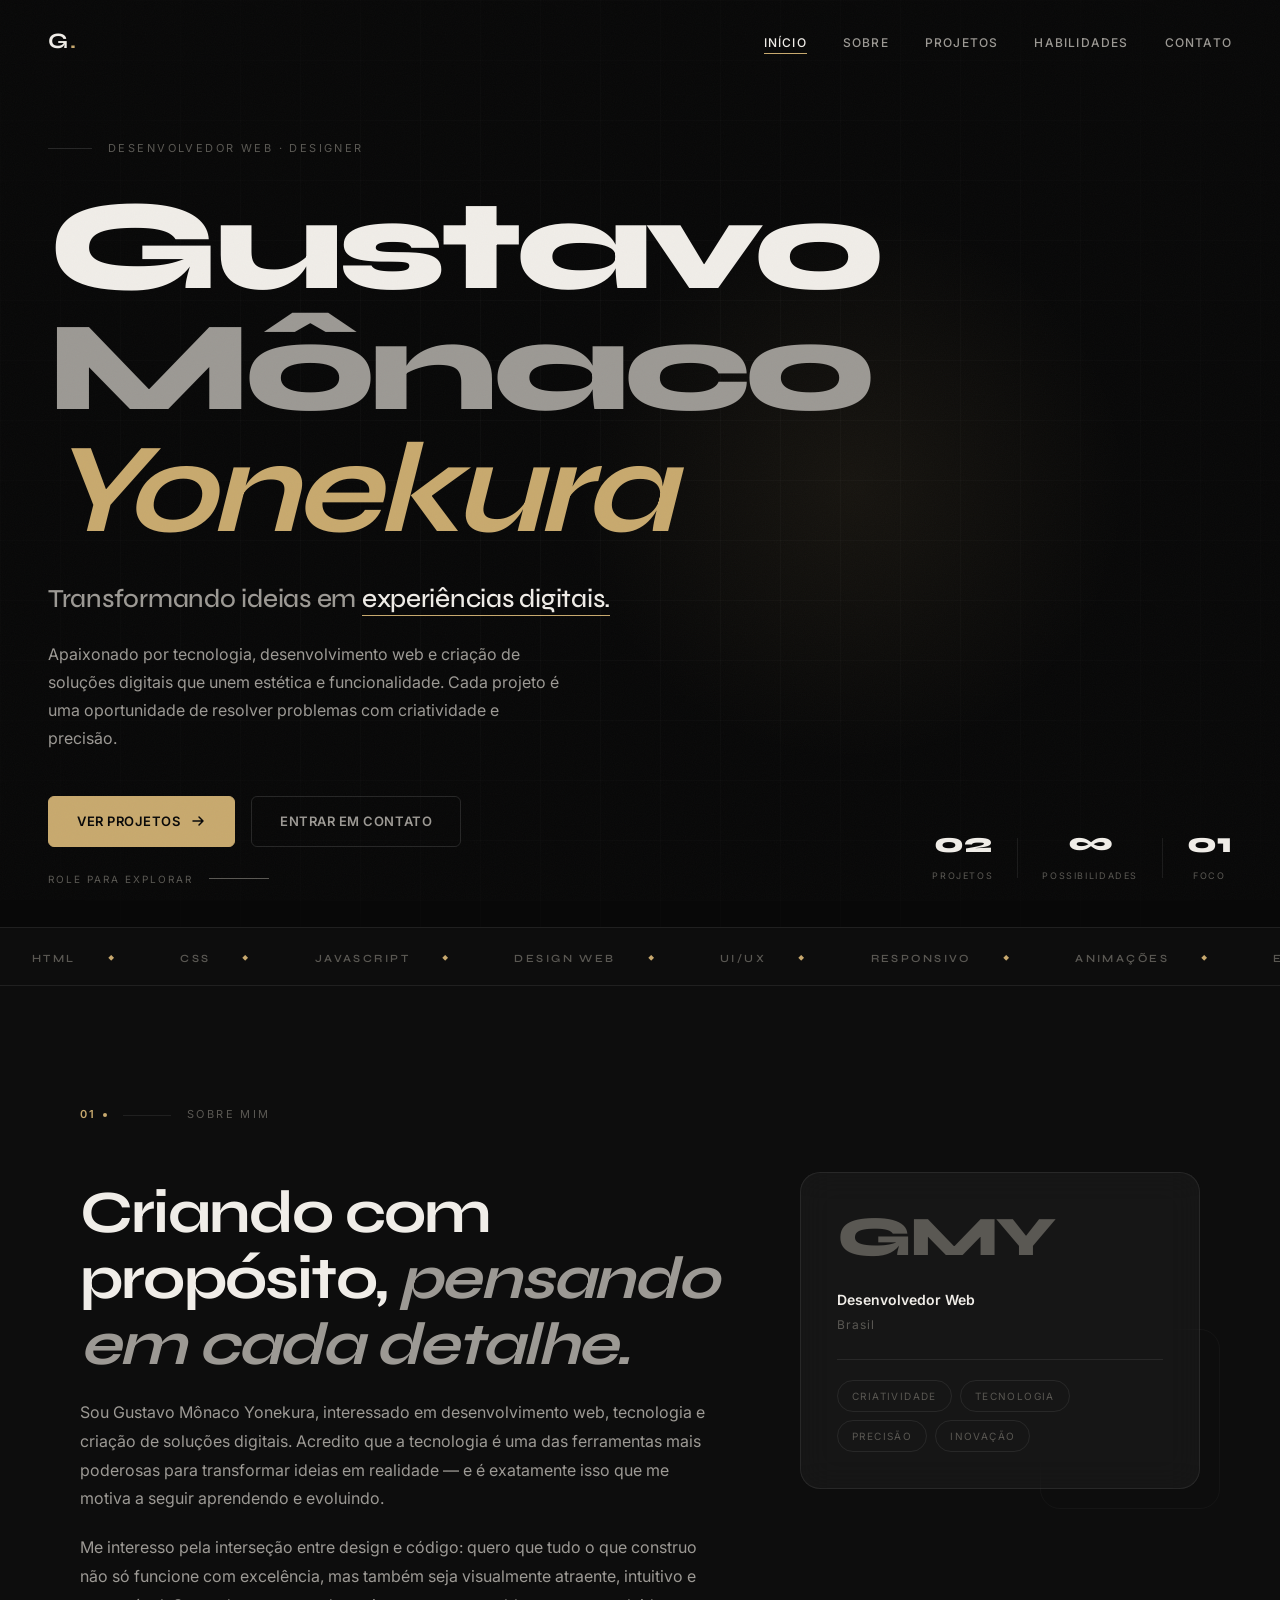
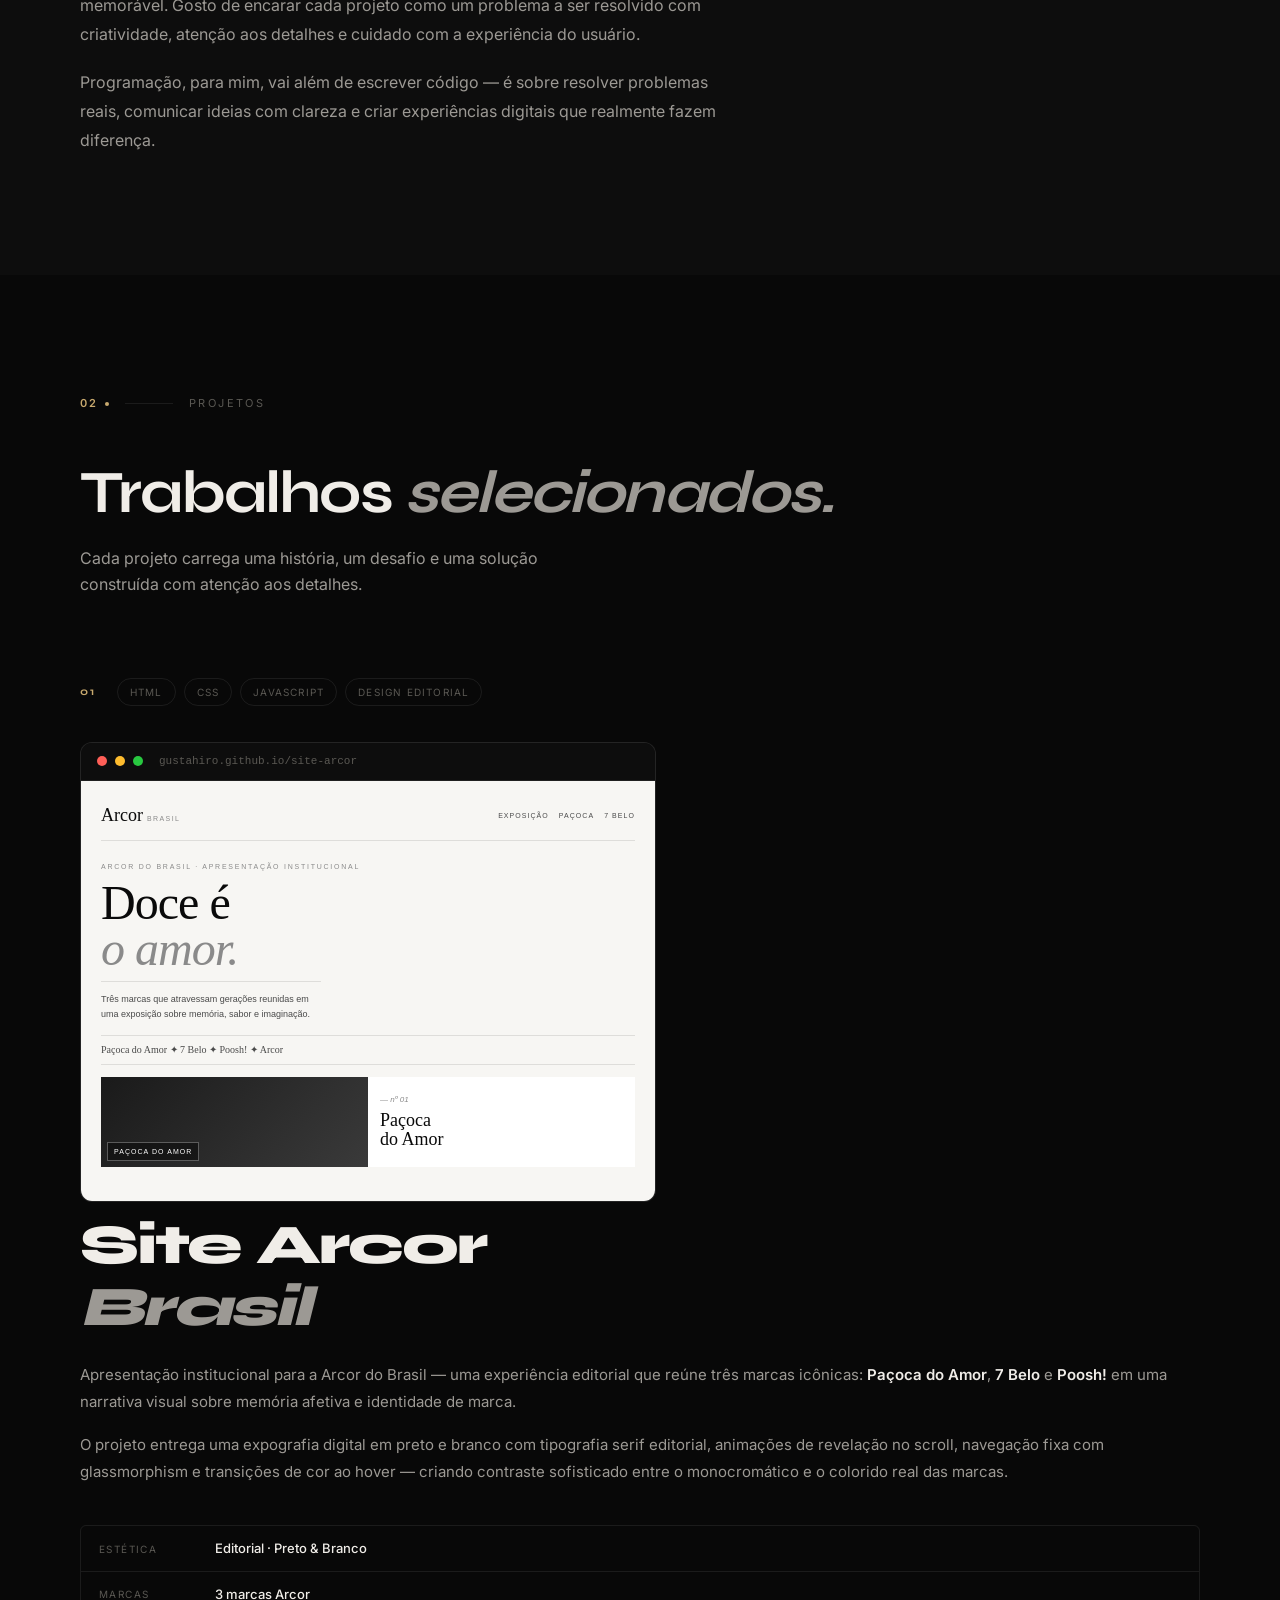
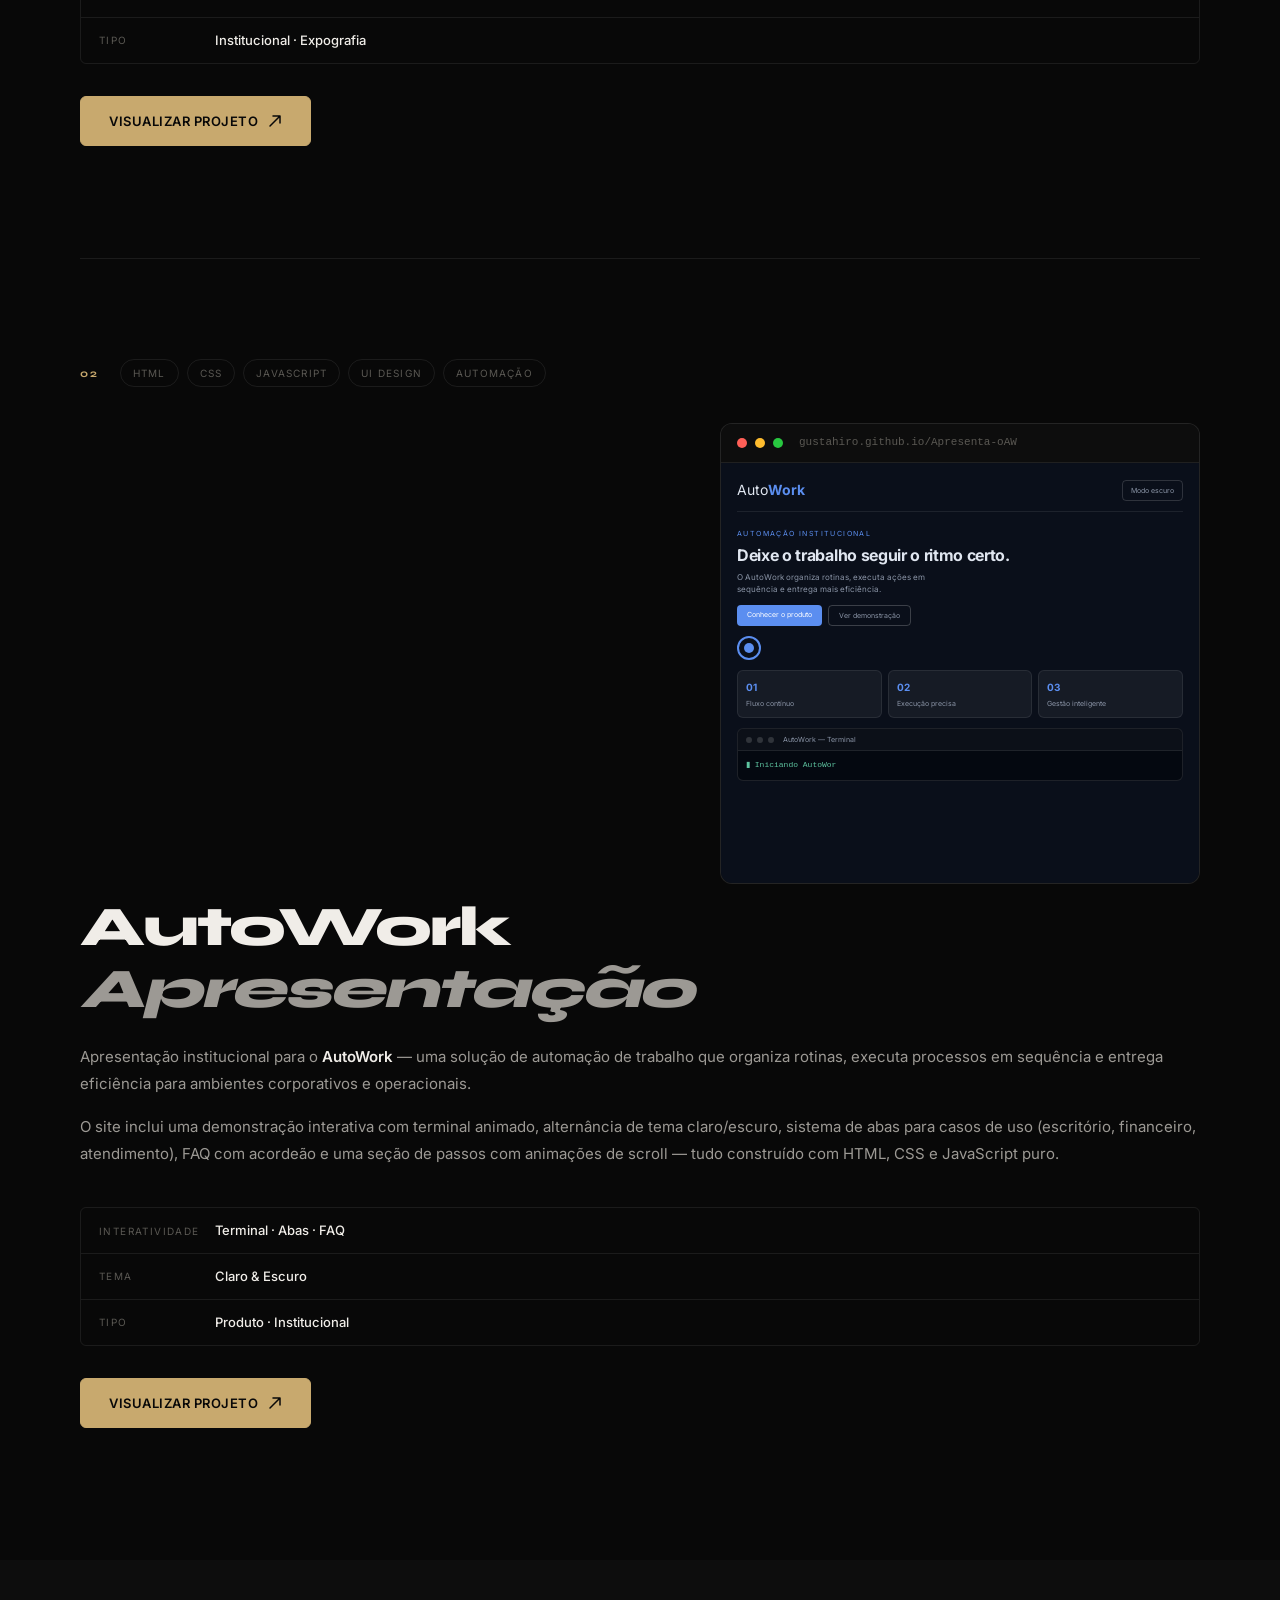
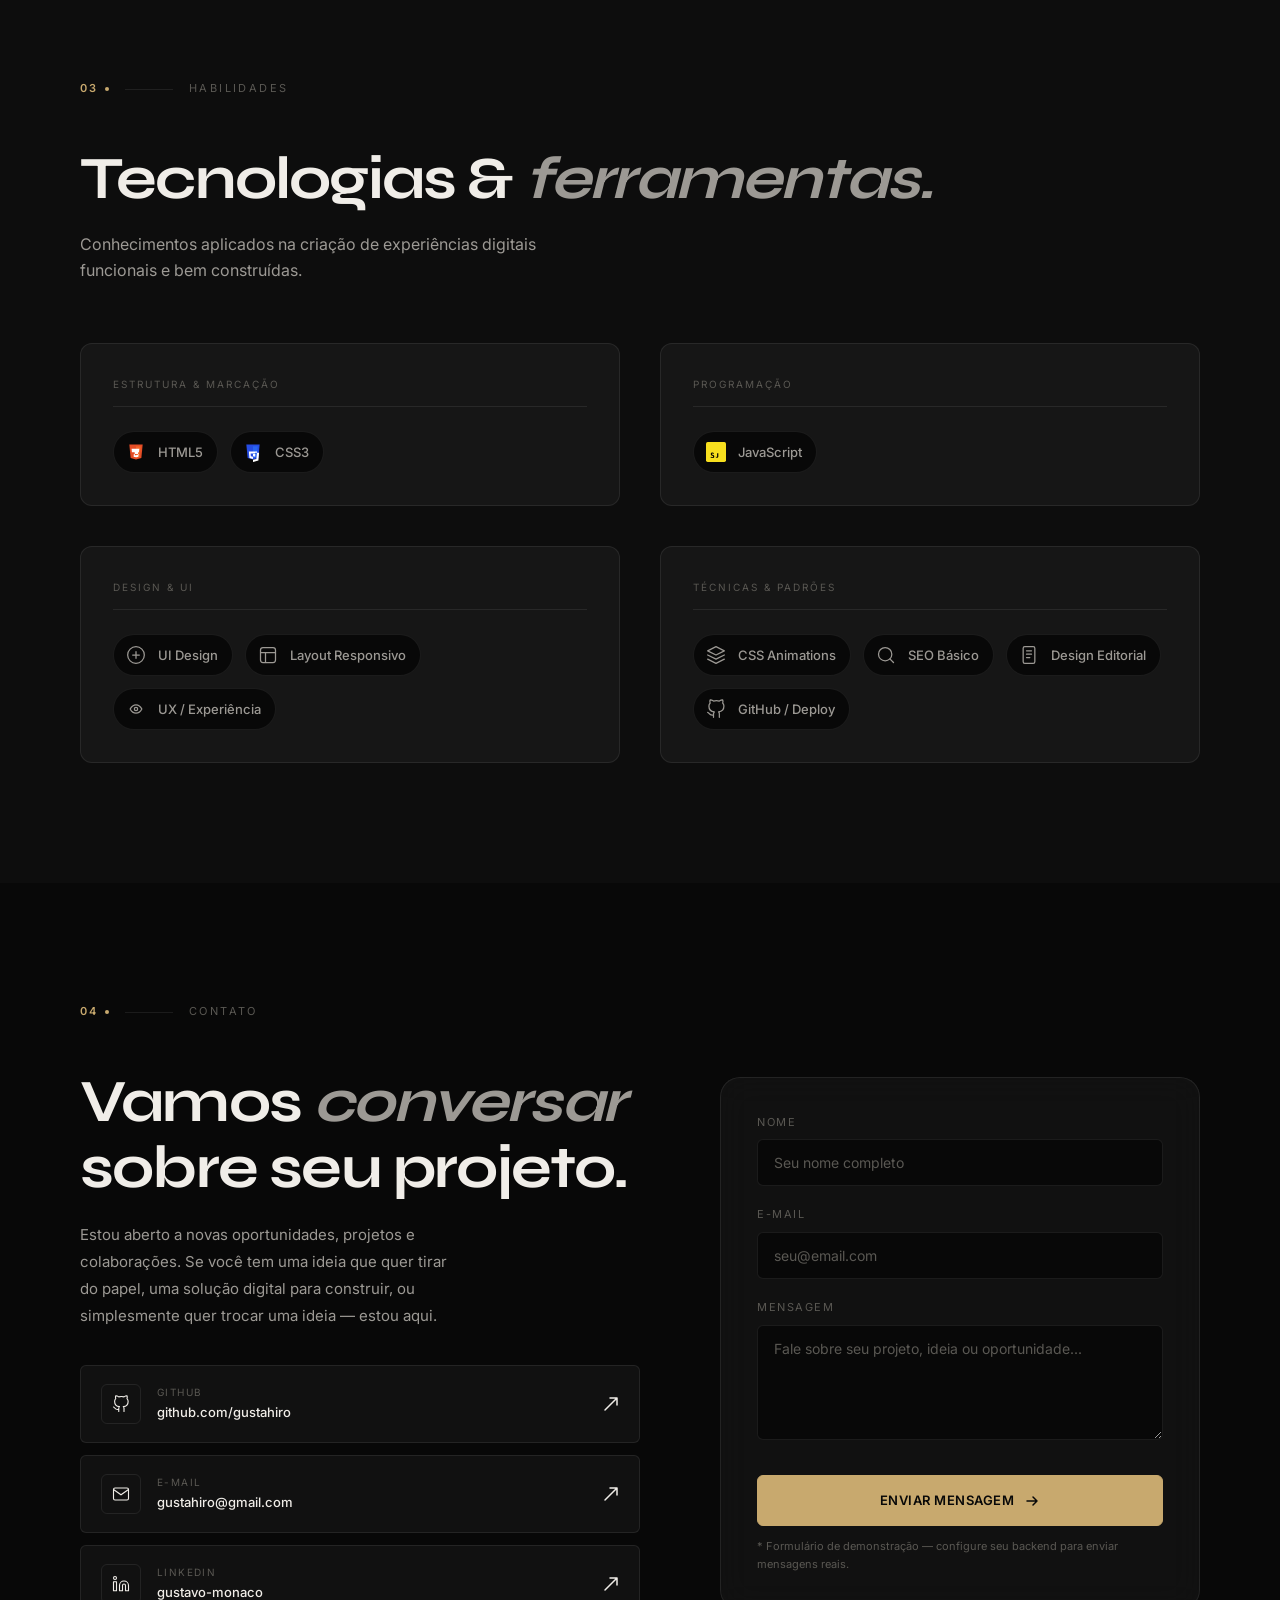
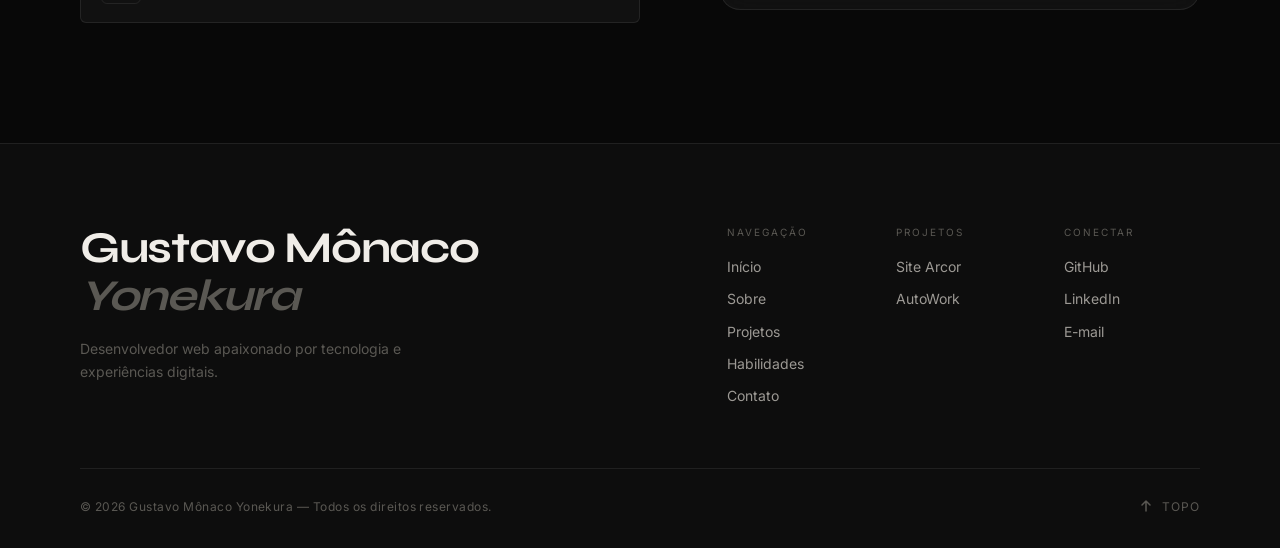
==== index.html @ 4c266f81 "Add files via upload" ====
<!DOCTYPE html>
<html lang="pt-BR">
<head>
  <meta charset="UTF-8">
  <meta name="viewport" content="width=device-width, initial-scale=1.0">
  <title>Gustavo Mônaco Yonekura — Portfólio</title>
  <meta name="description" content="Portfólio de Gustavo Mônaco Yonekura — desenvolvedor web apaixonado por tecnologia, criatividade e experiências digitais.">
  <meta name="author" content="Gustavo Mônaco Yonekura">
  <meta property="og:title" content="Gustavo Mônaco Yonekura — Portfólio">
  <meta property="og:description" content="Transformando ideias em experiências digitais.">
  <meta property="og:type" content="website">
  <link rel="preconnect" href="https://fonts.googleapis.com">
  <link rel="preconnect" href="https://fonts.gstatic.com" crossorigin>
  <link href="https://fonts.googleapis.com/css2?family=Inter:ital,opsz,wght@0,14..32,100..900;1,14..32,100..900&family=Syne:wght@400;500;600;700;800&display=swap" rel="stylesheet">
  <link rel="stylesheet" href="style.css">
</head>
<body>

  <!-- ============ CURSOR ============ -->
  <div class="cursor" id="cursor"></div>
  <div class="cursor-follower" id="cursorFollower"></div>

  <!-- ============ GRAIN ============ -->
  <div class="grain" aria-hidden="true"></div>

  <!-- ============ NAV ============ -->
  <header id="header">
    <a class="nav-logo" href="#inicio">
      <span class="logo-g">G</span><span class="logo-dot">.</span>
    </a>
    <nav>
      <ul class="nav-links" id="navLinks">
        <li><a href="#inicio" class="nav-link">Início</a></li>
        <li><a href="#sobre" class="nav-link">Sobre</a></li>
        <li><a href="#projetos" class="nav-link">Projetos</a></li>
        <li><a href="#habilidades" class="nav-link">Habilidades</a></li>
        <li><a href="#contato" class="nav-link">Contato</a></li>
      </ul>
    </nav>
    <button class="burger" id="burger" aria-label="Abrir menu">
      <span></span><span></span><span></span>
    </button>
  </header>

  <!-- ============ MOBILE OVERLAY ============ -->
  <div class="nav-overlay" id="navOverlay">
    <ul class="nav-overlay-links">
      <li><a href="#inicio" class="overlay-link">Início</a></li>
      <li><a href="#sobre" class="overlay-link">Sobre</a></li>
      <li><a href="#projetos" class="overlay-link">Projetos</a></li>
      <li><a href="#habilidades" class="overlay-link">Habilidades</a></li>
      <li><a href="#contato" class="overlay-link">Contato</a></li>
    </ul>
  </div>

  <!-- ============ HERO ============ -->
  <section class="hero" id="inicio">
    <div class="hero-bg-grid" aria-hidden="true"></div>
    <div class="hero-glow" aria-hidden="true"></div>
    <div class="hero-content">
      <div class="hero-eyebrow rv">
        <span class="eyebrow-line"></span>
        <span>Desenvolvedor Web · Designer</span>
      </div>
      <h1 class="hero-name rv">
        <span class="name-first">Gustavo</span>
        <span class="name-last">Mônaco<br><em>Yonekura</em></span>
      </h1>
      <p class="hero-tagline rv">Transformando ideias em <span class="highlight">experiências digitais.</span></p>
      <p class="hero-desc rv">
        Apaixonado por tecnologia, desenvolvimento web e criação de soluções digitais que unem estética e funcionalidade.
        Cada projeto é uma oportunidade de resolver problemas com criatividade e precisão.
      </p>
      <div class="hero-actions rv">
        <a href="#projetos" class="btn btn-primary">
          <span>Ver projetos</span>
          <svg width="16" height="16" viewBox="0 0 16 16" fill="none"><path d="M3 8h10M9 4l4 4-4 4" stroke="currentColor" stroke-width="1.5" stroke-linecap="round" stroke-linejoin="round"/></svg>
        </a>
        <a href="#contato" class="btn btn-ghost">Entrar em contato</a>
      </div>
    </div>
    <div class="hero-scroll rv" aria-hidden="true">
      <span>Role para explorar</span>
      <div class="scroll-line"></div>
    </div>
    <div class="hero-counter" aria-hidden="true">
      <div class="counter-item rv">
        <span class="counter-num">02</span>
        <span class="counter-label">Projetos</span>
      </div>
      <div class="counter-sep"></div>
      <div class="counter-item rv">
        <span class="counter-num">∞</span>
        <span class="counter-label">Possibilidades</span>
      </div>
      <div class="counter-sep"></div>
      <div class="counter-item rv">
        <span class="counter-num">01</span>
        <span class="counter-label">Foco</span>
      </div>
    </div>
  </section>

  <!-- ============ MARQUEE ============ -->
  <div class="marquee-wrap" aria-hidden="true">
    <div class="marquee-track">
      <span>HTML</span><span>CSS</span><span>JavaScript</span><span>Design Web</span>
      <span>UI/UX</span><span>Responsivo</span><span>Animações</span><span>Experiência Digital</span>
      <span>HTML</span><span>CSS</span><span>JavaScript</span><span>Design Web</span>
      <span>UI/UX</span><span>Responsivo</span><span>Animações</span><span>Experiência Digital</span>
    </div>
  </div>

  <!-- ============ SOBRE ============ -->
  <section class="sobre" id="sobre">
    <div class="container">
      <div class="section-label rv">
        <span class="label-num">01</span>
        <span class="label-line"></span>
        <span>Sobre mim</span>
      </div>
      <div class="sobre-grid">
        <div class="sobre-text">
          <h2 class="section-title rv">Criando com propósito, <em>pensando em cada detalhe.</em></h2>
          <p class="rv">
            Sou Gustavo Mônaco Yonekura, interessado em desenvolvimento web, tecnologia e criação de soluções digitais.
            Acredito que a tecnologia é uma das ferramentas mais poderosas para transformar ideias em realidade — e é exatamente isso que me motiva a seguir aprendendo e evoluindo.
          </p>
          <p class="rv">
            Me interesso pela interseção entre design e código: quero que tudo o que construo não só funcione com excelência,
            mas também seja visualmente atraente, intuitivo e memorável. Gosto de encarar cada projeto como um problema a ser
            resolvido com criatividade, atenção aos detalhes e cuidado com a experiência do usuário.
          </p>
          <p class="rv">
            Programação, para mim, vai além de escrever código — é sobre resolver problemas reais, comunicar ideias com clareza
            e criar experiências digitais que realmente fazem diferença.
          </p>
        </div>
        <div class="sobre-visual rv">
          <div class="sobre-card">
            <div class="sobre-card-inner">
              <div class="sobre-initials">GMY</div>
              <div class="sobre-info">
                <span class="sobre-role">Desenvolvedor Web</span>
                <span class="sobre-loc">Brasil</span>
              </div>
              <div class="sobre-tags">
                <span>Criatividade</span>
                <span>Tecnologia</span>
                <span>Precisão</span>
                <span>Inovação</span>
              </div>
            </div>
          </div>
          <div class="sobre-deco" aria-hidden="true"></div>
        </div>
      </div>
    </div>
  </section>

  <!-- ============ PROJETOS ============ -->
  <section class="projetos" id="projetos">
    <div class="container">
      <div class="section-label rv">
        <span class="label-num">02</span>
        <span class="label-line"></span>
        <span>Projetos</span>
      </div>
      <div class="projetos-header rv">
        <h2 class="section-title">Trabalhos <em>selecionados.</em></h2>
        <p>Cada projeto carrega uma história, um desafio e uma solução construída com atenção aos detalhes.</p>
      </div>

      <!-- PROJETO 01 — ARCOR -->
      <article class="projeto-item rv" id="proj-arcor">
        <div class="projeto-meta">
          <span class="proj-num">01</span>
          <div class="proj-tags">
            <span>HTML</span>
            <span>CSS</span>
            <span>JavaScript</span>
            <span>Design Editorial</span>
          </div>
        </div>
        <div class="projeto-layout">
          <div class="projeto-preview">
            <div class="preview-frame">
              <div class="preview-bar">
                <span class="preview-dot"></span>
                <span class="preview-dot"></span>
                <span class="preview-dot"></span>
                <span class="preview-url">gustahiro.github.io/site-arcor</span>
              </div>
              <div class="preview-screen arcor-preview">
                <div class="arcor-mockup">
                  <div class="am-nav">
                    <span class="am-logo">Arcor <small>Brasil</small></span>
                    <div class="am-nav-links">
                      <span>Exposição</span>
                      <span>Paçoca</span>
                      <span>7 Belo</span>
                    </div>
                  </div>
                  <div class="am-hero">
                    <div class="am-eyebrow">Arcor do Brasil · Apresentação institucional</div>
                    <div class="am-title">Doce é<br><em>o amor.</em></div>
                    <div class="am-sub">Três marcas que atravessam gerações reunidas em uma exposição sobre memória, sabor e imaginação.</div>
                  </div>
                  <div class="am-marquee">
                    <span>Paçoca do Amor</span> ✦ <span>7 Belo</span> ✦ <span>Poosh!</span> ✦ <span>Arcor</span>
                  </div>
                  <div class="am-brands">
                    <div class="am-brand">
                      <div class="am-brand-img am-img-pacoca"></div>
                      <div class="am-brand-copy">
                        <div class="am-brand-num">— nº 01</div>
                        <div class="am-brand-name">Paçoca<br>do Amor</div>
                      </div>
                    </div>
                  </div>
                </div>
              </div>
            </div>
            <div class="preview-glow arcor-glow"></div>
          </div>
        </div>
        <div class="projeto-info">
          <h3 class="proj-title">Site Arcor<br><em>Brasil</em></h3>
          <p class="proj-desc">
            Apresentação institucional para a Arcor do Brasil — uma experiência editorial que reúne três marcas icônicas:
            <strong>Paçoca do Amor</strong>, <strong>7 Belo</strong> e <strong>Poosh!</strong> em uma narrativa visual sobre memória afetiva e identidade de marca.
          </p>
          <p class="proj-desc">
            O projeto entrega uma expografia digital em preto e branco com tipografia serif editorial, animações de revelação no scroll,
            navegação fixa com glassmorphism e transições de cor ao hover — criando contraste sofisticado entre o monocromático e o colorido real das marcas.
          </p>
          <div class="proj-highlights">
            <div class="proj-hl">
              <span class="hl-label">Estética</span>
              <span class="hl-value">Editorial · Preto & Branco</span>
            </div>
            <div class="proj-hl">
              <span class="hl-label">Marcas</span>
              <span class="hl-value">3 marcas Arcor</span>
            </div>
            <div class="proj-hl">
              <span class="hl-label">Tipo</span>
              <span class="hl-value">Institucional · Expografia</span>
            </div>
          </div>
          <a href="https://gustahiro.github.io/site-arcor/" target="_blank" rel="noopener noreferrer" class="btn btn-primary proj-btn">
            <span>Visualizar projeto</span>
            <svg width="14" height="14" viewBox="0 0 14 14" fill="none"><path d="M2 12L12 2M12 2H5M12 2v7" stroke="currentColor" stroke-width="1.5" stroke-linecap="round" stroke-linejoin="round"/></svg>
          </a>
        </div>
      </article>

      <!-- PROJETO 02 — AUTO WORK -->
      <article class="projeto-item projeto-reverse rv" id="proj-aw">
        <div class="projeto-meta">
          <span class="proj-num">02</span>
          <div class="proj-tags">
            <span>HTML</span>
            <span>CSS</span>
            <span>JavaScript</span>
            <span>UI Design</span>
            <span>Automação</span>
          </div>
        </div>
        <div class="projeto-layout">
          <div class="projeto-preview">
            <div class="preview-frame">
              <div class="preview-bar">
                <span class="preview-dot"></span>
                <span class="preview-dot"></span>
                <span class="preview-dot"></span>
                <span class="preview-url">gustahiro.github.io/Apresenta-oAW</span>
              </div>
              <div class="preview-screen aw-preview">
                <div class="aw-mockup">
                  <div class="aw-nav">
                    <span class="aw-logo">Auto<strong>Work</strong></span>
                    <div class="aw-theme-btn">Modo escuro</div>
                  </div>
                  <div class="aw-hero">
                    <div class="aw-eyebrow">Automação institucional</div>
                    <div class="aw-title">Deixe o trabalho seguir o ritmo certo.</div>
                    <div class="aw-sub">O AutoWork organiza rotinas, executa ações em sequência e entrega mais eficiência.</div>
                    <div class="aw-buttons">
                      <div class="aw-btn-primary">Conhecer o produto</div>
                      <div class="aw-btn-outline">Ver demonstração</div>
                    </div>
                    <div class="aw-robot">
                      <div class="aw-robot-core"></div>
                    </div>
                  </div>
                  <div class="aw-cards">
                    <div class="aw-card"><div class="aw-card-num">01</div><div class="aw-card-title">Fluxo contínuo</div></div>
                    <div class="aw-card"><div class="aw-card-num">02</div><div class="aw-card-title">Execução precisa</div></div>
                    <div class="aw-card"><div class="aw-card-num">03</div><div class="aw-card-title">Gestão inteligente</div></div>
                  </div>
                  <div class="aw-terminal">
                    <div class="aw-terminal-bar">
                      <span class="aw-dot"></span><span class="aw-dot"></span><span class="aw-dot"></span>
                      <span>AutoWork — Terminal</span>
                    </div>
                    <div class="aw-terminal-body">
                      <span class="aw-cursor">▮</span> Aguardando instrução...
                    </div>
                  </div>
                </div>
              </div>
            </div>
            <div class="preview-glow aw-glow"></div>
          </div>
        </div>
        <div class="projeto-info">
          <h3 class="proj-title">AutoWork<br><em>Apresentação</em></h3>
          <p class="proj-desc">
            Apresentação institucional para o <strong>AutoWork</strong> — uma solução de automação de trabalho que organiza rotinas,
            executa processos em sequência e entrega eficiência para ambientes corporativos e operacionais.
          </p>
          <p class="proj-desc">
            O site inclui uma demonstração interativa com terminal animado, alternância de tema claro/escuro, sistema de abas para casos de uso
            (escritório, financeiro, atendimento), FAQ com acordeão e uma seção de passos com animações de scroll — tudo construído com HTML, CSS e JavaScript puro.
          </p>
          <div class="proj-highlights">
            <div class="proj-hl">
              <span class="hl-label">Interatividade</span>
              <span class="hl-value">Terminal · Abas · FAQ</span>
            </div>
            <div class="proj-hl">
              <span class="hl-label">Tema</span>
              <span class="hl-value">Claro & Escuro</span>
            </div>
            <div class="proj-hl">
              <span class="hl-label">Tipo</span>
              <span class="hl-value">Produto · Institucional</span>
            </div>
          </div>
          <a href="https://gustahiro.github.io/Apresenta-oAW/" target="_blank" rel="noopener noreferrer" class="btn btn-primary proj-btn">
            <span>Visualizar projeto</span>
            <svg width="14" height="14" viewBox="0 0 14 14" fill="none"><path d="M2 12L12 2M12 2H5M12 2v7" stroke="currentColor" stroke-width="1.5" stroke-linecap="round" stroke-linejoin="round"/></svg>
          </a>
        </div>
      </article>

    </div>
  </section>

  <!-- ============ HABILIDADES ============ -->
  <section class="habilidades" id="habilidades">
    <div class="container">
      <div class="section-label rv">
        <span class="label-num">03</span>
        <span class="label-line"></span>
        <span>Habilidades</span>
      </div>
      <div class="hab-header rv">
        <h2 class="section-title">Tecnologias & <em>ferramentas.</em></h2>
        <p>Conhecimentos aplicados na criação de experiências digitais funcionais e bem construídas.</p>
      </div>
      <div class="hab-grid">

        <div class="hab-category rv">
          <div class="hab-cat-label">Estrutura & Marcação</div>
          <div class="hab-items">
            <div class="hab-item">
              <div class="hab-icon">
                <svg viewBox="0 0 24 24" fill="none" xmlns="http://www.w3.org/2000/svg"><path d="M4 3L5.57 19.07L12 21L18.43 19.07L20 3H4Z" fill="#E44D26"/><path d="M12 19.56V5H17.71L16.5 17.75L12 19.56Z" fill="#F16529"/><path d="M8.69 10.25H12V8H6.72L7.09 12.25H12V14.5H9.4L9.14 17.65L12 18.44V15.75H10.63L10.37 12.25H12V10.25H8.69Z" fill="white"/><path d="M12 10.25V12.25H14.63L14.37 15.25L12 15.75V18.44L14.86 17.65L15.1 14.5H12V12.25H15.5L16 8H12V10.25Z" fill="white"/></svg>
              </div>
              <span>HTML5</span>
            </div>
            <div class="hab-item">
              <div class="hab-icon">
                <svg viewBox="0 0 24 24" fill="none" xmlns="http://www.w3.org/2000/svg"><path d="M4 3L5.57 19.07L12 21L18.43 19.07L20 3H4Z" fill="#264DE4"/><path d="M12 19.56V5H17.71L16.5 17.75L12 19.56Z" fill="#2965F1"/><path d="M8.69 10.25H12V8H6.72L7.72 19.25L12 20.44V17.75L9.4 17.03L9.14 13.75H12V11.5H7.09L6.72 8H12V10.25H8.69Z" fill="white"/><path d="M12 10.25V11.5H14.63L14.5 13.75H12V17.03L14.6 17.75L14.86 14.5H12V11.5H16.91L16 20.44L12 21.44V24L18.5 22.25L19.28 13H12V10.25Z" fill="white"/></svg>
              </div>
              <span>CSS3</span>
            </div>
          </div>
        </div>

        <div class="hab-category rv">
          <div class="hab-cat-label">Programação</div>
          <div class="hab-items">
            <div class="hab-item">
              <div class="hab-icon">
                <svg viewBox="0 0 24 24" fill="none" xmlns="http://www.w3.org/2000/svg"><rect width="24" height="24" rx="2" fill="#F7DF1E"/><path d="M6.49 17.56c.23.38.53.67 1.14.67.6 0 .98-.3.98-.72 0-.5-.4-.68-.97-.95l-.33-.14c-.97-.41-1.61-.93-1.61-2.03 0-1.01.77-1.78 1.97-1.78.86 0 1.47.3 1.91 1.08l-1.05.67c-.23-.41-.48-.57-.86-.57-.39 0-.64.25-.64.57 0 .4.25.56.83.8l.33.14c1.14.49 1.78.99 1.78 2.12 0 1.21-.95 1.88-2.23 1.88-1.25 0-2.06-.6-2.45-1.37l1.2-.37zm5.57-.09c.17.3.33.56.7.56.36 0 .58-.14.58-.69v-3.72h1.44v3.74c0 1.14-.67 1.65-1.65 1.65-.89 0-1.4-.46-1.66-.99l.59-.55z" fill="black"/></svg>
              </div>
              <span>JavaScript</span>
            </div>
          </div>
        </div>

        <div class="hab-category rv">
          <div class="hab-cat-label">Design & UI</div>
          <div class="hab-items">
            <div class="hab-item">
              <div class="hab-icon ui-icon">
                <svg viewBox="0 0 24 24" fill="none"><circle cx="12" cy="12" r="10" stroke="currentColor" stroke-width="1.5"/><path d="M8 12h8M12 8v8" stroke="currentColor" stroke-width="1.5" stroke-linecap="round"/></svg>
              </div>
              <span>UI Design</span>
            </div>
            <div class="hab-item">
              <div class="hab-icon ui-icon">
                <svg viewBox="0 0 24 24" fill="none"><rect x="3" y="3" width="18" height="18" rx="3" stroke="currentColor" stroke-width="1.5"/><path d="M3 9h18M9 9v12" stroke="currentColor" stroke-width="1.5"/></svg>
              </div>
              <span>Layout Responsivo</span>
            </div>
            <div class="hab-item">
              <div class="hab-icon ui-icon">
                <svg viewBox="0 0 24 24" fill="none"><path d="M5 12s2.545-5 7-5c4.454 0 7 5 7 5s-2.546 5-7 5c-4.455 0-7-5-7-5z" stroke="currentColor" stroke-width="1.5"/><circle cx="12" cy="12" r="2" stroke="currentColor" stroke-width="1.5"/></svg>
              </div>
              <span>UX / Experiência</span>
            </div>
          </div>
        </div>

        <div class="hab-category rv">
          <div class="hab-cat-label">Técnicas & Padrões</div>
          <div class="hab-items">
            <div class="hab-item">
              <div class="hab-icon ui-icon">
                <svg viewBox="0 0 24 24" fill="none"><path d="M12 2L2 7l10 5 10-5-10-5zM2 17l10 5 10-5M2 12l10 5 10-5" stroke="currentColor" stroke-width="1.5" stroke-linecap="round" stroke-linejoin="round"/></svg>
              </div>
              <span>CSS Animations</span>
            </div>
            <div class="hab-item">
              <div class="hab-icon ui-icon">
                <svg viewBox="0 0 24 24" fill="none"><circle cx="11" cy="11" r="8" stroke="currentColor" stroke-width="1.5"/><path d="M21 21l-4.35-4.35" stroke="currentColor" stroke-width="1.5" stroke-linecap="round"/></svg>
              </div>
              <span>SEO Básico</span>
            </div>
            <div class="hab-item">
              <div class="hab-icon ui-icon">
                <svg viewBox="0 0 24 24" fill="none"><rect x="5" y="2" width="14" height="20" rx="2" stroke="currentColor" stroke-width="1.5"/><path d="M9 7h6M9 11h6M9 15h4" stroke="currentColor" stroke-width="1.5" stroke-linecap="round"/></svg>
              </div>
              <span>Design Editorial</span>
            </div>
            <div class="hab-item">
              <div class="hab-icon ui-icon">
                <svg viewBox="0 0 24 24" fill="none"><path d="M9 19c-5 1.5-5-2.5-7-3m14 6v-3.87a3.37 3.37 0 00-.94-2.61c3.14-.35 6.44-1.54 6.44-7A5.44 5.44 0 0020 4.77 5.07 5.07 0 0019.91 1S18.73.65 16 2.48a13.38 13.38 0 00-7 0C6.27.65 5.09 1 5.09 1A5.07 5.07 0 005 4.77a5.44 5.44 0 00-1.5 3.78c0 5.42 3.3 6.61 6.44 7A3.37 3.37 0 009 18.13V22" stroke="currentColor" stroke-width="1.5" stroke-linecap="round" stroke-linejoin="round"/></svg>
              </div>
              <span>GitHub / Deploy</span>
            </div>
          </div>
        </div>

      </div>
    </div>
  </section>

  <!-- ============ CONTATO ============ -->
  <section class="contato" id="contato">
    <div class="container">
      <div class="section-label rv">
        <span class="label-num">04</span>
        <span class="label-line"></span>
        <span>Contato</span>
      </div>
      <div class="contato-inner">
        <div class="contato-text rv">
          <h2 class="section-title contato-title">Vamos <em>conversar</em><br>sobre seu projeto.</h2>
          <p>
            Estou aberto a novas oportunidades, projetos e colaborações. Se você tem uma ideia que quer tirar do papel,
            uma solução digital para construir, ou simplesmente quer trocar uma ideia — estou aqui.
          </p>
          <div class="contato-links">
            <a href="https://github.com/gustahiro" target="_blank" rel="noopener noreferrer" class="contato-link">
              <div class="cl-icon">
                <svg viewBox="0 0 24 24" fill="none"><path d="M9 19c-5 1.5-5-2.5-7-3m14 6v-3.87a3.37 3.37 0 00-.94-2.61c3.14-.35 6.44-1.54 6.44-7A5.44 5.44 0 0020 4.77 5.07 5.07 0 0019.91 1S18.73.65 16 2.48a13.38 13.38 0 00-7 0C6.27.65 5.09 1 5.09 1A5.07 5.07 0 005 4.77a5.44 5.44 0 00-1.5 3.78c0 5.42 3.3 6.61 6.44 7A3.37 3.37 0 009 18.13V22" stroke="currentColor" stroke-width="1.5" stroke-linecap="round" stroke-linejoin="round"/></svg>
              </div>
              <div class="cl-info">
                <span class="cl-label">GitHub</span>
                <span class="cl-value">github.com/gustahiro</span>
              </div>
              <svg class="cl-arrow" width="16" height="16" viewBox="0 0 16 16" fill="none"><path d="M2 14L14 2M14 2H7M14 2v7" stroke="currentColor" stroke-width="1.5" stroke-linecap="round" stroke-linejoin="round"/></svg>
            <a href="mailto:gustahiro@gmail.com" class="contato-link">
              <div class="cl-icon">
                <svg viewBox="0 0 24 24" fill="none"><path d="M4 4h16c1.1 0 2 .9 2 2v12c0 1.1-.9 2-2 2H4c-1.1 0-2-.9-2-2V6c0-1.1.9-2 2-2z" stroke="currentColor" stroke-width="1.5"/><path d="M22 6l-10 7L2 6" stroke="currentColor" stroke-width="1.5"/></svg>
              </div>
              <div class="cl-info">
                <span class="cl-label">E-mail</span>
                <span class="cl-value">gustahiro@gmail.com</span>
              </div>
              <svg class="cl-arrow" width="16" height="16" viewBox="0 0 16 16" fill="none"><path d="M2 14L14 2M14 2H7M14 2v7" stroke="currentColor" stroke-width="1.5" stroke-linecap="round" stroke-linejoin="round"/></svg>
            </a>
            <a href="https://www.linkedin.com/in/gustavo-monaco-a02139399/" target="_blank" rel="noopener noreferrer" class="contato-link">
              <div class="cl-icon">
                <svg viewBox="0 0 24 24" fill="none"><path d="M16 8a6 6 0 016 6v7h-4v-7a2 2 0 00-2-2 2 2 0 00-2 2v7h-4v-7a6 6 0 016-6zM2 9h4v12H2z" stroke="currentColor" stroke-width="1.5" stroke-linecap="round" stroke-linejoin="round"/><circle cx="4" cy="4" r="2" stroke="currentColor" stroke-width="1.5"/></svg>
              </div>
              <div class="cl-info">
                <span class="cl-label">LinkedIn</span>
                <span class="cl-value">gustavo-monaco</span>
              </div>
              <svg class="cl-arrow" width="16" height="16" viewBox="0 0 16 16" fill="none"><path d="M2 14L14 2M14 2H7M14 2v7" stroke="currentColor" stroke-width="1.5" stroke-linecap="round" stroke-linejoin="round"/></svg>
            </a>
          </div>
        </div>
        <div class="contato-form-wrap rv">
          <form class="contato-form" id="contactForm" novalidate>
            <div class="form-group">
              <label for="nome">Nome</label>
              <input type="text" id="nome" name="nome" placeholder="Seu nome completo" autocomplete="name">
            </div>
            <div class="form-group">
              <label for="email">E-mail</label>
              <input type="email" id="email" name="email" placeholder="seu@email.com" autocomplete="email">
            </div>
            <div class="form-group">
              <label for="mensagem">Mensagem</label>
              <textarea id="mensagem" name="mensagem" rows="5" placeholder="Fale sobre seu projeto, ideia ou oportunidade..."></textarea>
            </div>
            <button type="submit" class="btn btn-primary form-submit">
              <span>Enviar mensagem</span>
              <svg width="16" height="16" viewBox="0 0 16 16" fill="none"><path d="M3 8h10M9 4l4 4-4 4" stroke="currentColor" stroke-width="1.5" stroke-linecap="round" stroke-linejoin="round"/></svg>
            </button>
            <div class="form-note">* Formulário de demonstração — configure seu backend para enviar mensagens reais.</div>
          </form>
        </div>
      </div>
    </div>
  </section>

  <!-- ============ FOOTER ============ -->
  <footer class="footer">
    <div class="container">
      <div class="footer-top">
        <div class="footer-brand">
          <span class="footer-logo">Gustavo Mônaco<br><em>Yonekura</em></span>
          <p class="footer-desc">Desenvolvedor web apaixonado por tecnologia e experiências digitais.</p>
        </div>
        <nav class="footer-nav">
          <div class="footer-nav-col">
            <span class="footer-nav-title">Navegação</span>
            <a href="#inicio">Início</a>
            <a href="#sobre">Sobre</a>
            <a href="#projetos">Projetos</a>
            <a href="#habilidades">Habilidades</a>
            <a href="#contato">Contato</a>
          </div>
          <div class="footer-nav-col">
            <span class="footer-nav-title">Projetos</span>
            <a href="https://gustahiro.github.io/site-arcor/" target="_blank" rel="noopener">Site Arcor</a>
            <a href="https://gustahiro.github.io/Apresenta-oAW/" target="_blank" rel="noopener">AutoWork</a>
          </div>
          <div class="footer-nav-col">
            <span class="footer-nav-title">Conectar</span>
            <a href="https://github.com/gustahiro" target="_blank" rel="noopener">GitHub</a>
            <a href="https://www.linkedin.com/in/gustavo-monaco-a02139399/" target="_blank" rel="noopener">LinkedIn</a>
            <a href="mailto:gustahiro@gmail.com">E-mail</a>
          </div>
        </nav>
      </div>
      <div class="footer-bottom">
        <span>© <span id="footerYear"></span> Gustavo Mônaco Yonekura — Todos os direitos reservados.</span>
        <a href="#inicio" class="back-top" aria-label="Voltar ao topo">
          <svg width="16" height="16" viewBox="0 0 16 16" fill="none"><path d="M8 13V3M4 7l4-4 4 4" stroke="currentColor" stroke-width="1.5" stroke-linecap="round" stroke-linejoin="round"/></svg>
          Topo
        </a>
      </div>
    </div>
  </footer>

  <script src="script.js"></script>
</body>
</html>
---- style.css ----
/* =========================================================
   GUSTAVO MÔNACO YONEKURA — PORTFÓLIO
   Style Sheet — Dark Theme, Glassmorphism, Modern
   ========================================================= */

/* ---- CUSTOM PROPERTIES ---- */
:root {
  --bg:          #080808;
  --bg-2:        #0d0d0d;
  --bg-3:        #111111;
  --surface:     rgba(255,255,255,0.04);
  --surface-2:   rgba(255,255,255,0.07);
  --border:      rgba(255,255,255,0.08);
  --border-2:    rgba(255,255,255,0.12);
  --text:        #f0ede8;
  --text-2:      #9c9994;
  --text-3:      #5a5853;
  --accent:      #c8a96e;
  --accent-2:    #e8c88a;
  --accent-glow: rgba(200,169,110,0.15);
  --blue:        #5b8ef0;
  --blue-glow:   rgba(91,142,240,0.12);
  --green:       #5ec4a0;
  --sans:        'Inter', -apple-system, BlinkMacSystemFont, sans-serif;
  --display:     'Syne', 'Inter', sans-serif;
  --ease:        cubic-bezier(.16,1,.3,1);
  --ease-out:    cubic-bezier(.4,0,.2,1);
  --r-sm:        6px;
  --r-md:        12px;
  --r-lg:        20px;
}

/* ---- RESET & BASE ---- */
*, *::before, *::after { margin: 0; padding: 0; box-sizing: border-box; }
html { scroll-behavior: smooth; font-size: 16px; }

body {
  background: var(--bg);
  color: var(--text);
  font-family: var(--sans);
  font-weight: 400;
  line-height: 1.6;
  -webkit-font-smoothing: antialiased;
  -moz-osx-font-smoothing: grayscale;
  overflow-x: hidden;
}

@media (prefers-reduced-motion: reduce) {
  *, *::before, *::after { animation-duration: 0.01ms !important; transition-duration: 0.01ms !important; }
  html { scroll-behavior: auto; }
}

::selection { background: var(--accent); color: #080808; }
img, video { display: block; max-width: 100%; }
a { color: inherit; text-decoration: none; }
button { cursor: pointer; border: none; background: none; font: inherit; }
ul { list-style: none; }

.container {
  width: 100%;
  max-width: 1200px;
  margin: 0 auto;
  padding: 0 40px;
}

/* ---- GRAIN OVERLAY ---- */
.grain {
  position: fixed; inset: 0; pointer-events: none; z-index: 9999; opacity: 0.028;
  background-image: url("data:image/svg+xml,%3Csvg xmlns='http://www.w3.org/2000/svg' width='300' height='300'%3E%3Cfilter id='n'%3E%3CfeTurbulence type='fractalNoise' baseFrequency='.9' numOctaves='4'/%3E%3C/filter%3E%3Crect width='100%25' height='100%25' filter='url(%23n)'/%3E%3C/svg%3E");
}

/* ---- CUSTOM CURSOR ---- */
.cursor {
  width: 10px; height: 10px;
  background: var(--accent);
  border-radius: 50%;
  position: fixed; top: -20px; left: -20px;
  pointer-events: none; z-index: 10000;
  transform: translate(-50%, -50%);
  transition: transform 0.1s var(--ease-out), opacity 0.3s;
  mix-blend-mode: difference;
}
.cursor-follower {
  width: 36px; height: 36px;
  border: 1px solid rgba(200,169,110,0.4);
  border-radius: 50%;
  position: fixed; top: -20px; left: -20px;
  pointer-events: none; z-index: 9999;
  transform: translate(-50%, -50%);
  transition: left 0.12s var(--ease), top 0.12s var(--ease), width 0.3s var(--ease), height 0.3s var(--ease), opacity 0.3s;
}
body:has(a:hover) .cursor-follower,
body:has(button:hover) .cursor-follower { width: 52px; height: 52px; }
@media (hover: none) { .cursor, .cursor-follower { display: none; } }

/* ---- SCROLL REVEAL ---- */
.rv {
  opacity: 0;
  transform: translateY(32px);
  transition: opacity 0.9s var(--ease), transform 1s var(--ease);
}
.rv.in {
  opacity: 1;
  transform: none;
}

/* ========================================
   HEADER / NAV
   ======================================== */
header {
  position: fixed; top: 0; left: 0; right: 0; z-index: 1000;
  display: flex; align-items: center; justify-content: space-between;
  padding: 24px 48px;
  transition: background 0.5s var(--ease), padding 0.5s var(--ease), border-color 0.5s;
  border-bottom: 1px solid transparent;
}
header.scrolled {
  background: rgba(8,8,8,0.85);
  backdrop-filter: blur(20px);
  -webkit-backdrop-filter: blur(20px);
  border-bottom: 1px solid var(--border);
  padding: 16px 48px;
}

.nav-logo {
  font-family: var(--display);
  font-size: 22px;
  font-weight: 700;
  letter-spacing: -0.02em;
  color: var(--text);
  transition: opacity 0.3s;
  display: flex; align-items: center; gap: 2px;
}
.nav-logo:hover { opacity: 0.75; }
.logo-g { color: var(--text); }
.logo-dot { color: var(--accent); }

.nav-links {
  display: flex; gap: 36px; align-items: center;
}
.nav-link {
  font-size: 12px;
  font-weight: 500;
  letter-spacing: 0.1em;
  text-transform: uppercase;
  color: var(--text-2);
  position: relative;
  padding-bottom: 4px;
  transition: color 0.3s;
}
.nav-link::after {
  content: '';
  position: absolute; left: 0; bottom: 0;
  width: 0; height: 1px;
  background: var(--accent);
  transition: width 0.4s var(--ease);
}
.nav-link:hover { color: var(--text); }
.nav-link:hover::after { width: 100%; }

.burger {
  display: none;
  flex-direction: column; gap: 5px;
  padding: 8px; z-index: 1002;
}
.burger span {
  width: 24px; height: 1.5px;
  background: var(--text);
  display: block;
  transition: transform 0.4s var(--ease), opacity 0.3s;
  transform-origin: center;
}
.burger.open span:nth-child(1) { transform: rotate(45deg) translate(4.5px, 4.5px); }
.burger.open span:nth-child(2) { opacity: 0; transform: scaleX(0); }
.burger.open span:nth-child(3) { transform: rotate(-45deg) translate(4.5px, -4.5px); }

/* Mobile Nav Overlay */
.nav-overlay {
  position: fixed; inset: 0; z-index: 1001;
  background: rgba(8,8,8,0.97);
  backdrop-filter: blur(20px);
  -webkit-backdrop-filter: blur(20px);
  display: flex; align-items: center; justify-content: center;
  opacity: 0; pointer-events: none;
  transition: opacity 0.4s var(--ease);
}
.nav-overlay.open { opacity: 1; pointer-events: all; }
.nav-overlay-links {
  display: flex; flex-direction: column; gap: 8px; text-align: center;
}
.overlay-link {
  font-family: var(--display);
  font-size: clamp(32px, 8vw, 56px);
  font-weight: 700;
  color: var(--text-2);
  transition: color 0.3s, transform 0.3s var(--ease);
  display: block; padding: 8px 0;
}
.overlay-link:hover { color: var(--text); transform: translateX(12px); }

/* ========================================
   HERO
   ======================================== */
.hero {
  min-height: 100svh;
  display: flex; flex-direction: column; justify-content: center;
  padding: 140px 48px 80px;
  position: relative; overflow: hidden;
}

.hero-bg-grid {
  position: absolute; inset: 0;
  background-image:
    linear-gradient(rgba(255,255,255,0.025) 1px, transparent 1px),
    linear-gradient(90deg, rgba(255,255,255,0.025) 1px, transparent 1px);
  background-size: 60px 60px;
  mask-image: radial-gradient(ellipse 80% 80% at 50% 50%, black 20%, transparent 100%);
  -webkit-mask-image: radial-gradient(ellipse 80% 80% at 50% 50%, black 20%, transparent 100%);
}
.hero-glow {
  position: absolute; top: 20%; right: 10%;
  width: 600px; height: 600px;
  background: radial-gradient(circle, rgba(200,169,110,0.08) 0%, transparent 65%);
  pointer-events: none;
  animation: glowPulse 8s ease-in-out infinite;
}
@keyframes glowPulse {
  0%, 100% { opacity: 0.6; transform: scale(1); }
  50% { opacity: 1; transform: scale(1.15); }
}

.hero-content {
  position: relative; z-index: 1;
  max-width: 900px;
}
.hero-eyebrow {
  display: flex; align-items: center; gap: 16px;
  font-size: 11px; letter-spacing: 0.22em; text-transform: uppercase;
  color: var(--text-3); margin-bottom: 28px;
}
.eyebrow-line { display: block; width: 44px; height: 1px; background: var(--border-2); }

.hero-name {
  font-family: var(--display);
  font-size: clamp(52px, 10vw, 140px);
  font-weight: 800;
  line-height: 0.95;
  letter-spacing: -0.04em;
  margin-bottom: 28px;
}
.name-first { display: block; color: var(--text); }
.name-last { display: block; color: var(--text-2); }
.hero-name em { font-style: italic; color: var(--accent); font-weight: 700; }

.hero-tagline {
  font-family: var(--display);
  font-size: clamp(18px, 2.5vw, 26px);
  font-weight: 500;
  color: var(--text-2);
  margin-bottom: 20px;
  letter-spacing: -0.01em;
}
.highlight {
  color: var(--text);
  position: relative;
}
.highlight::after {
  content: '';
  position: absolute; left: 0; bottom: -2px;
  width: 100%; height: 1px;
  background: var(--accent);
  transform: scaleX(0.6); transform-origin: left;
  animation: underlineGrow 1.5s var(--ease) forwards 1s;
}
@keyframes underlineGrow { to { transform: scaleX(1); } }

.hero-desc {
  font-size: 16px; color: var(--text-2); font-weight: 400;
  max-width: 52ch; line-height: 1.75; margin-bottom: 44px;
}

.hero-actions { display: flex; gap: 16px; flex-wrap: wrap; }

/* Buttons */
.btn {
  display: inline-flex; align-items: center; gap: 10px;
  padding: 14px 28px;
  font-family: var(--sans); font-size: 13px; font-weight: 600;
  letter-spacing: 0.04em; text-transform: uppercase;
  border-radius: var(--r-sm);
  transition: all 0.3s var(--ease);
  position: relative; overflow: hidden; cursor: pointer;
}
.btn::before {
  content: '';
  position: absolute; inset: 0;
  background: rgba(255,255,255,0.08);
  opacity: 0;
  transition: opacity 0.3s;
}
.btn:hover::before { opacity: 1; }

.btn-primary {
  background: var(--accent);
  color: #080808;
  border: 1px solid var(--accent);
}
.btn-primary:hover {
  background: var(--accent-2);
  border-color: var(--accent-2);
  transform: translateY(-2px);
  box-shadow: 0 12px 32px rgba(200,169,110,0.25);
}
.btn-primary svg { transition: transform 0.3s var(--ease); }
.btn-primary:hover svg { transform: translate(3px, -3px); }

.btn-ghost {
  background: transparent;
  color: var(--text-2);
  border: 1px solid var(--border-2);
}
.btn-ghost:hover {
  color: var(--text);
  border-color: var(--border-2);
  transform: translateY(-2px);
}

/* Hero scroll indicator */
.hero-scroll {
  position: absolute; bottom: 40px; left: 48px;
  display: flex; align-items: center; gap: 16px;
  font-size: 10px; letter-spacing: 0.2em; text-transform: uppercase;
  color: var(--text-3);
}
.scroll-line {
  width: 60px; height: 1px;
  background: var(--text-3);
  position: relative; overflow: hidden;
}
.scroll-line::after {
  content: '';
  position: absolute; top: 0; left: -100%;
  width: 100%; height: 100%;
  background: var(--accent);
  animation: scrollAnim 2s var(--ease) infinite 1.5s;
}
@keyframes scrollAnim {
  0% { left: -100%; }
  100% { left: 100%; }
}

/* Hero counter */
.hero-counter {
  position: absolute; bottom: 40px; right: 48px;
  display: flex; align-items: center; gap: 24px; z-index: 1;
}
.counter-item { text-align: center; }
.counter-num {
  display: block;
  font-family: var(--display);
  font-size: 28px; font-weight: 800;
  color: var(--text); line-height: 1;
  margin-bottom: 4px;
}
.counter-label {
  font-size: 9px; letter-spacing: 0.18em;
  text-transform: uppercase; color: var(--text-3);
}
.counter-sep { width: 1px; height: 40px; background: var(--border); }

/* ========================================
   MARQUEE
   ======================================== */
.marquee-wrap {
  overflow: hidden; white-space: nowrap;
  border-top: 1px solid var(--border);
  border-bottom: 1px solid var(--border);
  padding: 16px 0;
  background: var(--bg-2);
}
.marquee-track {
  display: inline-flex; gap: 0;
  animation: marqueeAnim 30s linear infinite;
}
.marquee-track span {
  font-family: var(--display);
  font-size: 11px; font-weight: 600;
  letter-spacing: 0.22em; text-transform: uppercase;
  color: var(--text-3);
  padding: 0 32px;
  display: inline-flex; align-items: center; gap: 32px;
}
.marquee-track span::after {
  content: '◆'; font-size: 6px; color: var(--accent);
}
@keyframes marqueeAnim {
  from { transform: translateX(0); }
  to { transform: translateX(-50%); }
}

/* ========================================
   SECTION SHARED
   ======================================== */
section { padding: 120px 0; }
.section-label {
  display: flex; align-items: center; gap: 16px;
  font-size: 11px; letter-spacing: 0.22em; text-transform: uppercase;
  color: var(--text-3); margin-bottom: 48px;
}
.label-num { color: var(--accent); font-weight: 600; }
.label-line { flex: 1; max-width: 48px; height: 1px; background: var(--border); }

.section-title {
  font-family: var(--display);
  font-size: clamp(32px, 5vw, 60px);
  font-weight: 700;
  letter-spacing: -0.03em;
  line-height: 1.1;
  color: var(--text);
  margin-bottom: 20px;
}
.section-title em { font-style: italic; color: var(--text-2); }

/* ========================================
   SOBRE
   ======================================== */
.sobre { background: var(--bg-2); }
.sobre .container { max-width: 1200px; }

.sobre-grid {
  display: grid;
  grid-template-columns: 1fr 400px;
  gap: 80px; align-items: start;
}
.sobre-text { padding-top: 8px; }
.sobre-text p {
  font-size: 16px; color: var(--text-2); line-height: 1.8;
  margin-bottom: 20px;
}
.sobre-text p:last-child { margin-bottom: 0; }

.sobre-visual { position: relative; }
.sobre-card {
  background: var(--surface);
  border: 1px solid var(--border);
  border-radius: var(--r-lg);
  padding: 36px;
  backdrop-filter: blur(16px);
  -webkit-backdrop-filter: blur(16px);
  position: relative; z-index: 1;
  transition: border-color 0.4s;
}
.sobre-card:hover { border-color: var(--border-2); }

.sobre-card-inner {
  display: flex; flex-direction: column; gap: 24px;
}
.sobre-initials {
  font-family: var(--display);
  font-size: 56px; font-weight: 800;
  letter-spacing: -0.04em;
  color: var(--text-3);
  line-height: 1;
}
.sobre-info { display: flex; flex-direction: column; gap: 4px; }
.sobre-role {
  font-size: 14px; font-weight: 600; color: var(--text);
}
.sobre-loc {
  font-size: 12px; color: var(--text-3); letter-spacing: 0.08em;
}
.sobre-tags {
  display: flex; flex-wrap: wrap; gap: 8px;
  padding-top: 20px;
  border-top: 1px solid var(--border);
}
.sobre-tags span {
  font-size: 10px; letter-spacing: 0.14em; text-transform: uppercase;
  border: 1px solid var(--border);
  color: var(--text-3);
  padding: 7px 14px;
  border-radius: 100px;
  transition: all 0.3s;
}
.sobre-tags span:hover {
  border-color: var(--accent);
  color: var(--accent);
}

.sobre-deco {
  position: absolute; bottom: -20px; right: -20px;
  width: 180px; height: 180px;
  border: 1px solid var(--border);
  border-radius: var(--r-lg);
  opacity: 0.4;
  z-index: 0;
}

/* ========================================
   PROJETOS
   ======================================== */
.projetos { background: var(--bg); }
.projetos-header { margin-bottom: 80px; }
.projetos-header p { font-size: 16px; color: var(--text-2); max-width: 48ch; }

.projeto-item {
  margin-bottom: 100px;
  padding-bottom: 100px;
  border-bottom: 1px solid var(--border);
}
.projeto-item:last-child { border-bottom: none; margin-bottom: 0; padding-bottom: 0; }

.projeto-meta {
  display: flex; align-items: center; gap: 20px;
  margin-bottom: 36px;
}
.proj-num {
  font-family: var(--display);
  font-size: 11px; font-weight: 700;
  letter-spacing: 0.22em; text-transform: uppercase;
  color: var(--accent);
}
.proj-tags {
  display: flex; flex-wrap: wrap; gap: 8px;
}
.proj-tags span {
  font-size: 10px; letter-spacing: 0.12em; text-transform: uppercase;
  border: 1px solid var(--border);
  color: var(--text-3);
  padding: 5px 12px; border-radius: 100px;
}

.projeto-layout {
  display: grid;
  grid-template-columns: 1fr 480px;
  gap: 64px; align-items: start;
}
.projeto-reverse .projeto-layout {
  grid-template-columns: 480px 1fr;
  direction: rtl;
}
.projeto-reverse .projeto-layout > * { direction: ltr; }

/* Preview Frame */
.projeto-preview { position: relative; }
.preview-frame {
  background: var(--bg-3);
  border: 1px solid var(--border);
  border-radius: var(--r-md);
  overflow: hidden;
  transition: border-color 0.4s, transform 0.5s var(--ease), box-shadow 0.5s var(--ease);
}
.preview-frame:hover {
  border-color: var(--border-2);
  transform: translateY(-6px);
  box-shadow: 0 24px 60px rgba(0,0,0,0.5);
}
.preview-bar {
  display: flex; align-items: center; gap: 8px;
  padding: 10px 16px;
  border-bottom: 1px solid var(--border);
  background: var(--bg-2);
}
.preview-dot {
  width: 10px; height: 10px; border-radius: 50%;
  background: var(--border-2);
}
.preview-dot:nth-child(1) { background: #ff5f57; }
.preview-dot:nth-child(2) { background: #febc2e; }
.preview-dot:nth-child(3) { background: #28c840; }
.preview-url {
  font-size: 11px; color: var(--text-3);
  font-family: 'Courier New', monospace;
  margin-left: 8px;
}
.preview-screen {
  height: 420px; overflow: hidden; position: relative;
}
.preview-glow {
  position: absolute; inset: 0; pointer-events: none;
  opacity: 0;
  transition: opacity 0.5s;
  border-radius: var(--r-md);
}
.preview-frame:hover + .preview-glow { opacity: 1; }

/* ---- ARCOR MOCKUP ---- */
.arcor-preview {
  background: #f7f6f3;
  font-family: 'Georgia', serif;
}
.arcor-mockup {
  padding: 20px;
  transform-origin: top center;
  font-size: 0.75em;
}
.am-nav {
  display: flex; justify-content: space-between; align-items: center;
  padding-bottom: 10px; border-bottom: 1px solid rgba(0,0,0,0.1);
  margin-bottom: 20px;
}
.am-logo {
  font-size: 18px; font-weight: 400; color: #0a0a0a;
  display: flex; align-items: baseline; gap: 4px;
}
.am-logo small { font-family: sans-serif; font-size: 7px; letter-spacing: 0.2em; text-transform: uppercase; color: #8a8a8a; }
.am-nav-links { display: flex; gap: 10px; }
.am-nav-links span { font-family: sans-serif; font-size: 7px; letter-spacing: 0.15em; text-transform: uppercase; color: #4a4a4a; }
.am-eyebrow { font-family: sans-serif; font-size: 7px; letter-spacing: 0.25em; text-transform: uppercase; color: #8a8a8a; margin-bottom: 8px; }
.am-title { font-size: 48px; line-height: 0.95; letter-spacing: -0.02em; color: #0a0a0a; font-weight: 400; margin-bottom: 10px; }
.am-title em { font-style: italic; color: #8a8a8a; }
.am-sub { font-family: sans-serif; font-size: 9px; color: #4a4a4a; line-height: 1.6; max-width: 220px; margin-bottom: 14px; border-top: 1px solid rgba(0,0,0,0.1); padding-top: 10px; }
.am-marquee { font-size: 10px; border-top: 1px solid rgba(0,0,0,0.1); border-bottom: 1px solid rgba(0,0,0,0.1); padding: 6px 0; white-space: nowrap; overflow: hidden; color: #4a4a4a; margin-bottom: 12px; }
.am-brands { background: white; }
.am-brand { display: grid; grid-template-columns: 1fr 1fr; }
.am-brand-img { background: #0a0a0a; min-height: 90px; position: relative; }
.am-img-pacoca {
  background: linear-gradient(135deg, #1a1a1a 0%, #3a3a3a 100%);
}
.am-img-pacoca::after {
  content: 'Paçoca do Amor';
  position: absolute; bottom: 6px; left: 6px;
  font-size: 7px; letter-spacing: 0.15em; text-transform: uppercase;
  color: white; font-family: sans-serif;
  background: rgba(10,10,10,0.6); padding: 3px 6px; border: 1px solid rgba(255,255,255,0.3);
}
.am-brand-copy { background: white; padding: 12px; display: flex; flex-direction: column; justify-content: center; }
.am-brand-num { font-size: 8px; color: #8a8a8a; font-style: italic; margin-bottom: 4px; font-family: sans-serif; }
.am-brand-name { font-size: 18px; line-height: 1.1; color: #0a0a0a; }

/* ---- AUTO WORK MOCKUP ---- */
.aw-preview {
  background: #0a0f1a;
  color: #e0e6f0;
  font-family: var(--sans);
  font-size: 0.75em;
}
.aw-mockup { padding: 16px; }
.aw-nav {
  display: flex; justify-content: space-between; align-items: center;
  padding-bottom: 10px; border-bottom: 1px solid rgba(255,255,255,0.08);
  margin-bottom: 16px;
}
.aw-logo { font-size: 14px; color: #e0e6f0; }
.aw-logo strong { color: #5b8ef0; }
.aw-theme-btn { font-size: 7px; padding: 4px 8px; border: 1px solid rgba(255,255,255,0.15); border-radius: 4px; color: #8a94a6; }
.aw-eyebrow { font-size: 7px; letter-spacing: 0.2em; text-transform: uppercase; color: #5b8ef0; margin-bottom: 6px; }
.aw-title { font-size: 16px; font-weight: 700; line-height: 1.2; color: #e0e6f0; margin-bottom: 6px; letter-spacing: -0.02em; }
.aw-sub { font-size: 8px; color: #8a94a6; line-height: 1.5; margin-bottom: 10px; max-width: 200px; }
.aw-buttons { display: flex; gap: 6px; margin-bottom: 10px; }
.aw-btn-primary { background: #5b8ef0; color: white; font-size: 7px; padding: 4px 10px; border-radius: 4px; }
.aw-btn-outline { border: 1px solid rgba(255,255,255,0.2); color: #8a94a6; font-size: 7px; padding: 4px 10px; border-radius: 4px; }
.aw-robot { width: 24px; height: 24px; border-radius: 50%; border: 2px solid #5b8ef0; display: flex; align-items: center; justify-content: center; margin-bottom: 10px; }
.aw-robot-core { width: 10px; height: 10px; background: #5b8ef0; border-radius: 50%; animation: robotPulse 1.5s ease-in-out infinite; }
@keyframes robotPulse { 0%,100%{opacity:1;transform:scale(1)} 50%{opacity:0.4;transform:scale(0.7)} }
.aw-cards { display: grid; grid-template-columns: repeat(3,1fr); gap: 6px; margin-bottom: 10px; }
.aw-card { background: rgba(255,255,255,0.05); border: 1px solid rgba(255,255,255,0.08); border-radius: 6px; padding: 8px; }
.aw-card-num { font-size: 10px; font-weight: 700; color: #5b8ef0; margin-bottom: 3px; }
.aw-card-title { font-size: 7px; color: #8a94a6; }
.aw-terminal { background: #040810; border: 1px solid rgba(255,255,255,0.1); border-radius: 6px; overflow: hidden; }
.aw-terminal-bar { display: flex; align-items: center; gap: 5px; padding: 5px 8px; border-bottom: 1px solid rgba(255,255,255,0.08); background: rgba(255,255,255,0.03); }
.aw-dot { width: 6px; height: 6px; border-radius: 50%; background: rgba(255,255,255,0.15); }
.aw-terminal-bar span:last-child { font-size: 7px; color: #8a94a6; margin-left: 4px; }
.aw-terminal-body { padding: 8px; font-family: 'Courier New', monospace; font-size: 8px; color: #5ec4a0; }
.aw-cursor { animation: blink 1s step-end infinite; }
@keyframes blink { 0%,100%{opacity:1} 50%{opacity:0} }
.arcor-glow { background: radial-gradient(circle at 50% 50%, rgba(200,169,110,0.08) 0%, transparent 70%); }
.aw-glow { background: radial-gradient(circle at 50% 50%, rgba(91,142,240,0.08) 0%, transparent 70%); }

/* Project Info */
.projeto-info {
  display: flex; flex-direction: column; justify-content: center;
  padding: 12px 0;
}
.proj-title {
  font-family: var(--display);
  font-size: clamp(36px, 5vw, 56px);
  font-weight: 800;
  letter-spacing: -0.04em;
  line-height: 1.1;
  color: var(--text);
  margin-bottom: 24px;
}
.proj-title em { font-style: italic; color: var(--text-2); }

.proj-desc {
  font-size: 15px; color: var(--text-2); line-height: 1.8;
  margin-bottom: 16px;
}
.proj-desc strong { color: var(--text); font-weight: 600; }

.proj-highlights {
  display: flex; flex-direction: column; gap: 0;
  border: 1px solid var(--border);
  border-radius: var(--r-sm);
  overflow: hidden; margin: 24px 0 32px;
}
.proj-hl {
  display: grid; grid-template-columns: 100px 1fr;
  align-items: center;
  padding: 12px 18px;
  border-bottom: 1px solid var(--border);
  gap: 16px;
}
.proj-hl:last-child { border-bottom: none; }
.hl-label { font-size: 10px; letter-spacing: 0.14em; text-transform: uppercase; color: var(--text-3); }
.hl-value { font-size: 13px; font-weight: 500; color: var(--text); }

.proj-btn { align-self: flex-start; }
.proj-btn svg { transition: transform 0.3s var(--ease); }
.proj-btn:hover svg { transform: translate(3px, -3px); }

/* ========================================
   HABILIDADES
   ======================================== */
.habilidades { background: var(--bg-2); }
.hab-header { margin-bottom: 60px; }
.hab-header p { font-size: 16px; color: var(--text-2); max-width: 48ch; }

.hab-grid {
  display: grid;
  grid-template-columns: repeat(2, 1fr);
  gap: 40px;
}
.hab-category {
  background: var(--surface);
  border: 1px solid var(--border);
  border-radius: var(--r-md);
  padding: 32px;
  transition: border-color 0.4s;
}
.hab-category:hover { border-color: var(--border-2); }

.hab-cat-label {
  font-size: 10px; letter-spacing: 0.2em; text-transform: uppercase;
  color: var(--text-3); margin-bottom: 24px;
  padding-bottom: 14px; border-bottom: 1px solid var(--border);
}
.hab-items {
  display: flex; flex-wrap: wrap; gap: 12px;
}
.hab-item {
  display: flex; align-items: center; gap: 10px;
  font-size: 13px; font-weight: 500; color: var(--text-2);
  padding: 8px 14px 8px 10px;
  border: 1px solid var(--border);
  border-radius: 100px;
  background: var(--bg);
  transition: all 0.3s var(--ease);
  cursor: default;
}
.hab-item:hover {
  border-color: var(--border-2);
  color: var(--text);
  transform: translateY(-2px);
}
.hab-icon {
  width: 24px; height: 24px;
  display: flex; align-items: center; justify-content: center;
  flex-shrink: 0;
}
.hab-icon svg { width: 20px; height: 20px; }
.ui-icon svg { stroke: var(--text-3); }
.hab-item:hover .ui-icon svg { stroke: var(--accent); }

/* ========================================
   CONTATO
   ======================================== */
.contato { background: var(--bg); }
.contato-inner {
  display: grid;
  grid-template-columns: 1fr 480px;
  gap: 80px; align-items: start;
}
.contato-title { margin-bottom: 20px; }
.contato-text > p {
  font-size: 15px; color: var(--text-2); line-height: 1.8;
  margin-bottom: 36px; max-width: 42ch;
}

.contato-links { display: flex; flex-direction: column; gap: 12px; }
.contato-link {
  display: flex; align-items: center; gap: 16px;
  padding: 18px 20px;
  border: 1px solid var(--border);
  border-radius: var(--r-sm);
  background: var(--surface);
  transition: all 0.3s var(--ease);
  cursor: pointer;
}
.contato-link:hover {
  border-color: var(--border-2);
  background: var(--surface-2);
  transform: translateX(6px);
}
.contato-link-placeholder { opacity: 0.5; cursor: default; }
.contato-link-placeholder:hover { transform: none; }

.cl-icon {
  width: 40px; height: 40px;
  display: flex; align-items: center; justify-content: center;
  border: 1px solid var(--border);
  border-radius: var(--r-sm);
  flex-shrink: 0;
}
.cl-icon svg { width: 18px; height: 18px; stroke: var(--text-2); }
.cl-info { flex: 1; display: flex; flex-direction: column; gap: 2px; }
.cl-label { font-size: 10px; letter-spacing: 0.14em; text-transform: uppercase; color: var(--text-3); }
.cl-value { font-size: 13px; font-weight: 500; color: var(--text); }
.placeholder-text { color: var(--text-3); font-style: italic; }
.cl-arrow { stroke: var(--text-3); flex-shrink: 0; transition: transform 0.3s var(--ease); }
.contato-link:not(.contato-link-placeholder):hover .cl-arrow {
  transform: translate(3px,-3px);
  stroke: var(--accent);
}

/* Contact Form */
.contato-form-wrap { padding-top: 8px; }
.contato-form {
  background: var(--surface);
  border: 1px solid var(--border);
  border-radius: var(--r-lg);
  padding: 36px;
  backdrop-filter: blur(16px);
  -webkit-backdrop-filter: blur(16px);
}
.form-group { margin-bottom: 20px; }
.form-group label {
  display: block;
  font-size: 11px; letter-spacing: 0.14em; text-transform: uppercase;
  color: var(--text-3); margin-bottom: 8px;
}
.form-group input,
.form-group textarea {
  width: 100%;
  background: var(--bg);
  border: 1px solid var(--border);
  border-radius: var(--r-sm);
  padding: 14px 16px;
  font-family: var(--sans); font-size: 14px; color: var(--text);
  transition: border-color 0.3s, box-shadow 0.3s;
  resize: vertical;
  outline: none;
}
.form-group input::placeholder,
.form-group textarea::placeholder { color: var(--text-3); }
.form-group input:focus,
.form-group textarea:focus {
  border-color: var(--accent);
  box-shadow: 0 0 0 3px var(--accent-glow);
}
.form-submit { width: 100%; justify-content: center; margin-top: 8px; }
.form-note {
  font-size: 11px; color: var(--text-3); margin-top: 12px;
  line-height: 1.6;
}

/* ========================================
   FOOTER
   ======================================== */
.footer {
  background: var(--bg-2);
  border-top: 1px solid var(--border);
  padding: 80px 0 32px;
}
.footer-top {
  display: grid;
  grid-template-columns: 1.2fr 1fr;
  gap: 80px;
  padding-bottom: 60px;
  border-bottom: 1px solid var(--border);
  margin-bottom: 28px;
}
.footer-logo {
  font-family: var(--display);
  font-size: clamp(28px, 4vw, 44px);
  font-weight: 700;
  letter-spacing: -0.03em;
  color: var(--text);
  line-height: 1.1;
  display: block; margin-bottom: 16px;
}
.footer-logo em { font-style: italic; color: var(--text-3); }
.footer-desc { font-size: 14px; color: var(--text-3); max-width: 36ch; line-height: 1.7; }

.footer-nav { display: grid; grid-template-columns: repeat(3, 1fr); gap: 32px; }
.footer-nav-col { display: flex; flex-direction: column; gap: 10px; }
.footer-nav-title {
  font-size: 10px; letter-spacing: 0.2em; text-transform: uppercase;
  color: var(--text-3); margin-bottom: 6px;
}
.footer-nav-col a {
  font-size: 14px; color: var(--text-2);
  transition: color 0.3s, transform 0.3s var(--ease);
  display: inline-block;
}
.footer-nav-col a:hover { color: var(--text); transform: translateX(4px); }

.footer-bottom {
  display: flex; justify-content: space-between; align-items: center;
  flex-wrap: wrap; gap: 16px;
  font-size: 12px; color: var(--text-3); letter-spacing: 0.04em;
}
.back-top {
  display: flex; align-items: center; gap: 8px;
  color: var(--text-3);
  transition: color 0.3s, transform 0.3s var(--ease);
  font-size: 12px; letter-spacing: 0.08em; text-transform: uppercase;
}
.back-top:hover { color: var(--accent); transform: translateY(-2px); }
.back-top svg { stroke: currentColor; }

/* ========================================
   RESPONSIVE
   ======================================== */
@media (max-width: 1024px) {
  .container { padding: 0 28px; }
  header { padding: 20px 28px; }
  header.scrolled { padding: 14px 28px; }

  .hero { padding: 130px 28px 70px; }
  .hero-scroll { left: 28px; }
  .hero-counter { right: 28px; }

  .sobre-grid { grid-template-columns: 1fr; gap: 48px; }
  .sobre-visual { max-width: 420px; }

  .projeto-layout,
  .projeto-reverse .projeto-layout {
    grid-template-columns: 1fr;
    gap: 40px; direction: ltr;
  }
  .preview-screen { height: 320px; }

  .contato-inner { grid-template-columns: 1fr; gap: 60px; }
  .footer-top { grid-template-columns: 1fr; gap: 44px; }
}

@media (max-width: 768px) {
  section { padding: 80px 0; }
  header { padding: 18px 20px; }
  header.scrolled { padding: 14px 20px; }

  .nav-links { display: none; }
  .burger { display: flex; }

  .hero { padding: 110px 20px 60px; }
  .hero-scroll { display: none; }
  .hero-counter { right: 20px; gap: 16px; }
  .counter-num { font-size: 22px; }

  .container { padding: 0 20px; }
  .hab-grid { grid-template-columns: 1fr; }
  .footer-nav { grid-template-columns: 1fr 1fr; }
  .preview-screen { height: 260px; }
  .arcor-mockup { font-size: 0.65em; }
  .aw-mockup { font-size: 0.65em; }
}

@media (max-width: 480px) {
  .hero-name { font-size: clamp(40px, 12vw, 64px); }
  .hero-counter { display: none; }
  .counter-sep { display: none; }
  .footer-nav { grid-template-columns: 1fr; }
  .btn { padding: 12px 20px; font-size: 11px; }
  .hero-actions { flex-direction: column; align-items: flex-start; }
}

/* ============================================================
   REFINEMENTS & POLISH
   ============================================================ */

/* Project item hover — proj number breathing */
.projeto-item:hover .proj-num {
  letter-spacing: 0.28em;
  transition: letter-spacing 0.4s var(--ease);
}

/* Contato link icon hover */
.contato-link:not(.contato-link-placeholder):hover .cl-icon {
  border-color: var(--accent);
}
.contato-link:not(.contato-link-placeholder):hover .cl-icon svg {
  stroke: var(--accent);
}

/* Scrollbar styling */
::-webkit-scrollbar { width: 5px; }
::-webkit-scrollbar-track { background: var(--bg); }
::-webkit-scrollbar-thumb {
  background: var(--border-2);
  border-radius: 3px;
}
::-webkit-scrollbar-thumb:hover { background: var(--text-3); }

/* Focus visible styles */
a:focus-visible,
button:focus-visible,
input:focus-visible,
textarea:focus-visible {
  outline: 2px solid var(--accent);
  outline-offset: 3px;
}

/* Accent dot beside section label number */
.section-label .label-num::after {
  content: '';
  display: inline-block;
  width: 4px; height: 4px;
  background: var(--accent);
  border-radius: 50%;
  margin-left: 6px;
  vertical-align: middle;
}

/* Mobile preview height adjustments */
@media (max-width: 600px) {
  .preview-screen { height: 220px; }
  .arcor-mockup { font-size: 0.55em; }
  .aw-mockup { font-size: 0.55em; }
  .am-title { font-size: 36px; }
  .aw-title { font-size: 12px; }
  .aw-cards { display: none; }
  .proj-highlights { display: none; }
}
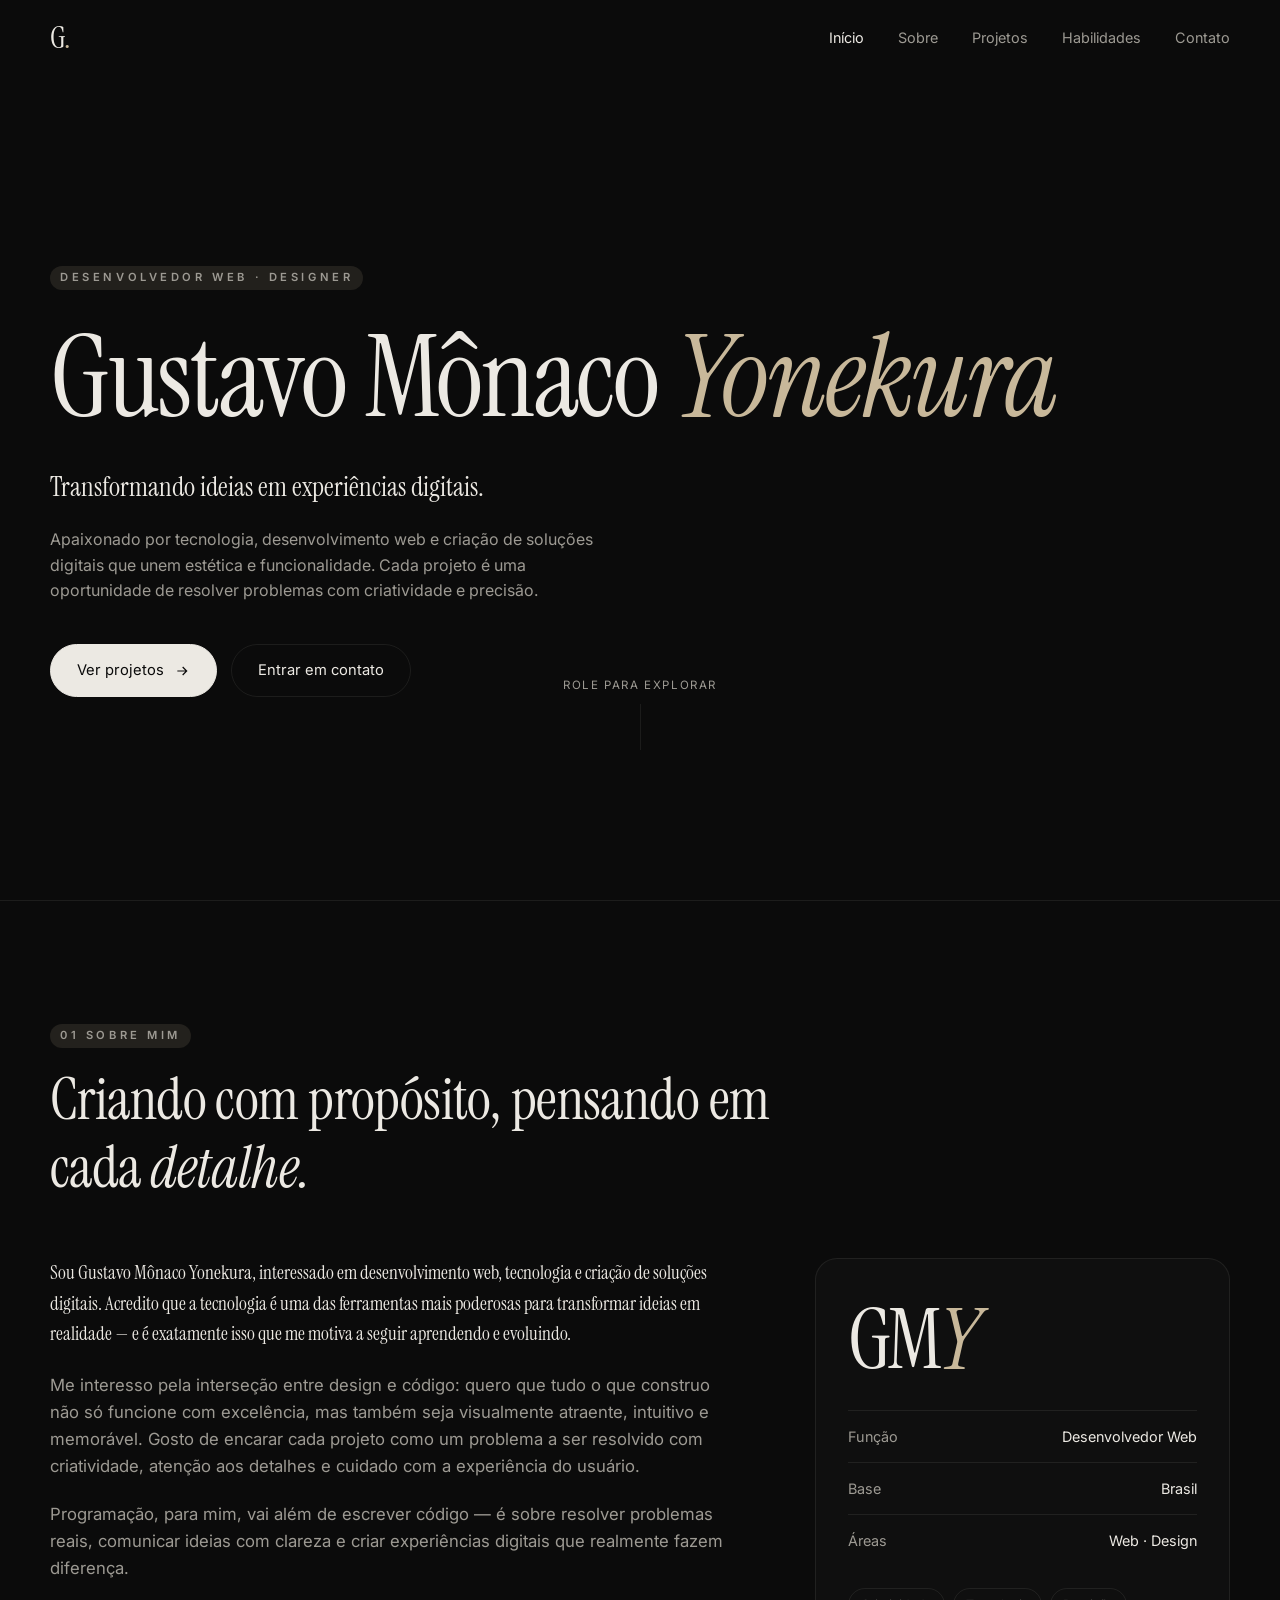
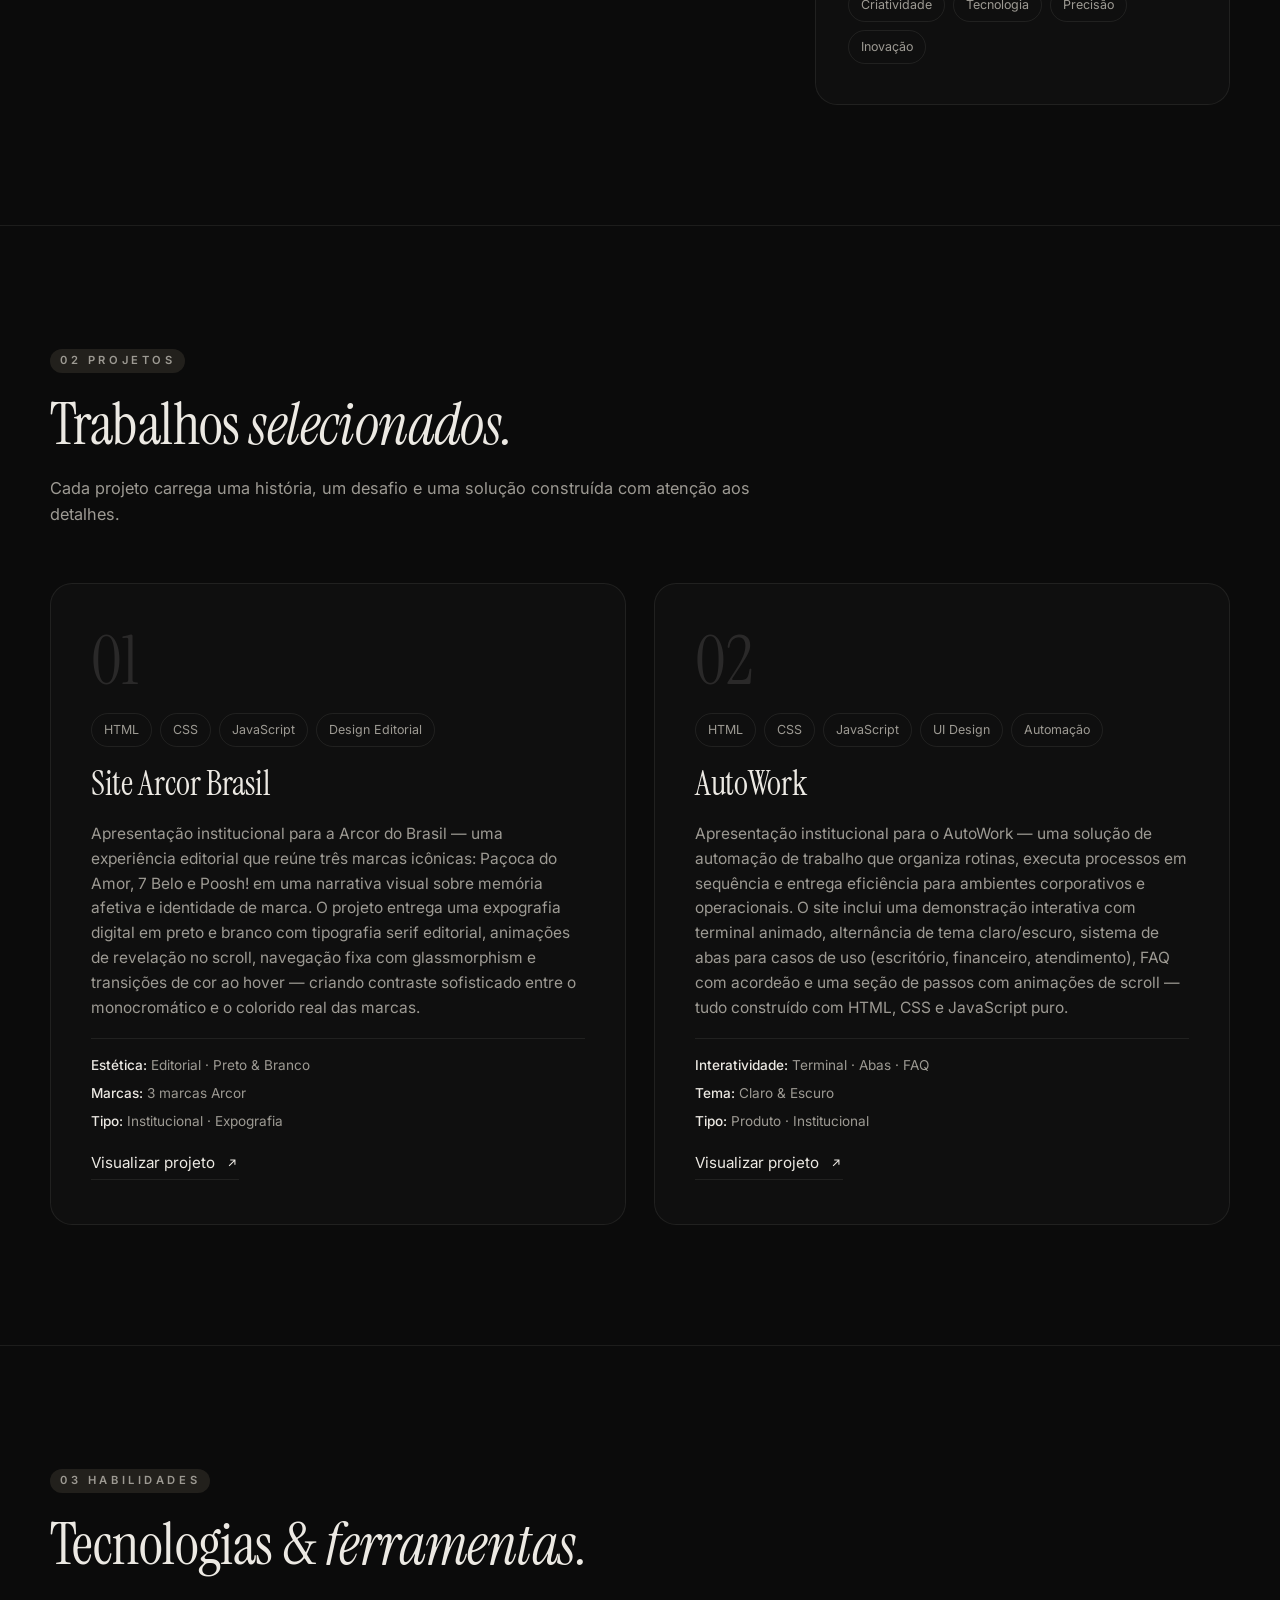
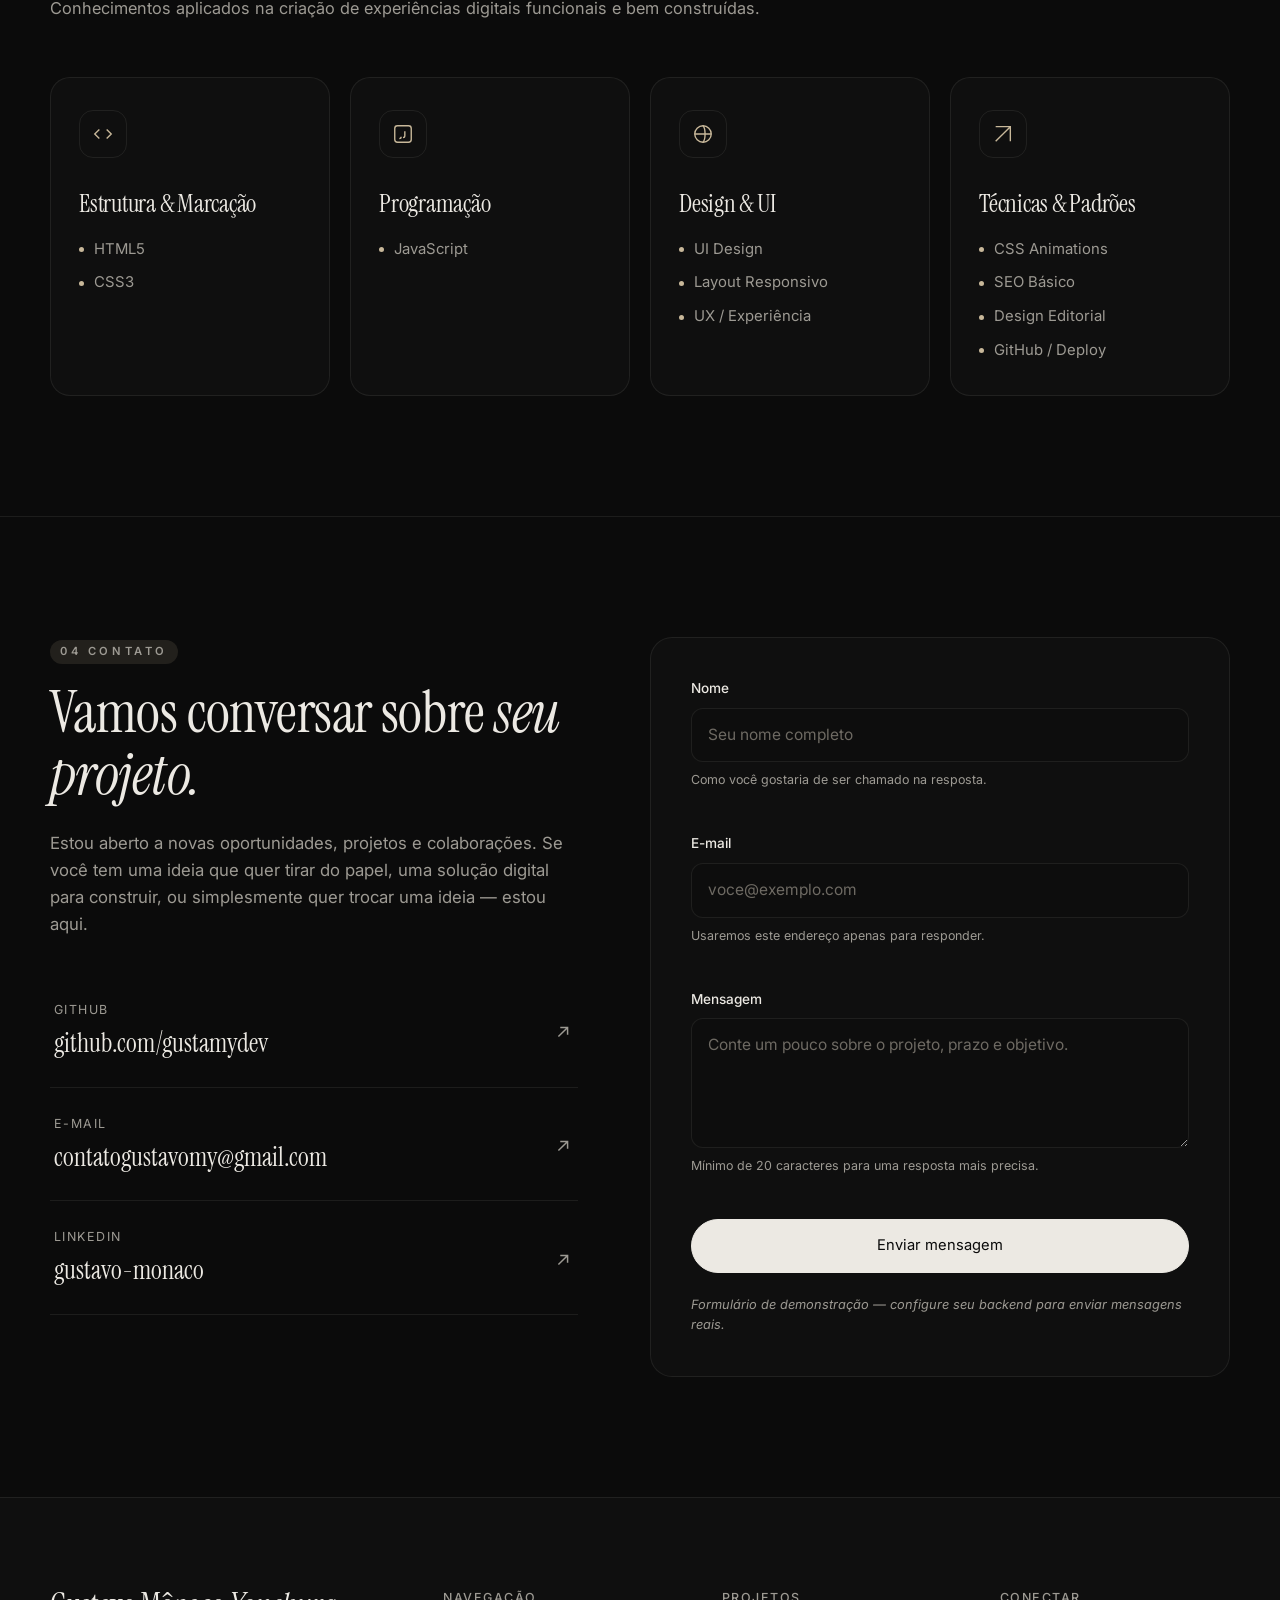
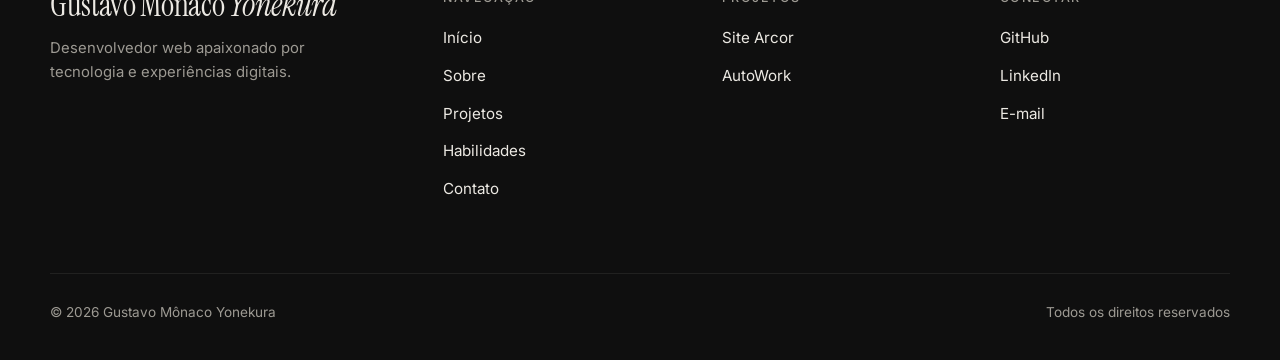
==== commit 6a34164b: "Add files via upload" ====
--- a/index.html
+++ b/index.html
@@ -1,567 +1,1730 @@
 <!DOCTYPE html>
-<html lang="pt-BR">
+<html lang="pt-BR" data-theme="dark">
 <head>
-  <meta charset="UTF-8">
-  <meta name="viewport" content="width=device-width, initial-scale=1.0">
-  <title>Gustavo Mônaco Yonekura — Portfólio</title>
-  <meta name="description" content="Portfólio de Gustavo Mônaco Yonekura — desenvolvedor web apaixonado por tecnologia, criatividade e experiências digitais.">
-  <meta name="author" content="Gustavo Mônaco Yonekura">
-  <meta property="og:title" content="Gustavo Mônaco Yonekura — Portfólio">
-  <meta property="og:description" content="Transformando ideias em experiências digitais.">
-  <meta property="og:type" content="website">
-  <link rel="preconnect" href="https://fonts.googleapis.com">
-  <link rel="preconnect" href="https://fonts.gstatic.com" crossorigin>
-  <link href="https://fonts.googleapis.com/css2?family=Inter:ital,opsz,wght@0,14..32,100..900;1,14..32,100..900&family=Syne:wght@400;500;600;700;800&display=swap" rel="stylesheet">
-  <link rel="stylesheet" href="style.css">
+<meta charset="UTF-8">
+<meta name="viewport" content="width=device-width, initial-scale=1.0">
+<title>Gustavo Mônaco Yonekura — Desenvolvedor Web & Designer</title>
+<meta name="description" content="Portfólio de Gustavo Mônaco Yonekura, desenvolvedor web e designer.">
+<link rel="preconnect" href="https://fonts.googleapis.com">
+<link rel="preconnect" href="https://fonts.gstatic.com" crossorigin>
+<link rel="stylesheet" href="https://fonts.googleapis.com/css2?family=Instrument+Serif:ital@0;1&family=Inter:wght@400;500;600&display=swap">
+<style>
+/* Skip artifact shell — fixed styles served beside every artifact.
+   Tokens, utilities and components (basecoat 1.0 markup, no CDN); artifacts
+   override --accent for their own identity. */
+:root {
+  color-scheme: light dark;
+  --accent: #2563eb;
+  --accent-contrast: #ffffff;
+  --accent-text: color-mix(in srgb, var(--accent) 72%, #000);
+  --bg: #f8f9fb;
+  --surface: #ffffff;
+  --text: #14171f;
+  --text-muted: #5b6472;
+  --border: rgba(20, 23, 31, 0.10);
+  --radius: 10px;
+  --shadow: 0 1px 3px rgba(20, 23, 31, 0.08);
+  --space: 16px;
+  --success: #0a7a35;
+  --danger: #c0262d;
+  --warning: #8a5300;
+}
+/* Theme resolution. Without data-theme the viewer's system preference decides,
+   as it always did. With it, the artifact's own choice wins in BOTH directions:
+   a page that hardcodes one palette must not be handed the opposite set of
+   tokens by the machine it happens to be opened on. The dark values appear
+   twice because a media query cannot be folded into a selector list.
+   The attribute sits inside :where() so these blocks keep the specificity of a
+   bare :root — the page's own <style> is linked after this file and must go on
+   overriding any token it wants, exactly as it could before. */
+@media (prefers-color-scheme: dark) {
+  :root:where(:not([data-theme="light"])) {
+    --accent-text: color-mix(in srgb, var(--accent) 78%, #fff);
+    --bg: #101318;
+    --surface: #181c23;
+    --text: #eef1f6;
+    --text-muted: #9aa4b2;
+    --border: rgba(238, 241, 246, 0.12);
+    --shadow: 0 1px 3px rgba(0, 0, 0, 0.4);
+    --success: #4ade80;
+    --danger: #f87171;
+    --warning: #fbbf24;
+  }
+}
+:root:where([data-theme="dark"]) {
+  color-scheme: dark;
+  --accent-text: color-mix(in srgb, var(--accent) 78%, #fff);
+  --bg: #101318;
+  --surface: #181c23;
+  --text: #eef1f6;
+  --text-muted: #9aa4b2;
+  --border: rgba(238, 241, 246, 0.12);
+  --shadow: 0 1px 3px rgba(0, 0, 0, 0.4);
+  --success: #4ade80;
+  --danger: #f87171;
+  --warning: #fbbf24;
+}
+:root:where([data-theme="light"]) { color-scheme: light; }
+/* Pages generated before the shell had its own components still link the
+   basecoat CDN, which reads its own tokens and switches theme only on a
+   .dark class. Bridged to the shell's, whatever of it those pages use takes
+   the page's accent and follows the declared theme. Its --accent token is a
+   hover tint, renamed in its theme as --color-accent; the shell's --accent is
+   the brand colour, so the tint is derived from it here. */
+:root {
+  --background: var(--bg);
+  --foreground: var(--text);
+  --card: var(--surface);
+  --card-foreground: var(--text);
+  --popover: var(--surface);
+  --popover-foreground: var(--text);
+  --primary: var(--accent);
+  --primary-foreground: var(--accent-contrast);
+  --secondary: color-mix(in srgb, var(--text) 7%, var(--surface));
+  --secondary-foreground: var(--text);
+  --muted: color-mix(in srgb, var(--text) 5%, var(--surface));
+  --muted-foreground: var(--text-muted);
+  --color-accent: color-mix(in srgb, var(--accent) 12%, var(--surface));
+  --color-accent-foreground: var(--text);
+  --destructive: var(--danger);
+  --input: var(--border);
+  --ring: var(--accent);
+}
+* { box-sizing: border-box; }
+/* The reset the pages were written against: they all linked basecoat, which
+   ships Tailwind's. Its components now live here, so the reset does too. */
+*, ::before, ::after, ::backdrop { margin: 0; padding: 0; border: 0 solid; }
+/* Preflight's rule too: without it a component class that sets display
+   (.alert, .card, .btn…) beats the hidden attribute and shows the element. */
+[hidden]:where(:not([hidden="until-found"])) { display: none !important; }
+.hidden { display: none !important; }
+h1, h2, h3, h4, h5, h6 { font-size: inherit; font-weight: inherit; }
+a { color: inherit; text-decoration: inherit; }
+b, strong { font-weight: bolder; }
+ol, ul, menu { list-style: none; }
+svg, video, canvas, iframe { display: block; vertical-align: middle; }
+button, input, select, textarea { color: inherit; background-color: transparent; border-radius: 0; }
+table { border-collapse: collapse; }
+hr { height: 0; color: inherit; border-top-width: 1px; }
+html, body { margin: 0; padding: 0; }
+body {
+  background: var(--bg);
+  color: var(--text);
+  font-family: system-ui, -apple-system, "Segoe UI", Roboto, sans-serif;
+  line-height: 1.55;
+  -webkit-font-smoothing: antialiased;
+}
+img { max-width: 100%; display: block; }
+
+.shell-container { max-width: 1100px; margin: 0 auto; padding: 0 20px; }
+.shell-section { padding: calc(var(--space) * 2) 0; }
+.shell-grid { display: grid; gap: var(--space); grid-template-columns: repeat(auto-fit, minmax(220px, 1fr)); }
+.shell-toolbar { display: flex; flex-wrap: wrap; gap: 10px; align-items: center; margin-bottom: var(--space); }
+.shell-footer { padding: 24px 0 40px; color: var(--text-muted); font-size: 13px; }
+
+.shell-hero { padding: calc(var(--space) * 3) 0 calc(var(--space) * 2); }
+.shell-hero h1 { font-size: clamp(26px, 4vw, 40px); line-height: 1.15; margin: 0 0 10px; text-wrap: balance; }
+.shell-hero p { color: var(--text-muted); max-width: 60ch; margin: 0; }
+
+.panel {
+  background: var(--surface);
+  border: 1px solid var(--border);
+  border-radius: var(--radius);
+  box-shadow: var(--shadow);
+  padding: var(--space);
+}
+
+.kpi { display: flex; flex-direction: column; gap: 4px; }
+.kpi .kpi-value { font-size: clamp(22px, 2.3vw, 28px); font-weight: 650; line-height: 1.1; overflow-wrap: anywhere; font-variant-numeric: tabular-nums; }
+.kpi .kpi-label { font-size: 13px; color: var(--text-muted); }
+.kpi .kpi-delta { font-size: 12.5px; font-weight: 600; }
+.kpi .kpi-delta.up { color: var(--success); }
+.kpi .kpi-delta.down { color: var(--danger); }
+
+table.shell-table { border-collapse: collapse; width: 100%; font-size: 14px; }
+table.shell-table th {
+  text-align: left; font-size: 11.5px; letter-spacing: 0.05em; text-transform: uppercase;
+  color: var(--text-muted); font-weight: 600;
+}
+table.shell-table th, table.shell-table td { padding: 9px 12px 9px 0; border-bottom: 1px solid var(--border); }
+table.shell-table td.num, table.shell-table th.num { text-align: right; font-variant-numeric: tabular-nums; }
+table.shell-table tbody tr:hover { background: color-mix(in srgb, var(--accent) 6%, transparent); }
+
+.chart-box { width: 100%; min-height: 220px; }
+.chart-box svg { width: 100%; height: auto; display: block; }
+.chart-legend { display: flex; flex-wrap: wrap; justify-content: center; gap: 6px 16px; margin-top: 12px; font-size: 12.5px; color: var(--text-muted); }
+.chart-legend span { display: inline-flex; align-items: center; gap: 6px; }
+.chart-legend i { width: 9px; height: 9px; border-radius: 50%; display: inline-block; }
+.chart-legend b { color: var(--text); font-weight: 600; font-variant-numeric: tabular-nums; }
+
+.muted { color: var(--text-muted); }
+.accent { color: var(--accent-text); }
+.shell-badge, .eyebrow {
+  display: inline-flex; align-items: center; gap: 6px;
+  font-size: 12px; font-weight: 600; padding: 3px 10px; border-radius: 999px;
+  background: color-mix(in srgb, var(--accent) 12%, transparent); color: var(--accent-text);
+}
+/* A pill keeps its content width inside flex and grid columns, which would
+   otherwise stretch it across the card; a centred parent still centres it. */
+.shell-badge, .eyebrow, .badge { width: fit-content; max-width: 100%; }
+
+@media (prefers-reduced-motion: no-preference) {
+  .shell-fade { animation: shell-fade 400ms ease both; }
+  @keyframes shell-fade { from { opacity: 0; transform: translateY(6px); } to { opacity: 1; transform: none; } }
+}
+
+/* Layout and type utilities: what the pages kept spelling in style="".
+   Spacing and type sizes follow Tailwind's scale; there is no Tailwind. */
+.row { display: flex; flex-wrap: wrap; align-items: center; gap: 12px; }
+.stack { display: flex; flex-direction: column; gap: var(--space); }
+.between { justify-content: space-between; }
+.grow { flex: 1 1 0; min-width: 0; }
+.cols-2, .cols-3, .cols-4, .cols-5 { display: grid; gap: var(--space); grid-template-columns: minmax(0, 1fr); }
+@media (min-width: 720px) {
+  .cols-2, .cols-4 { grid-template-columns: repeat(2, minmax(0, 1fr)); }
+  .cols-3 { grid-template-columns: repeat(3, minmax(0, 1fr)); }
+  .cols-5 { grid-template-columns: repeat(3, minmax(0, 1fr)); }
+}
+@media (min-width: 1000px) { .cols-4 { grid-template-columns: repeat(4, minmax(0, 1fr)); } }
+@media (min-width: 1100px) { .cols-5 { grid-template-columns: repeat(5, minmax(0, 1fr)); } }
+.gap-1 { gap: 4px; } .gap-2 { gap: 8px; } .gap-3 { gap: 12px; } .gap-4 { gap: 16px; } .gap-6 { gap: 24px; }
+.m-0 { margin: 0; }
+.mt-1 { margin-top: 4px; } .mt-2 { margin-top: 8px; } .mt-3 { margin-top: 12px; } .mt-4 { margin-top: 16px; } .mt-6 { margin-top: 24px; }
+.mb-1 { margin-bottom: 4px; } .mb-2 { margin-bottom: 8px; } .mb-3 { margin-bottom: 12px; } .mb-4 { margin-bottom: 16px; } .mb-6 { margin-bottom: 24px; }
+.p-2 { padding: 8px; } .p-3 { padding: 12px; } .p-4 { padding: 16px; } .p-6 { padding: 24px; }
+.text-xs { font-size: 12px; } .text-sm { font-size: 14px; } .text-base { font-size: 16px; }
+.text-lg { font-size: 18px; } .text-xl { font-size: 20px; line-height: 1.35; }
+.text-2xl { font-size: 24px; line-height: 1.25; } .text-3xl { font-size: 30px; line-height: 1.2; }
+.font-medium { font-weight: 500; } .font-semibold { font-weight: 600; } .font-bold { font-weight: 700; }
+.text-right { text-align: right; } .text-center { text-align: center; }
+.nowrap { white-space: nowrap; }
+.truncate { overflow: hidden; text-overflow: ellipsis; white-space: nowrap; }
+.mono { font-family: ui-monospace, SFMono-Regular, Menlo, monospace; font-variant-numeric: tabular-nums; }
+.w-full { width: 100%; }
+.text-success { color: var(--success); } .text-danger { color: var(--danger); } .text-warning { color: var(--warning); }
+
+/* Components, with basecoat 1.0 markup (variants and sizes are data
+   attributes) and the shell tokens, so a page needs neither component CSS
+   nor a CSS framework. An older page that also links basecoat gets these
+   rules after it, over the same properties. */
+button, input, select, textarea { font: inherit; }
+input[type="checkbox"], input[type="radio"] { accent-color: var(--accent); }
+:focus-visible { outline: 2px solid var(--accent); outline-offset: 2px; }
+
+.btn {
+  display: inline-flex; align-items: center; justify-content: center; gap: 6px;
+  height: 36px; padding: 0 14px; border: 1px solid transparent; border-radius: calc(var(--radius) - 2px);
+  background: var(--accent); color: var(--accent-contrast);
+  font-size: 14px; font-weight: 500; line-height: 1; white-space: nowrap; text-decoration: none; cursor: pointer;
+  transition: background-color 150ms ease, border-color 150ms ease, color 150ms ease;
+}
+.btn:hover { background: color-mix(in srgb, var(--accent) 86%, #000); }
+.btn:disabled, .btn[aria-disabled="true"] { opacity: 0.5; pointer-events: none; }
+.btn[data-variant="secondary"] { background: color-mix(in srgb, var(--text) 8%, var(--surface)); color: var(--text); }
+.btn[data-variant="secondary"]:hover { background: color-mix(in srgb, var(--text) 14%, var(--surface)); }
+.btn[data-variant="outline"] { background: var(--surface); color: var(--text); border-color: var(--border); }
+.btn[data-variant="ghost"] { background: transparent; color: var(--text); }
+.btn[data-variant="outline"]:hover, .btn[data-variant="ghost"]:hover { background: color-mix(in srgb, var(--accent) 10%, var(--surface)); }
+.btn[data-variant="destructive"] { background: var(--danger); color: var(--bg); }
+.btn[data-variant="destructive"]:hover { background: color-mix(in srgb, var(--danger) 86%, var(--text)); }
+.btn[data-variant="link"] { height: auto; padding: 0; background: none; color: var(--accent-text); text-decoration: underline; text-underline-offset: 3px; }
+.btn[data-size="sm"] { height: 30px; padding: 0 10px; font-size: 13px; }
+.btn[data-size="lg"] { height: 42px; padding: 0 20px; font-size: 15px; }
+.btn[data-size="icon"] { width: 36px; padding: 0; }
+
+.badge {
+  display: inline-flex; align-items: center; gap: 4px; padding: 2px 8px;
+  border: 1px solid transparent; border-radius: 999px; background: var(--accent); color: var(--accent-contrast);
+  font-size: 12px; font-weight: 600; line-height: 1.5; white-space: nowrap;
+}
+.badge[data-variant="secondary"] { background: color-mix(in srgb, var(--text) 8%, var(--surface)); color: var(--text); }
+.badge[data-variant="outline"] { background: transparent; color: var(--text); border-color: var(--border); }
+.badge[data-variant="destructive"] { background: color-mix(in srgb, var(--danger) 14%, var(--surface)); color: var(--danger); }
+
+.alert {
+  display: grid; gap: 4px; padding: 12px 16px; border: 1px solid var(--border); border-radius: var(--radius);
+  background: var(--surface); color: var(--text); font-size: 14px;
+}
+.alert h2, .alert h3 { margin: 0; font-size: 14px; font-weight: 600; }
+.alert p, .alert section { margin: 0; color: var(--text-muted); }
+.alert[data-variant="destructive"] { border-color: color-mix(in srgb, var(--danger) 45%, var(--border)); background: color-mix(in srgb, var(--danger) 7%, var(--surface)); color: var(--danger); }
+
+.card {
+  display: flex; flex-direction: column; gap: 16px; padding: 20px 0;
+  border: 1px solid var(--border); border-radius: calc(var(--radius) + 2px);
+  background: var(--surface); color: var(--text); box-shadow: var(--shadow);
+}
+.card > header, .card > section, .card > footer { padding: 0 20px; }
+.card > header { display: grid; gap: 4px; }
+.card > header h2, .card > header h3 { margin: 0; font-size: 16px; font-weight: 600; line-height: 1.3; }
+.card > header p { margin: 0; color: var(--text-muted); font-size: 14px; }
+.card > footer { display: flex; flex-wrap: wrap; align-items: center; gap: 8px; }
+
+.input {
+  width: 100%; min-height: 36px; padding: 6px 12px; border: 1px solid var(--border); border-radius: calc(var(--radius) - 2px);
+  background: var(--surface); color: var(--text); font-size: 14px;
+}
+textarea.input { min-height: 84px; resize: vertical; }
+.input::placeholder { color: var(--text-muted); }
+.input:focus { outline: none; border-color: var(--accent); box-shadow: 0 0 0 3px color-mix(in srgb, var(--accent) 25%, transparent); }
+.field { display: grid; gap: 6px; }
+.field label { font-size: 14px; font-weight: 500; }
+.field [role="alert"] { color: var(--danger); font-size: 13px; }
+
+dialog.dialog {
+  width: min(520px, calc(100vw - 32px)); max-height: calc(100vh - 32px); margin: auto; padding: 0;
+  border: 1px solid var(--border); border-radius: calc(var(--radius) + 4px);
+  background: var(--surface); color: var(--text); box-shadow: 0 20px 50px rgba(0, 0, 0, 0.25);
+}
+dialog.dialog::backdrop { background: rgba(0, 0, 0, 0.5); }
+dialog.dialog > div { display: grid; gap: 16px; padding: 24px; }
+dialog.dialog header { display: grid; gap: 4px; }
+dialog.dialog header h2 { margin: 0; font-size: 18px; font-weight: 600; }
+dialog.dialog header p { margin: 0; color: var(--text-muted); font-size: 14px; }
+dialog.dialog footer { display: flex; flex-wrap: wrap; justify-content: flex-end; gap: 8px; }
+
+.tabs { display: grid; gap: 12px; }
+.tabs > [role="tablist"] {
+  display: inline-flex; gap: 4px; width: fit-content; max-width: 100%; padding: 4px; overflow-x: auto;
+  border-radius: var(--radius); background: color-mix(in srgb, var(--text) 6%, var(--surface));
+}
+.tabs [role="tab"] {
+  padding: 6px 12px; border: 0; border-radius: calc(var(--radius) - 4px); background: transparent;
+  color: var(--text-muted); font-size: 14px; font-weight: 500; white-space: nowrap; cursor: pointer;
+}
+.tabs [role="tab"][aria-selected="true"] { background: var(--surface); color: var(--text); box-shadow: var(--shadow); }
+.tabs [role="tabpanel"][hidden] { display: none; }
+
+.accordion > details { border-bottom: 1px solid var(--border); }
+.accordion > details > summary {
+  display: flex; align-items: center; justify-content: space-between; gap: 12px;
+  padding: 14px 0; font-weight: 500; list-style: none; cursor: pointer;
+}
+.accordion > details > summary::-webkit-details-marker { display: none; }
+.accordion > details > summary::after { content: "+"; color: var(--text-muted); font-size: 18px; line-height: 1; }
+.accordion > details[open] > summary::after { content: "\2212"; }
+.accordion > details > :not(summary) { margin: 0 0 14px; color: var(--text-muted); }
+
+.toaster {
+  position: fixed; right: 16px; bottom: 16px; z-index: 50; display: flex; flex-direction: column-reverse; gap: 8px;
+  width: min(360px, calc(100vw - 32px)); pointer-events: none;
+}
+.toaster .toast { pointer-events: auto; transition: opacity 200ms ease, transform 200ms ease; }
+.toaster .toast[aria-hidden="true"] { opacity: 0; transform: translateY(8px); }
+.toaster .toast-content {
+  padding: 12px 14px; border: 1px solid var(--border); border-radius: var(--radius);
+  background: var(--surface); color: var(--text); box-shadow: 0 8px 24px rgba(0, 0, 0, 0.12); font-size: 13px;
+}
+.toaster .toast-content h2 { margin: 0 0 2px; font-size: 14px; font-weight: 600; }
+.toaster .toast-content p { margin: 0; color: var(--text-muted); }
+
+/* skipUI building blocks. */
+.skip-table-search { max-width: 320px; margin-bottom: 12px; }
+.skip-table-wrap { overflow-x: auto; }
+table.shell-table th[data-sort] { cursor: pointer; user-select: none; }
+table.shell-table th[aria-sort="ascending"]::after { content: " \25B2"; font-size: 9px; }
+table.shell-table th[aria-sort="descending"]::after { content: " \25BC"; font-size: 9px; }
+table.shell-table td.skip-table-empty { color: var(--text-muted); text-align: center; padding: 24px 0; }
+.skip-pager { display: flex; flex-wrap: wrap; align-items: center; justify-content: space-between; gap: 12px; margin-top: 12px; font-size: 13px; color: var(--text-muted); }
+.toaster .toast[data-type="success"] .toast-content { border-left: 3px solid var(--success); }
+.toaster .toast[data-type="error"] .toast-content { border-left: 3px solid var(--danger); }
+
+</style>
+<script>
+/* Skip artifact shell — fixed helpers served beside every artifact. */
+(function () {
+  "use strict";
+
+  var fmt = {
+    num: function (v, opts) { return new Intl.NumberFormat("pt-BR", opts || {}).format(v); },
+    brl: function (v) { return new Intl.NumberFormat("pt-BR", { style: "currency", currency: "BRL" }).format(v); },
+    pct: function (v) { return new Intl.NumberFormat("pt-BR", { style: "percent", maximumFractionDigits: 1 }).format(v); },
+    compact: function (v) { return new Intl.NumberFormat("pt-BR", { notation: "compact", maximumFractionDigits: 1 }).format(v); },
+    brlCompact: function (v) { return new Intl.NumberFormat("pt-BR", { style: "currency", currency: "BRL", notation: "compact", maximumFractionDigits: 1 }).format(v); }
+  };
+
+  // axisLabels formats the five y-axis ticks in the unit the chart declared
+  // (percent, BRL or plain numbers), compact so long values never clip, with
+  // the fewest decimals that still print every tick exactly (1,5 mi, not 2 mi).
+  function axisLabels(format, ticks) {
+    function at(digits) {
+      var opts = { notation: "compact", maximumFractionDigits: digits };
+      if (format === "pct") opts = { style: "percent", maximumFractionDigits: digits };
+      else if (format === "brl") opts = { style: "currency", currency: "BRL", notation: "compact", maximumFractionDigits: digits };
+      var nf = new Intl.NumberFormat("pt-BR", opts);
+      return ticks.map(function (t) { return nf.format(t); });
+    }
+    for (var digits = 0; digits < 2; digits++) {
+      if (at(digits).join("|") === at(digits + 1).join("|")) return at(digits);
+    }
+    return at(2);
+  }
+
+  // yAxisPad formats the ticks and measures the left padding they need from
+  // the longest one; drawYAxis then draws the grid and the labels.
+  function yAxisPad(format, max) {
+    var labels = axisLabels(format, [0, max / 4, max / 2, (max * 3) / 4, max]);
+    var longest = labels.reduce(function (m, l) { return Math.max(m, l.length); }, 0);
+    return { labels: labels, padL: Math.max(40, Math.round(longest * 6.2) + 14) };
+  }
+  function drawYAxis(svg, axis, W, padR, padT, plotH) {
+    for (var g = 0; g <= 4; g++) {
+      var gy = padT + plotH - (plotH * g) / 4;
+      svg.appendChild(svgEl("line", { x1: axis.padL, y1: gy, x2: W - padR, y2: gy, stroke: "currentColor", "stroke-opacity": 0.08 }));
+      var lbl = svgEl("text", { x: axis.padL - 8, y: gy + 4, "text-anchor": "end", "font-size": 10, fill: mutedColor() });
+      lbl.textContent = axis.labels[g];
+      svg.appendChild(lbl);
+    }
+  }
+
+  // xLabelStep: show every k-th category label so labels never overlap, and
+  // always the last one (counted back from the end).
+  function xLabelStep(labels, step) {
+    var longest = labels.reduce(function (m, l) { return Math.max(m, String(l).length); }, 0);
+    return Math.max(1, Math.ceil((longest * 6.4 + 8) / Math.max(step, 1)));
+  }
+  function drawXLabel(svg, text, x, y, W, edgeGuard) {
+    var anchor = "middle";
+    var half = String(text).length * 3.2;
+    if (edgeGuard && x - half < 4) anchor = "start";
+    if (edgeGuard && x + half > W - 4) anchor = "end";
+    var tx = svgEl("text", { x: x, y: y, "text-anchor": anchor, "font-size": 11, fill: mutedColor() });
+    tx.textContent = text;
+    svg.appendChild(tx);
+  }
+  // categoryLines fits a bar's category name in its slot: one line, two lines
+  // split at a space, or cut with "…". A bar without its name can't be read, so
+  // categories are never skipped; null when the slot is too narrow for that.
+  function categoryLines(text, slot) {
+    var fit = Math.floor((slot - 6) / 6.4);
+    var s = String(text);
+    if (fit < 4) return null;
+    if (s.length <= fit) return [s];
+    var cut = function (t) { return t.length <= fit ? t : t.slice(0, fit - 1).trimEnd() + "…"; };
+    var best = -1;
+    for (var i = 0; i < s.length; i++) {
+      if (s[i] === " " && (best < 0 || Math.abs(s.length / 2 - i) < Math.abs(s.length / 2 - best))) best = i;
+    }
+    if (best < 0) return [cut(s)];
+    return [cut(s.slice(0, best)), cut(s.slice(best + 1))];
+  }
+  function legend(el, items) {
+    var box = document.createElement("div");
+    box.className = "chart-legend";
+    items.forEach(function (it) {
+      var row = document.createElement("span");
+      var dot = document.createElement("i");
+      dot.style.background = it.color;
+      row.appendChild(dot);
+      row.appendChild(document.createTextNode((it.label || "") + (it.value ? " " : "")));
+      if (it.value) {
+        var v = document.createElement("b");
+        v.textContent = it.value;
+        row.appendChild(v);
+      }
+      box.appendChild(row);
+    });
+    resolve(el).appendChild(box);
+  }
+  var seriesPalette = ["#1baf7a", "#eda100", "#e34948", "#4a3aa7", "#e87ba4", "#0ea5b7"];
+
+  // format accepts a function OR one of the fmt names ("num" | "brl" | "pct").
+  // A page's function may return nothing or throw: the chart prints its
+  // number instead of taking the rest of the page script down with it.
+  function coerceFormat(spec) {
+    if (typeof spec === "function") {
+      return function (v) {
+        try {
+          var out = spec(v);
+          return out == null ? "" : String(out);
+        } catch (e) {
+          return fmt.num(v);
+        }
+      };
+    }
+    if (typeof spec === "string" && fmt[spec]) return fmt[spec];
+    return function (v) { return fmt.num(v); };
+  }
+
+  function accent() {
+    return getComputedStyle(document.documentElement).getPropertyValue("--accent").trim() || "#2563eb";
+  }
+  function mutedColor() {
+    return getComputedStyle(document.documentElement).getPropertyValue("--text-muted").trim() || "#5b6472";
+  }
+  function svgEl(tag, attrs) {
+    var el = document.createElementNS("http://www.w3.org/2000/svg", tag);
+    for (var k in attrs) el.setAttribute(k, attrs[k]);
+    return el;
+  }
+  function frame(el, w, h) {
+    var svg = svgEl("svg", { viewBox: "0 0 " + w + " " + h, role: "img" });
+    el = resolve(el);
+    el.innerHTML = "";
+    el.appendChild(svg);
+    return svg;
+  }
+
+  // maxOf guards the axis scale: empty values would give -Infinity (truthy,
+  // so "|| 1" can't catch it) and a non-positive max would flip the chart.
+  // finite reads a chart value as a number, 0 when it is not one (NaN,
+  // Infinity, a stray string), so one bad value cannot blank the axis.
+  function finite(v) {
+    var n = +v;
+    return isFinite(n) ? n : 0;
+  }
+
+  function maxOf(values) {
+    var m = values.length ? Math.max.apply(null, values.map(finite)) : 0;
+    return m > 0 ? m : 1;
+  }
+
+  // labelsFor pads or trims the category names to the n points drawn: pages
+  // pass labels and values of different lengths, and one throw here loses
+  // every section the page renders after the chart.
+  function labelsFor(cfg, n) {
+    var out = [];
+    for (var i = 0; i < n; i++) out.push(cfg.labels && cfg.labels[i] != null ? String(cfg.labels[i]) : "");
+    return out;
+  }
+
+  // niceMax rounds the scale up so the four grid steps land on round values
+  // (1, 1.5, 2, 2.5, 3, 4, 5, 6 or 8 × 10^k) and the tick labels read exactly.
+  function niceMax(max) {
+    var raw = max / 4;
+    var mag = Math.pow(10, Math.floor(Math.log10(raw)));
+    var res = raw / mag;
+    var steps = [1, 1.5, 2, 2.5, 3, 4, 5, 6, 8, 10];
+    var nice = steps.filter(function (s) { return s >= res - 1e-9; })[0];
+    return nice * mag * 4;
+  }
+
+  // bar(el, {labels:[], values:[], color?, format?}) — vertical bar chart.
+  function bar(el, cfg) {
+    var W = 640, H = 280, padB = 30, padT = 12, padR = 12;
+    var max = niceMax(maxOf(cfg.values));
+    var axis = yAxisPad(cfg.format, max);
+    var svg = frame(el, W, H);
+    var n = cfg.values.length;
+    var labels = labelsFor(cfg, n);
+    var plotW = W - axis.padL - padR;
+    var step = plotW / n, bw = Math.min(step * 0.62, 64);
+    var names = labels.map(function (l) { return categoryLines(l, step); });
+    var named = names.every(Boolean);
+    if (named && names.some(function (l) { return l.length > 1; })) padB = 42;
+    var plotH = H - padT - padB;
+    var color = cfg.color || accent();
+    var f = coerceFormat(cfg.format);
+    var every = xLabelStep(labels, step);
+    drawYAxis(svg, axis, W, padR, padT, plotH);
+    cfg.values.forEach(function (v, i) {
+      var bh = Math.max(0, (finite(v) / max) * plotH);
+      var x = axis.padL + i * step + (step - bw) / 2;
+      var y = padT + plotH - bh;
+      var r = svgEl("rect", { x: x, y: y, width: bw, height: bh, rx: 4, fill: (cfg.colors && cfg.colors[i]) || color });
+      var t = svgEl("title", {});
+      t.textContent = labels[i] + ": " + f(v);
+      r.appendChild(t);
+      svg.appendChild(r);
+      if (named) {
+        names[i].forEach(function (text, li) {
+          drawXLabel(svg, text, x + bw / 2, padT + plotH + 18 + li * 13, W, false);
+        });
+      } else if ((n - 1 - i) % every === 0) {
+        drawXLabel(svg, labels[i], x + bw / 2, H - 10, W, false);
+      }
+    });
+  }
+
+  // line(el, {labels:[], values:[] | series:[{label, values, color?}], color?, format?})
+  // — one line, or several series on one scale with a legend under the chart.
+  function line(el, cfg) {
+    var W = 640, H = 280, padB = 30, padT = 12, padR = 16;
+    var series = cfg.series && cfg.series.length
+      ? cfg.series
+      : [{ label: "", values: cfg.values || [], color: cfg.color }];
+    var all = [];
+    series.forEach(function (s) { all = all.concat(s.values || []); });
+    var max = niceMax(maxOf(all));
+    var axis = yAxisPad(cfg.format, max);
+    var svg = frame(el, W, H);
+    var n = series.reduce(function (m, s) { return Math.max(m, (s.values || []).length); }, 0);
+    var labels = labelsFor(cfg, n);
+    var plotW = W - axis.padL - padR, plotH = H - padT - padB;
+    var f = coerceFormat(cfg.format);
+    drawYAxis(svg, axis, W, padR, padT, plotH);
+    var xs = labels.map(function (_, i) { return axis.padL + (n === 1 ? plotW / 2 : (plotW * i) / (n - 1)); });
+    var every = xLabelStep(labels, n > 1 ? plotW / (n - 1) : plotW);
+    labels.forEach(function (label, i) {
+      if ((n - 1 - i) % every === 0) drawXLabel(svg, label, xs[i], H - 10, W, true);
+    });
+    var colors = series.map(function (s, si) {
+      return s.color || (si === 0 ? (cfg.color || accent()) : seriesPalette[(si - 1) % seriesPalette.length]);
+    });
+    series.forEach(function (s, si) {
+      var color = colors[si];
+      var pts = (s.values || []).map(function (v, i) { return [xs[i], padT + plotH - (finite(v) / max) * plotH]; });
+      var d = pts.map(function (p, i) { return (i ? "L" : "M") + p[0].toFixed(1) + " " + p[1].toFixed(1); }).join(" ");
+      svg.appendChild(svgEl("path", { d: d, fill: "none", stroke: color, "stroke-width": 2, "stroke-linejoin": "round" }));
+      pts.forEach(function (p, i) {
+        var c = svgEl("circle", { cx: p[0], cy: p[1], r: 3.5, fill: color });
+        var t = svgEl("title", {});
+        t.textContent = (s.label ? s.label + " · " : "") + labels[i] + ": " + f(s.values[i]);
+        c.appendChild(t);
+        svg.appendChild(c);
+      });
+    });
+    if (series.length > 1) {
+      legend(el, series.map(function (s, si) { return { label: s.label, color: colors[si] }; }));
+    }
+  }
+
+  // donut(el, {labels:[], values:[], colors?, format?, center?, centerLabel?, legend?})
+  // — donut with a short total in the centre (compact, in the declared unit)
+  // and, with legend: true, the labels and shares listed under it.
+  function donut(el, cfg) {
+    var W = 320, H = 280, cx = W / 2, cy = H / 2, R = 92, r = 58;
+    var svg = frame(el, W, H);
+    // At 100% of a wide container the donut outgrows the height pages give
+    // the box and spills over the next section: keep it at its own size.
+    svg.style.maxWidth = W + "px";
+    svg.style.margin = "0 auto";
+    var values = cfg.values.map(finite);
+    var labels = labelsFor(cfg, values.length);
+    var sum = values.reduce(function (a, b) { return a + b; }, 0);
+    var total = sum || 1;
+    var palette = cfg.colors || [accent()].concat(seriesPalette);
+    // The hover keeps the full value; the centre has room for a short one.
+    var full = coerceFormat(cfg.format);
+    var short = typeof cfg.format === "function" ? full : cfg.format === "brl" ? fmt.brlCompact : fmt.compact;
+    var a0 = -Math.PI / 2;
+    values.forEach(function (v, i) {
+      var a1 = a0 + (v / total) * Math.PI * 2;
+      var large = a1 - a0 > Math.PI ? 1 : 0;
+      var p = ["M", cx + R * Math.cos(a0), cy + R * Math.sin(a0),
+        "A", R, R, 0, large, 1, cx + R * Math.cos(a1), cy + R * Math.sin(a1),
+        "L", cx + r * Math.cos(a1), cy + r * Math.sin(a1),
+        "A", r, r, 0, large, 0, cx + r * Math.cos(a0), cy + r * Math.sin(a0), "Z"].join(" ");
+      var path = svgEl("path", { d: p, fill: palette[i % palette.length] });
+      var t = svgEl("title", {});
+      t.textContent = labels[i] + ": " + full(v) + " (" + fmt.pct(v / total) + ")";
+      path.appendChild(t);
+      svg.appendChild(path);
+      a0 = a1;
+    });
+    // A share chart has no total worth printing: without its own centre text
+    // the caption alone takes the middle.
+    var text = cfg.center != null ? String(cfg.center) : (cfg.format === "pct" ? "" : short(sum));
+    if (text) {
+      var size = text.length > 9 ? 14 : text.length > 7 ? 17 : 20;
+      var center = svgEl("text", { x: cx, y: cfg.centerLabel ? cy + 1 : cy + 6, "text-anchor": "middle", "font-size": size, "font-weight": 650, fill: "currentColor" });
+      center.textContent = text;
+      svg.appendChild(center);
+    }
+    if (cfg.centerLabel) {
+      var cap = svgEl("text", { x: cx, y: text ? cy + 19 : cy + 5, "text-anchor": "middle", "font-size": 11, fill: mutedColor() });
+      cap.textContent = cfg.centerLabel;
+      svg.appendChild(cap);
+    }
+    if (cfg.legend) {
+      legend(el, labels.map(function (label, i) {
+        return { label: label, color: palette[i % palette.length], value: fmt.pct(values[i] / total) };
+      }));
+    }
+  }
+
+  // ---- Page building blocks: what dashboards and small systems kept
+  // re-implementing — a searchable sortable table, a KPI row, tabs, toasts,
+  // dialogs, saved state and mock data. Every call is opt-in, so a page that
+  // brings its own versions keeps them.
+
+  function resolve(target) {
+    return typeof target === "string" ? document.querySelector(target) : target;
+  }
+
+  function node(tag, className, text) {
+    var el = document.createElement(tag);
+    if (className) el.className = className;
+    if (text != null) el.textContent = text;
+    return el;
+  }
+
+  function isNumberColumn(col) {
+    return col.align === "right" || col.format === "num" || col.format === "brl" || col.format === "pct";
+  }
+
+  function cellText(col, row) {
+    var value = row[col.key];
+    if (value == null) return "";
+    return col.format ? coerceFormat(col.format)(value) : String(value);
+  }
+
+  function compareValues(a, b) {
+    if (typeof a === "number" && typeof b === "number") return a - b;
+    return String(a == null ? "" : a).localeCompare(String(b == null ? "" : b), "pt-BR", { numeric: true });
+  }
+
+  // table(el, {columns, rows, search?, pageSize?, empty?, onRowClick?}) — a
+  // table.shell-table with sortable headers, an optional search box and
+  // pager. A column is {key, label, format?, align?, sortable? (true),
+  // render?(value, row) returning a Node or an HTML string — the page writes
+  // its cell templates as markup}. Plain values are always set as text.
+  // Returns {setRows, rows}.
+  function table(target, cfg) {
+    var root = resolve(target);
+    var cols = cfg.columns || [];
+    var pageSize = cfg.pageSize || 0;
+    var state = { rows: (cfg.rows || []).slice(), query: "", key: null, dir: 1, page: 0 };
+    root.innerHTML = "";
+    if (cfg.search) {
+      var search = node("input", "input skip-table-search");
+      search.type = "search";
+      search.placeholder = typeof cfg.search === "string" ? cfg.search : "Buscar…";
+      search.setAttribute("aria-label", search.placeholder);
+      search.addEventListener("input", function () {
+        state.query = search.value.trim().toLowerCase();
+        state.page = 0;
+        draw();
+      });
+      root.appendChild(search);
+    }
+    var tableEl = node("table", "shell-table");
+    var headRow = node("tr");
+    var heads = cols.map(function (col) {
+      var th = node("th", isNumberColumn(col) ? "num" : "", col.label == null ? col.key : col.label);
+      th.scope = "col";
+      if (col.sortable !== false) {
+        var toggle = function () {
+          state.dir = state.key === col.key ? -state.dir : 1;
+          state.key = col.key;
+          draw();
+        };
+        th.setAttribute("data-sort", col.key);
+        th.tabIndex = 0;
+        th.addEventListener("click", toggle);
+        th.addEventListener("keydown", function (e) {
+          if (e.key === "Enter" || e.key === " ") { e.preventDefault(); toggle(); }
+        });
+      }
+      headRow.appendChild(th);
+      return th;
+    });
+    var thead = node("thead");
+    var tbody = node("tbody");
+    var wrap = node("div", "skip-table-wrap");
+    var pager = node("div", "skip-pager");
+    thead.appendChild(headRow);
+    tableEl.appendChild(thead);
+    tableEl.appendChild(tbody);
+    wrap.appendChild(tableEl);
+    root.appendChild(wrap);
+    if (pageSize) root.appendChild(pager);
+
+    function visibleRows() {
+      var rows = state.rows;
+      if (state.query) {
+        rows = rows.filter(function (row) {
+          return cols.some(function (col) { return cellText(col, row).toLowerCase().indexOf(state.query) >= 0; });
+        });
+      }
+      if (state.key) {
+        var key = state.key, dir = state.dir;
+        rows = rows.slice().sort(function (a, b) { return dir * compareValues(a[key], b[key]); });
+      }
+      return rows;
+    }
+
+    function drawRow(row) {
+      var tr = node("tr");
+      cols.forEach(function (col) {
+        var td = node("td", isNumberColumn(col) ? "num" : "");
+        if (!col.render) {
+          td.textContent = cellText(col, row);
+        } else {
+          var content = col.render(row[col.key], row);
+          if (content instanceof Node) td.appendChild(content);
+          else td.innerHTML = content == null ? "" : String(content);
+        }
+        tr.appendChild(td);
+      });
+      // The row stays a row (no role) and takes focus, so a keyboard reaches
+      // the same action; keys pressed on a control inside a cell are its own.
+      if (cfg.onRowClick) {
+        tr.style.cursor = "pointer";
+        tr.tabIndex = 0;
+        tr.addEventListener("click", function () { cfg.onRowClick(row); });
+        tr.addEventListener("keydown", function (e) {
+          if (e.target !== tr || (e.key !== "Enter" && e.key !== " ")) return;
+          e.preventDefault();
+          cfg.onRowClick(row);
+        });
+      }
+      return tr;
+    }
+
+    function pagerButton(label, disabled, step) {
+      var button = node("button", "btn", label);
+      button.type = "button";
+      button.setAttribute("data-variant", "outline");
+      button.setAttribute("data-size", "sm");
+      button.disabled = disabled;
+      button.addEventListener("click", function () { state.page += step; draw(); });
+      return button;
+    }
+
+    function draw() {
+      var rows = visibleRows();
+      heads.forEach(function (th, i) {
+        if (cols[i].key === state.key) th.setAttribute("aria-sort", state.dir > 0 ? "ascending" : "descending");
+        else th.removeAttribute("aria-sort");
+      });
+      var pages = pageSize ? Math.max(1, Math.ceil(rows.length / pageSize)) : 1;
+      state.page = Math.min(state.page, pages - 1);
+      var shown = pageSize ? rows.slice(state.page * pageSize, (state.page + 1) * pageSize) : rows;
+      tbody.innerHTML = "";
+      if (!shown.length) {
+        var empty = node("td", "skip-table-empty", cfg.empty || "Nenhum registro encontrado.");
+        empty.colSpan = cols.length;
+        tbody.appendChild(node("tr")).appendChild(empty);
+      }
+      shown.forEach(function (row) { tbody.appendChild(drawRow(row)); });
+      if (!pageSize) return;
+      pager.innerHTML = "";
+      var from = rows.length ? state.page * pageSize + 1 : 0;
+      pager.appendChild(node("span", "", from + "–" + Math.min(rows.length, (state.page + 1) * pageSize) + " de " + rows.length));
+      var nav = node("div", "row gap-2");
+      nav.appendChild(pagerButton("Anterior", state.page === 0, -1));
+      nav.appendChild(pagerButton("Próxima", state.page >= pages - 1, 1));
+      pager.appendChild(nav);
+    }
+
+    draw();
+    return {
+      setRows: function (rows) { state.rows = rows.slice(); draw(); },
+      rows: visibleRows
+    };
+  }
+
+  // kpis(el, [{label, value, format?, delta?, hint?}]) — KPI cards in a
+  // responsive grid; delta is a fraction (0.12 renders as ▲ 12%).
+  function kpis(target, items) {
+    var root = resolve(target);
+    root.innerHTML = "";
+    root.classList.add("shell-grid");
+    items.forEach(function (item) {
+      var card = node("div", "panel kpi");
+      card.appendChild(node("span", "kpi-label", item.label));
+      // Large money values go compact ("R$ 27,5 mi"): the full amount does
+      // not fit a KPI card at four per row.
+      var kpiFormat = item.format === "brl" && Math.abs(item.value) >= 1e6 ? fmt.brlCompact : (item.format ? coerceFormat(item.format) : null);
+      card.appendChild(node("span", "kpi-value", kpiFormat ? kpiFormat(item.value) : String(item.value)));
+      if (typeof item.delta === "number") {
+        var up = item.delta >= 0;
+        card.appendChild(node("span", "kpi-delta " + (up ? "up" : "down"), (up ? "▲ " : "▼ ") + fmt.pct(Math.abs(item.delta))));
+      }
+      if (item.hint) card.appendChild(node("span", "kpi-label", item.hint));
+      root.appendChild(card);
+    });
+  }
+
+  // badge(text, variant?) — a .badge node for table cells and lists;
+  // variant is "secondary" | "outline" | "destructive" (default: primary).
+  function badge(text, variant) {
+    var el = node("span", "badge", text);
+    if (variant) el.setAttribute("data-variant", variant);
+    return el;
+  }
+
+  // tabs(el) — wires one .tabs block: [role=tab] buttons inside
+  // [role=tablist], each with aria-controls naming its [role=tabpanel].
+  function tabs(target) {
+    var root = resolve(target);
+    var buttons = Array.prototype.slice.call(root.querySelectorAll('[role="tab"]'));
+    function select(chosen) {
+      buttons.forEach(function (b) {
+        var on = b === chosen;
+        b.setAttribute("aria-selected", on ? "true" : "false");
+        b.tabIndex = on ? 0 : -1;
+        var panel = document.getElementById(b.getAttribute("aria-controls"));
+        if (panel) panel.hidden = !on;
+      });
+    }
+    buttons.forEach(function (b, i) {
+      b.addEventListener("click", function () { select(b); });
+      b.addEventListener("keydown", function (e) {
+        var step = e.key === "ArrowRight" ? 1 : e.key === "ArrowLeft" ? -1 : 0;
+        if (!step) return;
+        var next = buttons[(i + step + buttons.length) % buttons.length];
+        next.focus();
+        select(next);
+      });
+    });
+    select(buttons.filter(function (b) { return b.getAttribute("aria-selected") === "true"; })[0] || buttons[0]);
+  }
+
+  // toast(message, {type?: "success" | "error", title?, duration?}) — a
+  // .toast in a shared .toaster at the bottom of the page.
+  function toast(message, opts) {
+    opts = opts || {};
+    var toaster = document.querySelector(".toaster") || document.body.appendChild(node("div", "toaster"));
+    var item = node("div", "toast");
+    item.setAttribute("role", opts.type === "error" ? "alert" : "status");
+    item.setAttribute("aria-hidden", "true");
+    if (opts.type) item.setAttribute("data-type", opts.type);
+    var content = node("div", "toast-content");
+    var section = node("section");
+    if (opts.title) section.appendChild(node("h2", "", opts.title));
+    section.appendChild(node("p", "", message));
+    content.appendChild(section);
+    item.appendChild(content);
+    toaster.appendChild(item);
+    requestAnimationFrame(function () { item.setAttribute("aria-hidden", "false"); });
+    setTimeout(function () {
+      item.setAttribute("aria-hidden", "true");
+      setTimeout(function () { item.remove(); }, 400);
+    }, opts.duration || 3000);
+  }
+
+  // Dialogs are native <dialog class="dialog">: a [data-dialog-open="id"]
+  // anywhere opens one, a [data-dialog-close] inside closes it, and a click on
+  // its backdrop closes it too. Plain dialog.showModal()/close() still work.
+  document.addEventListener("click", function (e) {
+    var target = e.target;
+    if (!(target instanceof Element)) return;
+    var opener = target.closest("[data-dialog-open]");
+    if (opener) {
+      var dialog = document.getElementById(opener.getAttribute("data-dialog-open"));
+      if (dialog && dialog.showModal && !dialog.open) dialog.showModal();
+      return;
+    }
+    var closer = target.closest("[data-dialog-close]");
+    if (closer && closer.closest("dialog")) {
+      closer.closest("dialog").close();
+      return;
+    }
+    if (target.tagName === "DIALOG" && target.classList.contains("dialog") && target.open) target.close();
+  });
+
+  // store(key, fallback) — JSON state in localStorage that never throws (a
+  // private window or a full quota falls back to memory): {get, set, update}.
+  function store(key, fallback) {
+    var memory;
+    // Set while the last write did not reach localStorage: what is stored
+    // there is older than memory until a write goes through again.
+    var unsaved = false;
+    var initial = function () { return fallback === undefined ? undefined : JSON.parse(JSON.stringify(fallback)); };
+    function get() {
+      if (!unsaved) {
+        try {
+          var raw = localStorage.getItem(key);
+          if (raw != null) return JSON.parse(raw);
+        } catch (e) { /* storage unavailable: memory below */ }
+      }
+      return memory !== undefined ? memory : initial();
+    }
+    function set(value) {
+      memory = value;
+      try {
+        localStorage.setItem(key, JSON.stringify(value));
+        unsaved = false;
+      } catch (e) {
+        unsaved = true;
+      }
+      return value;
+    }
+    return { get: get, set: set, update: function (fn) { return set(fn(get())); } };
+  }
+
+  // mock — seeded random data, so a page asks for 90 days of numbers in one
+  // line instead of writing them out; the same seed gives the same data.
+  var FIRST = ["Ana", "Bruno", "Carla", "Diego", "Eduarda", "Felipe", "Gabriela", "Henrique", "Isabela", "João",
+    "Larissa", "Marcos", "Natália", "Otávio", "Paula", "Rafael", "Sofia", "Thiago", "Vanessa", "Lucas"];
+  var LAST = ["Silva", "Santos", "Oliveira", "Souza", "Pereira", "Costa", "Rodrigues", "Almeida", "Nascimento", "Lima",
+    "Araújo", "Fernandes", "Carvalho", "Gomes", "Martins", "Rocha", "Ribeiro", "Barbosa"];
+  var INITIALS = "ABCDEFGHIJLMNOPRSTV".split("");
+  var CITIES = ["São Paulo, SP", "Rio de Janeiro, RJ", "Belo Horizonte, MG", "Curitiba, PR", "Porto Alegre, RS",
+    "Salvador, BA", "Recife, PE", "Fortaleza, CE", "Brasília, DF", "Goiânia, GO", "Campinas, SP", "Florianópolis, SC",
+    "Manaus, AM", "Belém, PA", "Vitória, ES", "Natal, RN"];
+
+  function createMock(seed) {
+    var state = seed >>> 0;
+    var names = 0;
+    function random() {
+      state = (state + 0x6d2b79f5) >>> 0;
+      var t = state;
+      t = Math.imul(t ^ (t >>> 15), t | 1);
+      t ^= t + Math.imul(t ^ (t >>> 7), t | 61);
+      return ((t ^ (t >>> 14)) >>> 0) / 4294967296;
+    }
+    function int(min, max) { return min + Math.floor(random() * (max - min + 1)); }
+    function pick(list) { return list[Math.floor(random() * list.length)]; }
+    var mock = {
+      seed: function (value) { state = value >>> 0; names = 0; return mock; },
+      random: random,
+      int: int,
+      float: function (min, max, decimals) {
+        var factor = Math.pow(10, decimals == null ? 2 : decimals);
+        return Math.round((min + random() * (max - min)) * factor) / factor;
+      },
+      pick: pick,
+      chance: function (p) { return random() < p; },
+      // There are 360 first/last pairs. A page that draws until the name is
+      // new (do { … } while (used.has(name))) froze the tab past them, so
+      // later draws widen the space: a second surname after 200 (6,480), a
+      // middle initial after 4,000.
+      name: function () {
+        names++;
+        var middle = names > 4000 ? pick(INITIALS) + ". " : "";
+        return pick(FIRST) + " " + middle + (names > 200 ? pick(LAST) + " " : "") + pick(LAST);
+      },
+      city: function () { return pick(CITIES); },
+      // series(n, {start, trend, noise, min, decimals}) — a walk: each value
+      // moves by trend (fraction per step) plus up to ±noise of itself.
+      series: function (n, opts) {
+        opts = opts || {};
+        var value = opts.start == null ? 100 : opts.start;
+        var factor = Math.pow(10, opts.decimals || 0);
+        var out = [];
+        for (var i = 0; i < n; i++) {
+          out.push(Math.max(opts.min == null ? 0 : opts.min, Math.round(value * factor) / factor));
+          value = value * (1 + (opts.trend || 0)) * (1 + (random() * 2 - 1) * (opts.noise == null ? 0.08 : opts.noise));
+        }
+        return out;
+      },
+      // dates(n, {end?, step?: "day" | "week" | "month"}) — ISO dates
+      // (YYYY-MM-DD), oldest first, ending at end (default: today).
+      dates: function (n, opts) {
+        opts = opts || {};
+        var end = opts.end ? new Date(opts.end) : new Date();
+        var out = [];
+        for (var i = n - 1; i >= 0; i--) {
+          var d = new Date(end.getTime());
+          if (opts.step === "month") d.setMonth(d.getMonth() - i);
+          else d.setDate(d.getDate() - i * (opts.step === "week" ? 7 : 1));
+          out.push(d.toISOString().slice(0, 10));
+        }
+        return out;
+      },
+      // rows(n, spec) — n objects; each spec value is a function(i), a list
+      // to pick from, or a constant.
+      rows: function (n, spec) {
+        var out = [];
+        for (var i = 0; i < n; i++) {
+          var row = {};
+          for (var key in spec) {
+            var value = spec[key];
+            row[key] = typeof value === "function" ? value(i) : Array.isArray(value) ? pick(value) : value;
+          }
+          out.push(row);
+        }
+        return out;
+      }
+    };
+    return mock;
+  }
+
+  window.skipShell = { fmt: fmt };
+  window.skipChart = { bar: bar, line: line, donut: donut };
+  window.skipUI = { table: table, kpis: kpis, badge: badge, tabs: tabs, toast: toast };
+  window.skipStore = store;
+  window.skipMock = createMock(20261022);
+})();
+
+</script>
+<style>
+:root {
+--accent: #c8b89a;
+--accent-text: #c8b89a;
+--accent-contrast: #0a0a0a;
+--ink: #0b0b0b;
+--ink-2: #0f0f0f;
+--offwhite: #ece9e3;
+--muted: #9d9a93;
+--line: rgba(236, 233, 227, 0.08);
+--serif: "Instrument Serif", Georgia, "Times New Roman", serif;
+--sans: "Inter", system-ui, -apple-system, "Segoe UI", Roboto, sans-serif;
+--ease: cubic-bezier(0.16, 1, 0.3, 1);
+}
+*, *::before, *::after { box-sizing: border-box; }
+html { scroll-behavior: smooth; }
+body {
+margin: 0;
+background: var(--ink);
+color: var(--offwhite);
+font-family: var(--sans);
+line-height: 1.6;
+-webkit-font-smoothing: antialiased;
+}
+img, svg { display: block; max-width: 100%; }
+a { color: inherit; }
+:focus-visible { outline: 2px solid var(--accent); outline-offset: 3px; border-radius: 4px; }
+h1, h2, h3 { font-family: var(--serif); font-weight: 400; letter-spacing: -0.01em; margin: 0; }
+em { font-style: italic; }
+p { margin: 0; }
+section { position: relative; }
+.wrap { width: min(1180px, 100% - 48px); margin-inline: auto; }
+.eyebrow {
+display: inline-flex;
+align-items: center;
+gap: 10px;
+font-size: 0.7rem;
+letter-spacing: 0.32em;
+text-transform: uppercase;
+color: var(--muted);
+}
+.muted { color: var(--muted); }
+.section-head { margin-bottom: 56px; max-width: 720px; }
+.section-head h2 { font-size: clamp(2.2rem, 5vw, 3.6rem); line-height: 1.18; margin-top: 18px; font-weight: 300; }
+.section-head p { margin-top: 16px; color: var(--muted); font-size: 1.02rem; }
+section.block { padding: 120px 0; border-top: 1px solid var(--line); }
+
+/* Buttons */
+.btn-pill {
+display: inline-flex; align-items: center; gap: 10px;
+padding: 14px 26px; border-radius: 999px;
+font-weight: 400; font-size: 0.92rem; text-decoration: none; cursor: pointer;
+border: 1px solid var(--line); background: transparent; color: var(--offwhite);
+transition: background 1.2s var(--ease), color 1.2s var(--ease), border-color 1.2s var(--ease);
+font-family: var(--sans);
+}
+.btn-pill.solid { background: var(--offwhite); color: var(--ink); border-color: var(--offwhite); }
+.btn-pill.solid:hover { background: #d9d5cd; border-color: #d9d5cd; }
+.btn-pill.ghost:hover { background: var(--offwhite); color: var(--ink); }
+
+/* Navbar */
+.navbar {
+position: fixed; top: 0; left: 0; right: 0; z-index: 100;
+transition: background 0.4s, border-color 0.4s, backdrop-filter 0.4s;
+border-bottom: 1px solid transparent;
+}
+.navbar.scrolled {
+background: rgba(10,10,10,0.6);
+backdrop-filter: blur(14px) saturate(140%);
+-webkit-backdrop-filter: blur(14px) saturate(140%);
+border-bottom-color: var(--line);
+}
+.nav-inner { display: flex; align-items: center; justify-content: space-between; height: 76px; }
+.logo { font-family: var(--serif); font-size: 1.9rem; text-decoration: none; letter-spacing: -0.02em; }
+.logo span { color: var(--accent); }
+.nav-links { display: flex; gap: 34px; list-style: none; margin: 0; padding: 0; }
+.nav-links a {
+text-decoration: none; font-size: 0.9rem; color: var(--muted);
+position: relative; transition: color 0.8s var(--ease);
+}
+.nav-links a:hover, .nav-links a.active { color: var(--offwhite); }
+.menu-btn {
+display: none; background: none; border: 1px solid var(--line); border-radius: 10px;
+width: 44px; height: 44px; cursor: pointer; color: var(--offwhite);
+align-items: center; justify-content: center;
+}
+.menu-btn span { display: block; width: 18px; height: 1.5px; background: currentColor; position: relative; transition: transform 0.3s; }
+.menu-btn span::before, .menu-btn span::after {
+content: ""; position: absolute; left: 0; width: 100%; height: 1.5px; background: currentColor; transition: transform 0.3s;
+}
+.menu-btn span::before { top: -6px; }
+.menu-btn span::after { top: 6px; }
+.menu-btn[aria-expanded="true"] span { background: transparent; }
+.menu-btn[aria-expanded="true"] span::before { transform: translateY(6px) rotate(45deg); }
+.menu-btn[aria-expanded="true"] span::after { transform: translateY(-6px) rotate(-45deg); }
+.mobile-menu {
+position: fixed; inset: 76px 0 0 0; background: rgba(10,10,10,0.96);
+backdrop-filter: blur(16px); -webkit-backdrop-filter: blur(16px);
+display: flex; flex-direction: column; justify-content: center; align-items: center; gap: 28px;
+opacity: 0; pointer-events: none; transition: opacity 0.4s var(--ease); z-index: 99;
+}
+.mobile-menu.open { opacity: 1; pointer-events: auto; }
+.mobile-menu a { font-family: var(--serif); font-size: 2.2rem; text-decoration: none; }
+
+/* Hero */
+.hero {
+min-height: 100vh; display: flex; flex-direction: column; justify-content: center;
+padding: 140px 0 80px; position: relative; overflow: hidden;
+}
+.hero h1 { font-size: clamp(3.2rem, 9vw, 7.4rem); line-height: 1.04; margin-top: 28px; letter-spacing: -0.02em; font-weight: 300; }
+.hero h1 em { color: var(--accent); }
+.hero .subtitle { font-size: clamp(1.25rem, 2.4vw, 1.7rem); font-family: var(--serif); margin-top: 28px; color: var(--offwhite); }
+.hero .lead { max-width: 560px; margin-top: 18px; color: var(--muted); font-size: 1rem; }
+.hero-actions { display: flex; flex-wrap: wrap; gap: 14px; margin-top: 40px; }
+.scroll-hint {
+position: absolute; left: 50%; bottom: 150px; transform: translateX(-50%);
+display: flex; flex-direction: column; align-items: center; gap: 10px;
+font-size: 0.72rem; letter-spacing: 0.14em; text-transform: uppercase; color: var(--muted);
+text-decoration: none;
+}
+.scroll-hint .bar { width: 1px; height: 46px; background: var(--line); position: relative; overflow: hidden; }
+.scroll-hint .bar::after {
+content: ""; position: absolute; top: -50%; left: 0; width: 1px; height: 50%;
+background: var(--accent); animation: drop 3s var(--ease) infinite;
+}
+@keyframes drop { 0% { top: -50%; } 100% { top: 110%; } }
+
+/* Marquee */
+
+
+/* About */
+.about-grid { display: grid; grid-template-columns: 1.25fr 0.75fr; gap: 72px; align-items: start; }
+.about-text p { color: var(--muted); font-size: 1.05rem; margin-bottom: 22px; }
+.about-text p:first-of-type { color: var(--offwhite); font-size: 1.2rem; font-family: var(--serif); }
+.about-card {
+position: sticky; top: 110px; border: 1px solid var(--line); border-radius: 22px; padding: 40px 32px;
+background: var(--ink-2);
+transition: border-color 1.2s var(--ease), background 1.2s var(--ease);
+}
+.about-card:hover { border-color: rgba(236,233,227,0.16); background: #131313; }
+.monogram {
+font-family: var(--serif); font-size: 5.2rem; line-height: 1; letter-spacing: -0.04em; font-weight: 300;
+}
+.monogram em { color: var(--accent); }
+.about-card .row { display: flex; justify-content: space-between; border-top: 1px solid var(--line); padding: 14px 0; font-size: 0.9rem; }
+.about-card .row span:first-child { color: var(--muted); }
+.tags { display: flex; flex-wrap: wrap; gap: 8px; margin-top: 22px; }
+.tag {
+font-size: 0.78rem; padding: 6px 12px; border-radius: 999px; border: 1px solid var(--line); color: var(--muted);
+transition: border-color 0.3s, color 0.3s;
+}
+.tag:hover { border-color: var(--accent); color: var(--accent-text); }
+
+/* Projects */
+.projects-grid { display: grid; grid-template-columns: 1fr 1fr; gap: 28px; }
+.project-card {
+position: relative; border: 1px solid var(--line); border-radius: 22px; padding: 44px 40px;
+background: var(--ink-2); display: flex; flex-direction: column; gap: 18px;
+transition: border-color 1.2s var(--ease), background 1.2s var(--ease);
+}
+.project-card:hover { border-color: rgba(236,233,227,0.16); background: #131313; }
+.project-num {
+font-family: var(--serif); font-size: 4.2rem; line-height: 1; color: rgba(236,233,227,0.12); font-weight: 300;
+transition: color 1.2s var(--ease);
+}
+.project-card:hover .project-num { color: rgba(236,233,227,0.3); }
+.project-card h3 { font-size: 2.1rem; line-height: 1.15; }
+.project-card .desc { color: var(--muted); font-size: 0.97rem; }
+.project-meta { font-size: 0.85rem; color: var(--muted); border-top: 1px solid var(--line); padding-top: 16px; display: grid; gap: 6px; }
+.project-meta strong { color: var(--offwhite); font-weight: 500; }
+.project-link {
+margin-top: auto; align-self: flex-start; color: var(--offwhite); text-decoration: none;
+font-size: 0.95rem; display: inline-flex; gap: 10px; align-items: center;
+border-bottom: 1px solid var(--line); padding-bottom: 4px; transition: border-color 0.3s, color 0.3s;
+}
+.project-link:hover { color: var(--accent-text); border-color: var(--accent); }
+.project-link svg { transition: transform 1s var(--ease); }
+
+/* Skills */
+.skills-grid { display: grid; grid-template-columns: repeat(4, minmax(0, 1fr)); gap: 20px; }
+.skill-card {
+border: 1px solid var(--line); border-radius: 20px; padding: 32px 28px; background: var(--ink-2);
+transition: border-color 1.2s var(--ease), background 1.2s var(--ease);
+}
+.skill-card:hover { border-color: rgba(236,233,227,0.16); background: #131313; }
+.skill-icon {
+width: 48px; height: 48px; border-radius: 14px; border: 1px solid var(--line);
+display: grid; place-items: center; color: var(--accent); margin-bottom: 26px;
+}
+.skill-card h3 { font-size: 1.55rem; margin-bottom: 14px; }
+.skill-card ul { list-style: none; margin: 0; padding: 0; display: grid; gap: 10px; }
+.skill-card li { color: var(--muted); font-size: 0.93rem; display: flex; align-items: center; gap: 10px; }
+.skill-card li::before { content: ""; width: 5px; height: 5px; border-radius: 50%; background: var(--accent); }
+
+/* Contact */
+.contact-grid { display: grid; grid-template-columns: 1fr 1.1fr; gap: 72px; align-items: start; }
+.contact-lead { font-size: 1.05rem; color: var(--muted); margin-top: 24px; }
+.contact-links { margin-top: 40px; display: grid; gap: 4px; }
+.contact-link {
+display: flex; justify-content: space-between; align-items: center; padding: 22px 4px;
+border-bottom: 1px solid var(--line); text-decoration: none; transition: padding 0.4s var(--ease), color 0.3s;
+}
+.contact-link .lbl { font-size: 0.78rem; text-transform: uppercase; letter-spacing: 0.12em; color: var(--muted); }
+.contact-link .val { font-family: var(--serif); font-size: 1.6rem; margin-top: 4px; }
+.contact-link:hover { color: var(--accent-text); }
+.contact-link svg { color: var(--muted); transition: color 1s var(--ease); }
+.contact-link:hover svg { color: var(--accent-text); }
+form.contact-form {
+border: 1px solid var(--line); border-radius: 22px; padding: 40px; background: var(--ink-2);
+display: grid; gap: 22px;
+}
+.field { display: grid; gap: 8px; }
+.field label { font-size: 0.85rem; color: var(--offwhite); }
+.field input, .field textarea {
+background: #0d0d0d; border: 1px solid var(--line); border-radius: 12px; color: var(--offwhite);
+padding: 14px 16px; font: inherit; font-size: 0.97rem; transition: border-color 0.3s, box-shadow 0.3s;
+}
+.field textarea { resize: vertical; min-height: 130px; }
+.field input:focus, .field textarea:focus { outline: none; border-color: var(--accent); box-shadow: 0 0 0 4px rgba(184,201,163,0.12); }
+.field input::placeholder, .field textarea::placeholder { color: #6e6a63; }
+.helper { font-size: 0.78rem; color: var(--muted); }
+.field .error { font-size: 0.8rem; color: #e8a090; min-height: 1em; }
+.field.invalid input, .field.invalid textarea { border-color: #e8a090; }
+.form-note { font-size: 0.8rem; color: var(--muted); font-style: italic; }
+.form-status {
+border: 1px solid var(--accent); border-radius: 14px; padding: 14px 18px; font-size: 0.92rem;
+background: rgba(184,201,163,0.08); color: var(--offwhite); display: none;
+}
+.form-status.show { display: block; animation: fadeUp 0.5s var(--ease); }
+
+/* Footer */
+.site-footer { border-top: 1px solid var(--line); padding: 90px 0 36px; background: var(--ink-2); }
+.footer-grid { display: grid; grid-template-columns: 1.5fr 1fr 1fr 1fr; gap: 48px; }
+.footer-brand h3 { font-size: 2rem; line-height: 1.1; }
+.footer-brand p { color: var(--muted); margin-top: 14px; font-size: 0.93rem; max-width: 320px; }
+.footer-col h4 { font-family: var(--sans); font-size: 0.78rem; text-transform: uppercase; letter-spacing: 0.12em; color: var(--muted); margin: 0 0 18px; font-weight: 500; }
+.footer-col ul { list-style: none; margin: 0; padding: 0; display: grid; gap: 12px; }
+.footer-col a { text-decoration: none; color: var(--offwhite); font-size: 0.95rem; transition: color 0.3s; }
+.footer-col a:hover { color: var(--accent-text); }
+.footer-bottom {
+margin-top: 72px; padding-top: 28px; border-top: 1px solid var(--line);
+display: flex; justify-content: space-between; flex-wrap: wrap; gap: 12px; font-size: 0.85rem; color: var(--muted);
+}
+
+/* Back to top */
+.to-top {
+position: fixed; right: 24px; bottom: 24px; z-index: 90; width: 50px; height: 50px; border-radius: 50%;
+border: 1px solid var(--line); background: rgba(10,10,10,0.7); backdrop-filter: blur(10px); color: var(--offwhite);
+cursor: pointer; display: grid; place-items: center;
+opacity: 0; transform: translateY(16px); pointer-events: none;
+transition: opacity 1s var(--ease), transform 1s var(--ease), border-color 1s, color 1s;
+}
+.to-top.show { opacity: 1; transform: translateY(0); pointer-events: auto; }
+.to-top:hover { border-color: var(--accent); color: var(--accent-text); }
+
+/* Reveal on scroll */
+.reveal { opacity: 0; transform: translateY(14px); transition: opacity 1.4s var(--ease), transform 1.4s var(--ease); }
+.reveal.in { opacity: 1; transform: none; }
+.reveal.d1 { transition-delay: 0.1s; }
+.reveal.d2 { transition-delay: 0.2s; }
+.reveal.d3 { transition-delay: 0.3s; }
+@keyframes fadeUp { from { opacity: 0; transform: translateY(14px); } to { opacity: 1; transform: none; } }
+.hero .eyebrow, .hero h1, .hero .subtitle, .hero .lead, .hero-actions {
+animation: fadeUp 1.4s var(--ease) both;
+}
+.hero h1 { animation-delay: 0.1s; }
+.hero .subtitle { animation-delay: 0.2s; }
+.hero .lead { animation-delay: 0.3s; }
+.hero-actions { animation-delay: 0.4s; }
+
+@media (max-width: 960px) {
+.nav-links { display: none; }
+.menu-btn { display: inline-flex; }
+.about-grid, .contact-grid { grid-template-columns: 1fr; gap: 56px; }
+.about-card { position: static; }
+.projects-grid { grid-template-columns: 1fr; }
+.skills-grid { grid-template-columns: repeat(2, minmax(0, 1fr)); }
+.footer-grid { grid-template-columns: 1fr 1fr; }
+}
+@media (max-width: 640px) {
+.wrap { width: min(1180px, 100% - 36px); }
+section.block { padding: 88px 0; }
+.hero { padding-top: 120px; }
+.scroll-hint { display: none; }
+
+.project-card { padding: 32px 26px; }
+.project-card h3 { font-size: 1.75rem; }
+.skills-grid { grid-template-columns: 1fr; }
+form.contact-form { padding: 28px 22px; }
+.footer-grid { grid-template-columns: 1fr; }
+.hero-actions .btn-pill { width: 100%; justify-content: center; }
+}
+@media (prefers-reduced-motion: reduce) {
+*, *::before, *::after {
+animation-duration: 0.001ms !important;
+animation-iteration-count: 1 !important;
+transition-duration: 0.001ms !important;
+scroll-behavior: auto !important;
+}
+.reveal { opacity: 1; transform: none; }
+
+}
+</style>
 </head>
 <body>
 
-  <!-- ============ CURSOR ============ -->
-  <div class="cursor" id="cursor"></div>
-  <div class="cursor-follower" id="cursorFollower"></div>
-
-  <!-- ============ GRAIN ============ -->
-  <div class="grain" aria-hidden="true"></div>
-
-  <!-- ============ NAV ============ -->
-  <header id="header">
-    <a class="nav-logo" href="#inicio">
-      <span class="logo-g">G</span><span class="logo-dot">.</span>
-    </a>
-    <nav>
-      <ul class="nav-links" id="navLinks">
-        <li><a href="#inicio" class="nav-link">Início</a></li>
-        <li><a href="#sobre" class="nav-link">Sobre</a></li>
-        <li><a href="#projetos" class="nav-link">Projetos</a></li>
-        <li><a href="#habilidades" class="nav-link">Habilidades</a></li>
-        <li><a href="#contato" class="nav-link">Contato</a></li>
-      </ul>
-    </nav>
-    <button class="burger" id="burger" aria-label="Abrir menu">
-      <span></span><span></span><span></span>
-    </button>
-  </header>
-
-  <!-- ============ MOBILE OVERLAY ============ -->
-  <div class="nav-overlay" id="navOverlay">
-    <ul class="nav-overlay-links">
-      <li><a href="#inicio" class="overlay-link">Início</a></li>
-      <li><a href="#sobre" class="overlay-link">Sobre</a></li>
-      <li><a href="#projetos" class="overlay-link">Projetos</a></li>
-      <li><a href="#habilidades" class="overlay-link">Habilidades</a></li>
-      <li><a href="#contato" class="overlay-link">Contato</a></li>
-    </ul>
-  </div>
-
-  <!-- ============ HERO ============ -->
-  <section class="hero" id="inicio">
-    <div class="hero-bg-grid" aria-hidden="true"></div>
-    <div class="hero-glow" aria-hidden="true"></div>
-    <div class="hero-content">
-      <div class="hero-eyebrow rv">
-        <span class="eyebrow-line"></span>
-        <span>Desenvolvedor Web · Designer</span>
-      </div>
-      <h1 class="hero-name rv">
-        <span class="name-first">Gustavo</span>
-        <span class="name-last">Mônaco<br><em>Yonekura</em></span>
-      </h1>
-      <p class="hero-tagline rv">Transformando ideias em <span class="highlight">experiências digitais.</span></p>
-      <p class="hero-desc rv">
-        Apaixonado por tecnologia, desenvolvimento web e criação de soluções digitais que unem estética e funcionalidade.
-        Cada projeto é uma oportunidade de resolver problemas com criatividade e precisão.
-      </p>
-      <div class="hero-actions rv">
-        <a href="#projetos" class="btn btn-primary">
-          <span>Ver projetos</span>
-          <svg width="16" height="16" viewBox="0 0 16 16" fill="none"><path d="M3 8h10M9 4l4 4-4 4" stroke="currentColor" stroke-width="1.5" stroke-linecap="round" stroke-linejoin="round"/></svg>
-        </a>
-        <a href="#contato" class="btn btn-ghost">Entrar em contato</a>
-      </div>
-    </div>
-    <div class="hero-scroll rv" aria-hidden="true">
-      <span>Role para explorar</span>
-      <div class="scroll-line"></div>
-    </div>
-    <div class="hero-counter" aria-hidden="true">
-      <div class="counter-item rv">
-        <span class="counter-num">02</span>
-        <span class="counter-label">Projetos</span>
-      </div>
-      <div class="counter-sep"></div>
-      <div class="counter-item rv">
-        <span class="counter-num">∞</span>
-        <span class="counter-label">Possibilidades</span>
-      </div>
-      <div class="counter-sep"></div>
-      <div class="counter-item rv">
-        <span class="counter-num">01</span>
-        <span class="counter-label">Foco</span>
-      </div>
-    </div>
-  </section>
-
-  <!-- ============ MARQUEE ============ -->
-  <div class="marquee-wrap" aria-hidden="true">
-    <div class="marquee-track">
-      <span>HTML</span><span>CSS</span><span>JavaScript</span><span>Design Web</span>
-      <span>UI/UX</span><span>Responsivo</span><span>Animações</span><span>Experiência Digital</span>
-      <span>HTML</span><span>CSS</span><span>JavaScript</span><span>Design Web</span>
-      <span>UI/UX</span><span>Responsivo</span><span>Animações</span><span>Experiência Digital</span>
-    </div>
-  </div>
-
-  <!-- ============ SOBRE ============ -->
-  <section class="sobre" id="sobre">
-    <div class="container">
-      <div class="section-label rv">
-        <span class="label-num">01</span>
-        <span class="label-line"></span>
-        <span>Sobre mim</span>
-      </div>
-      <div class="sobre-grid">
-        <div class="sobre-text">
-          <h2 class="section-title rv">Criando com propósito, <em>pensando em cada detalhe.</em></h2>
-          <p class="rv">
-            Sou Gustavo Mônaco Yonekura, interessado em desenvolvimento web, tecnologia e criação de soluções digitais.
-            Acredito que a tecnologia é uma das ferramentas mais poderosas para transformar ideias em realidade — e é exatamente isso que me motiva a seguir aprendendo e evoluindo.
-          </p>
-          <p class="rv">
-            Me interesso pela interseção entre design e código: quero que tudo o que construo não só funcione com excelência,
-            mas também seja visualmente atraente, intuitivo e memorável. Gosto de encarar cada projeto como um problema a ser
-            resolvido com criatividade, atenção aos detalhes e cuidado com a experiência do usuário.
-          </p>
-          <p class="rv">
-            Programação, para mim, vai além de escrever código — é sobre resolver problemas reais, comunicar ideias com clareza
-            e criar experiências digitais que realmente fazem diferença.
-          </p>
-        </div>
-        <div class="sobre-visual rv">
-          <div class="sobre-card">
-            <div class="sobre-card-inner">
-              <div class="sobre-initials">GMY</div>
-              <div class="sobre-info">
-                <span class="sobre-role">Desenvolvedor Web</span>
-                <span class="sobre-loc">Brasil</span>
-              </div>
-              <div class="sobre-tags">
-                <span>Criatividade</span>
-                <span>Tecnologia</span>
-                <span>Precisão</span>
-                <span>Inovação</span>
-              </div>
-            </div>
-          </div>
-          <div class="sobre-deco" aria-hidden="true"></div>
-        </div>
-      </div>
-    </div>
-  </section>
-
-  <!-- ============ PROJETOS ============ -->
-  <section class="projetos" id="projetos">
-    <div class="container">
-      <div class="section-label rv">
-        <span class="label-num">02</span>
-        <span class="label-line"></span>
-        <span>Projetos</span>
-      </div>
-      <div class="projetos-header rv">
-        <h2 class="section-title">Trabalhos <em>selecionados.</em></h2>
-        <p>Cada projeto carrega uma história, um desafio e uma solução construída com atenção aos detalhes.</p>
-      </div>
-
-      <!-- PROJETO 01 — ARCOR -->
-      <article class="projeto-item rv" id="proj-arcor">
-        <div class="projeto-meta">
-          <span class="proj-num">01</span>
-          <div class="proj-tags">
-            <span>HTML</span>
-            <span>CSS</span>
-            <span>JavaScript</span>
-            <span>Design Editorial</span>
-          </div>
-        </div>
-        <div class="projeto-layout">
-          <div class="projeto-preview">
-            <div class="preview-frame">
-              <div class="preview-bar">
-                <span class="preview-dot"></span>
-                <span class="preview-dot"></span>
-                <span class="preview-dot"></span>
-                <span class="preview-url">gustahiro.github.io/site-arcor</span>
-              </div>
-              <div class="preview-screen arcor-preview">
-                <div class="arcor-mockup">
-                  <div class="am-nav">
-                    <span class="am-logo">Arcor <small>Brasil</small></span>
-                    <div class="am-nav-links">
-                      <span>Exposição</span>
-                      <span>Paçoca</span>
-                      <span>7 Belo</span>
-                    </div>
-                  </div>
-                  <div class="am-hero">
-                    <div class="am-eyebrow">Arcor do Brasil · Apresentação institucional</div>
-                    <div class="am-title">Doce é<br><em>o amor.</em></div>
-                    <div class="am-sub">Três marcas que atravessam gerações reunidas em uma exposição sobre memória, sabor e imaginação.</div>
-                  </div>
-                  <div class="am-marquee">
-                    <span>Paçoca do Amor</span> ✦ <span>7 Belo</span> ✦ <span>Poosh!</span> ✦ <span>Arcor</span>
-                  </div>
-                  <div class="am-brands">
-                    <div class="am-brand">
-                      <div class="am-brand-img am-img-pacoca"></div>
-                      <div class="am-brand-copy">
-                        <div class="am-brand-num">— nº 01</div>
-                        <div class="am-brand-name">Paçoca<br>do Amor</div>
-                      </div>
-                    </div>
-                  </div>
-                </div>
-              </div>
-            </div>
-            <div class="preview-glow arcor-glow"></div>
-          </div>
-        </div>
-        <div class="projeto-info">
-          <h3 class="proj-title">Site Arcor<br><em>Brasil</em></h3>
-          <p class="proj-desc">
-            Apresentação institucional para a Arcor do Brasil — uma experiência editorial que reúne três marcas icônicas:
-            <strong>Paçoca do Amor</strong>, <strong>7 Belo</strong> e <strong>Poosh!</strong> em uma narrativa visual sobre memória afetiva e identidade de marca.
-          </p>
-          <p class="proj-desc">
-            O projeto entrega uma expografia digital em preto e branco com tipografia serif editorial, animações de revelação no scroll,
-            navegação fixa com glassmorphism e transições de cor ao hover — criando contraste sofisticado entre o monocromático e o colorido real das marcas.
-          </p>
-          <div class="proj-highlights">
-            <div class="proj-hl">
-              <span class="hl-label">Estética</span>
-              <span class="hl-value">Editorial · Preto & Branco</span>
-            </div>
-            <div class="proj-hl">
-              <span class="hl-label">Marcas</span>
-              <span class="hl-value">3 marcas Arcor</span>
-            </div>
-            <div class="proj-hl">
-              <span class="hl-label">Tipo</span>
-              <span class="hl-value">Institucional · Expografia</span>
-            </div>
-          </div>
-          <a href="https://gustahiro.github.io/site-arcor/" target="_blank" rel="noopener noreferrer" class="btn btn-primary proj-btn">
-            <span>Visualizar projeto</span>
-            <svg width="14" height="14" viewBox="0 0 14 14" fill="none"><path d="M2 12L12 2M12 2H5M12 2v7" stroke="currentColor" stroke-width="1.5" stroke-linecap="round" stroke-linejoin="round"/></svg>
-          </a>
-        </div>
-      </article>
-
-      <!-- PROJETO 02 — AUTO WORK -->
-      <article class="projeto-item projeto-reverse rv" id="proj-aw">
-        <div class="projeto-meta">
-          <span class="proj-num">02</span>
-          <div class="proj-tags">
-            <span>HTML</span>
-            <span>CSS</span>
-            <span>JavaScript</span>
-            <span>UI Design</span>
-            <span>Automação</span>
-          </div>
-        </div>
-        <div class="projeto-layout">
-          <div class="projeto-preview">
-            <div class="preview-frame">
-              <div class="preview-bar">
-                <span class="preview-dot"></span>
-                <span class="preview-dot"></span>
-                <span class="preview-dot"></span>
-                <span class="preview-url">gustahiro.github.io/Apresenta-oAW</span>
-              </div>
-              <div class="preview-screen aw-preview">
-                <div class="aw-mockup">
-                  <div class="aw-nav">
-                    <span class="aw-logo">Auto<strong>Work</strong></span>
-                    <div class="aw-theme-btn">Modo escuro</div>
-                  </div>
-                  <div class="aw-hero">
-                    <div class="aw-eyebrow">Automação institucional</div>
-                    <div class="aw-title">Deixe o trabalho seguir o ritmo certo.</div>
-                    <div class="aw-sub">O AutoWork organiza rotinas, executa ações em sequência e entrega mais eficiência.</div>
-                    <div class="aw-buttons">
-                      <div class="aw-btn-primary">Conhecer o produto</div>
-                      <div class="aw-btn-outline">Ver demonstração</div>
-                    </div>
-                    <div class="aw-robot">
-                      <div class="aw-robot-core"></div>
-                    </div>
-                  </div>
-                  <div class="aw-cards">
-                    <div class="aw-card"><div class="aw-card-num">01</div><div class="aw-card-title">Fluxo contínuo</div></div>
-                    <div class="aw-card"><div class="aw-card-num">02</div><div class="aw-card-title">Execução precisa</div></div>
-                    <div class="aw-card"><div class="aw-card-num">03</div><div class="aw-card-title">Gestão inteligente</div></div>
-                  </div>
-                  <div class="aw-terminal">
-                    <div class="aw-terminal-bar">
-                      <span class="aw-dot"></span><span class="aw-dot"></span><span class="aw-dot"></span>
-                      <span>AutoWork — Terminal</span>
-                    </div>
-                    <div class="aw-terminal-body">
-                      <span class="aw-cursor">▮</span> Aguardando instrução...
-                    </div>
-                  </div>
-                </div>
-              </div>
-            </div>
-            <div class="preview-glow aw-glow"></div>
-          </div>
-        </div>
-        <div class="projeto-info">
-          <h3 class="proj-title">AutoWork<br><em>Apresentação</em></h3>
-          <p class="proj-desc">
-            Apresentação institucional para o <strong>AutoWork</strong> — uma solução de automação de trabalho que organiza rotinas,
-            executa processos em sequência e entrega eficiência para ambientes corporativos e operacionais.
-          </p>
-          <p class="proj-desc">
-            O site inclui uma demonstração interativa com terminal animado, alternância de tema claro/escuro, sistema de abas para casos de uso
-            (escritório, financeiro, atendimento), FAQ com acordeão e uma seção de passos com animações de scroll — tudo construído com HTML, CSS e JavaScript puro.
-          </p>
-          <div class="proj-highlights">
-            <div class="proj-hl">
-              <span class="hl-label">Interatividade</span>
-              <span class="hl-value">Terminal · Abas · FAQ</span>
-            </div>
-            <div class="proj-hl">
-              <span class="hl-label">Tema</span>
-              <span class="hl-value">Claro & Escuro</span>
-            </div>
-            <div class="proj-hl">
-              <span class="hl-label">Tipo</span>
-              <span class="hl-value">Produto · Institucional</span>
-            </div>
-          </div>
-          <a href="https://gustahiro.github.io/Apresenta-oAW/" target="_blank" rel="noopener noreferrer" class="btn btn-primary proj-btn">
-            <span>Visualizar projeto</span>
-            <svg width="14" height="14" viewBox="0 0 14 14" fill="none"><path d="M2 12L12 2M12 2H5M12 2v7" stroke="currentColor" stroke-width="1.5" stroke-linecap="round" stroke-linejoin="round"/></svg>
-          </a>
-        </div>
-      </article>
-
-    </div>
-  </section>
-
-  <!-- ============ HABILIDADES ============ -->
-  <section class="habilidades" id="habilidades">
-    <div class="container">
-      <div class="section-label rv">
-        <span class="label-num">03</span>
-        <span class="label-line"></span>
-        <span>Habilidades</span>
-      </div>
-      <div class="hab-header rv">
-        <h2 class="section-title">Tecnologias & <em>ferramentas.</em></h2>
-        <p>Conhecimentos aplicados na criação de experiências digitais funcionais e bem construídas.</p>
-      </div>
-      <div class="hab-grid">
-
-        <div class="hab-category rv">
-          <div class="hab-cat-label">Estrutura & Marcação</div>
-          <div class="hab-items">
-            <div class="hab-item">
-              <div class="hab-icon">
-                <svg viewBox="0 0 24 24" fill="none" xmlns="http://www.w3.org/2000/svg"><path d="M4 3L5.57 19.07L12 21L18.43 19.07L20 3H4Z" fill="#E44D26"/><path d="M12 19.56V5H17.71L16.5 17.75L12 19.56Z" fill="#F16529"/><path d="M8.69 10.25H12V8H6.72L7.09 12.25H12V14.5H9.4L9.14 17.65L12 18.44V15.75H10.63L10.37 12.25H12V10.25H8.69Z" fill="white"/><path d="M12 10.25V12.25H14.63L14.37 15.25L12 15.75V18.44L14.86 17.65L15.1 14.5H12V12.25H15.5L16 8H12V10.25Z" fill="white"/></svg>
-              </div>
-              <span>HTML5</span>
-            </div>
-            <div class="hab-item">
-              <div class="hab-icon">
-                <svg viewBox="0 0 24 24" fill="none" xmlns="http://www.w3.org/2000/svg"><path d="M4 3L5.57 19.07L12 21L18.43 19.07L20 3H4Z" fill="#264DE4"/><path d="M12 19.56V5H17.71L16.5 17.75L12 19.56Z" fill="#2965F1"/><path d="M8.69 10.25H12V8H6.72L7.72 19.25L12 20.44V17.75L9.4 17.03L9.14 13.75H12V11.5H7.09L6.72 8H12V10.25H8.69Z" fill="white"/><path d="M12 10.25V11.5H14.63L14.5 13.75H12V17.03L14.6 17.75L14.86 14.5H12V11.5H16.91L16 20.44L12 21.44V24L18.5 22.25L19.28 13H12V10.25Z" fill="white"/></svg>
-              </div>
-              <span>CSS3</span>
-            </div>
-          </div>
-        </div>
-
-        <div class="hab-category rv">
-          <div class="hab-cat-label">Programação</div>
-          <div class="hab-items">
-            <div class="hab-item">
-              <div class="hab-icon">
-                <svg viewBox="0 0 24 24" fill="none" xmlns="http://www.w3.org/2000/svg"><rect width="24" height="24" rx="2" fill="#F7DF1E"/><path d="M6.49 17.56c.23.38.53.67 1.14.67.6 0 .98-.3.98-.72 0-.5-.4-.68-.97-.95l-.33-.14c-.97-.41-1.61-.93-1.61-2.03 0-1.01.77-1.78 1.97-1.78.86 0 1.47.3 1.91 1.08l-1.05.67c-.23-.41-.48-.57-.86-.57-.39 0-.64.25-.64.57 0 .4.25.56.83.8l.33.14c1.14.49 1.78.99 1.78 2.12 0 1.21-.95 1.88-2.23 1.88-1.25 0-2.06-.6-2.45-1.37l1.2-.37zm5.57-.09c.17.3.33.56.7.56.36 0 .58-.14.58-.69v-3.72h1.44v3.74c0 1.14-.67 1.65-1.65 1.65-.89 0-1.4-.46-1.66-.99l.59-.55z" fill="black"/></svg>
-              </div>
-              <span>JavaScript</span>
-            </div>
-          </div>
-        </div>
-
-        <div class="hab-category rv">
-          <div class="hab-cat-label">Design & UI</div>
-          <div class="hab-items">
-            <div class="hab-item">
-              <div class="hab-icon ui-icon">
-                <svg viewBox="0 0 24 24" fill="none"><circle cx="12" cy="12" r="10" stroke="currentColor" stroke-width="1.5"/><path d="M8 12h8M12 8v8" stroke="currentColor" stroke-width="1.5" stroke-linecap="round"/></svg>
-              </div>
-              <span>UI Design</span>
-            </div>
-            <div class="hab-item">
-              <div class="hab-icon ui-icon">
-                <svg viewBox="0 0 24 24" fill="none"><rect x="3" y="3" width="18" height="18" rx="3" stroke="currentColor" stroke-width="1.5"/><path d="M3 9h18M9 9v12" stroke="currentColor" stroke-width="1.5"/></svg>
-              </div>
-              <span>Layout Responsivo</span>
-            </div>
-            <div class="hab-item">
-              <div class="hab-icon ui-icon">
-                <svg viewBox="0 0 24 24" fill="none"><path d="M5 12s2.545-5 7-5c4.454 0 7 5 7 5s-2.546 5-7 5c-4.455 0-7-5-7-5z" stroke="currentColor" stroke-width="1.5"/><circle cx="12" cy="12" r="2" stroke="currentColor" stroke-width="1.5"/></svg>
-              </div>
-              <span>UX / Experiência</span>
-            </div>
-          </div>
-        </div>
-
-        <div class="hab-category rv">
-          <div class="hab-cat-label">Técnicas & Padrões</div>
-          <div class="hab-items">
-            <div class="hab-item">
-              <div class="hab-icon ui-icon">
-                <svg viewBox="0 0 24 24" fill="none"><path d="M12 2L2 7l10 5 10-5-10-5zM2 17l10 5 10-5M2 12l10 5 10-5" stroke="currentColor" stroke-width="1.5" stroke-linecap="round" stroke-linejoin="round"/></svg>
-              </div>
-              <span>CSS Animations</span>
-            </div>
-            <div class="hab-item">
-              <div class="hab-icon ui-icon">
-                <svg viewBox="0 0 24 24" fill="none"><circle cx="11" cy="11" r="8" stroke="currentColor" stroke-width="1.5"/><path d="M21 21l-4.35-4.35" stroke="currentColor" stroke-width="1.5" stroke-linecap="round"/></svg>
-              </div>
-              <span>SEO Básico</span>
-            </div>
-            <div class="hab-item">
-              <div class="hab-icon ui-icon">
-                <svg viewBox="0 0 24 24" fill="none"><rect x="5" y="2" width="14" height="20" rx="2" stroke="currentColor" stroke-width="1.5"/><path d="M9 7h6M9 11h6M9 15h4" stroke="currentColor" stroke-width="1.5" stroke-linecap="round"/></svg>
-              </div>
-              <span>Design Editorial</span>
-            </div>
-            <div class="hab-item">
-              <div class="hab-icon ui-icon">
-                <svg viewBox="0 0 24 24" fill="none"><path d="M9 19c-5 1.5-5-2.5-7-3m14 6v-3.87a3.37 3.37 0 00-.94-2.61c3.14-.35 6.44-1.54 6.44-7A5.44 5.44 0 0020 4.77 5.07 5.07 0 0019.91 1S18.73.65 16 2.48a13.38 13.38 0 00-7 0C6.27.65 5.09 1 5.09 1A5.07 5.07 0 005 4.77a5.44 5.44 0 00-1.5 3.78c0 5.42 3.3 6.61 6.44 7A3.37 3.37 0 009 18.13V22" stroke="currentColor" stroke-width="1.5" stroke-linecap="round" stroke-linejoin="round"/></svg>
-              </div>
-              <span>GitHub / Deploy</span>
-            </div>
-          </div>
-        </div>
-
-      </div>
-    </div>
-  </section>
-
-  <!-- ============ CONTATO ============ -->
-  <section class="contato" id="contato">
-    <div class="container">
-      <div class="section-label rv">
-        <span class="label-num">04</span>
-        <span class="label-line"></span>
-        <span>Contato</span>
-      </div>
-      <div class="contato-inner">
-        <div class="contato-text rv">
-          <h2 class="section-title contato-title">Vamos <em>conversar</em><br>sobre seu projeto.</h2>
-          <p>
-            Estou aberto a novas oportunidades, projetos e colaborações. Se você tem uma ideia que quer tirar do papel,
-            uma solução digital para construir, ou simplesmente quer trocar uma ideia — estou aqui.
-          </p>
-          <div class="contato-links">
-            <a href="https://github.com/gustahiro" target="_blank" rel="noopener noreferrer" class="contato-link">
-              <div class="cl-icon">
-                <svg viewBox="0 0 24 24" fill="none"><path d="M9 19c-5 1.5-5-2.5-7-3m14 6v-3.87a3.37 3.37 0 00-.94-2.61c3.14-.35 6.44-1.54 6.44-7A5.44 5.44 0 0020 4.77 5.07 5.07 0 0019.91 1S18.73.65 16 2.48a13.38 13.38 0 00-7 0C6.27.65 5.09 1 5.09 1A5.07 5.07 0 005 4.77a5.44 5.44 0 00-1.5 3.78c0 5.42 3.3 6.61 6.44 7A3.37 3.37 0 009 18.13V22" stroke="currentColor" stroke-width="1.5" stroke-linecap="round" stroke-linejoin="round"/></svg>
-              </div>
-              <div class="cl-info">
-                <span class="cl-label">GitHub</span>
-                <span class="cl-value">github.com/gustahiro</span>
-              </div>
-              <svg class="cl-arrow" width="16" height="16" viewBox="0 0 16 16" fill="none"><path d="M2 14L14 2M14 2H7M14 2v7" stroke="currentColor" stroke-width="1.5" stroke-linecap="round" stroke-linejoin="round"/></svg>
-            <a href="mailto:gustahiro@gmail.com" class="contato-link">
-              <div class="cl-icon">
-                <svg viewBox="0 0 24 24" fill="none"><path d="M4 4h16c1.1 0 2 .9 2 2v12c0 1.1-.9 2-2 2H4c-1.1 0-2-.9-2-2V6c0-1.1.9-2 2-2z" stroke="currentColor" stroke-width="1.5"/><path d="M22 6l-10 7L2 6" stroke="currentColor" stroke-width="1.5"/></svg>
-              </div>
-              <div class="cl-info">
-                <span class="cl-label">E-mail</span>
-                <span class="cl-value">gustahiro@gmail.com</span>
-              </div>
-              <svg class="cl-arrow" width="16" height="16" viewBox="0 0 16 16" fill="none"><path d="M2 14L14 2M14 2H7M14 2v7" stroke="currentColor" stroke-width="1.5" stroke-linecap="round" stroke-linejoin="round"/></svg>
-            </a>
-            <a href="https://www.linkedin.com/in/gustavo-monaco-a02139399/" target="_blank" rel="noopener noreferrer" class="contato-link">
-              <div class="cl-icon">
-                <svg viewBox="0 0 24 24" fill="none"><path d="M16 8a6 6 0 016 6v7h-4v-7a2 2 0 00-2-2 2 2 0 00-2 2v7h-4v-7a6 6 0 016-6zM2 9h4v12H2z" stroke="currentColor" stroke-width="1.5" stroke-linecap="round" stroke-linejoin="round"/><circle cx="4" cy="4" r="2" stroke="currentColor" stroke-width="1.5"/></svg>
-              </div>
-              <div class="cl-info">
-                <span class="cl-label">LinkedIn</span>
-                <span class="cl-value">gustavo-monaco</span>
-              </div>
-              <svg class="cl-arrow" width="16" height="16" viewBox="0 0 16 16" fill="none"><path d="M2 14L14 2M14 2H7M14 2v7" stroke="currentColor" stroke-width="1.5" stroke-linecap="round" stroke-linejoin="round"/></svg>
-            </a>
-          </div>
-        </div>
-        <div class="contato-form-wrap rv">
-          <form class="contato-form" id="contactForm" novalidate>
-            <div class="form-group">
-              <label for="nome">Nome</label>
-              <input type="text" id="nome" name="nome" placeholder="Seu nome completo" autocomplete="name">
-            </div>
-            <div class="form-group">
-              <label for="email">E-mail</label>
-              <input type="email" id="email" name="email" placeholder="seu@email.com" autocomplete="email">
-            </div>
-            <div class="form-group">
-              <label for="mensagem">Mensagem</label>
-              <textarea id="mensagem" name="mensagem" rows="5" placeholder="Fale sobre seu projeto, ideia ou oportunidade..."></textarea>
-            </div>
-            <button type="submit" class="btn btn-primary form-submit">
-              <span>Enviar mensagem</span>
-              <svg width="16" height="16" viewBox="0 0 16 16" fill="none"><path d="M3 8h10M9 4l4 4-4 4" stroke="currentColor" stroke-width="1.5" stroke-linecap="round" stroke-linejoin="round"/></svg>
-            </button>
-            <div class="form-note">* Formulário de demonstração — configure seu backend para enviar mensagens reais.</div>
-          </form>
-        </div>
-      </div>
-    </div>
-  </section>
-
-  <!-- ============ FOOTER ============ -->
-  <footer class="footer">
-    <div class="container">
-      <div class="footer-top">
-        <div class="footer-brand">
-          <span class="footer-logo">Gustavo Mônaco<br><em>Yonekura</em></span>
-          <p class="footer-desc">Desenvolvedor web apaixonado por tecnologia e experiências digitais.</p>
-        </div>
-        <nav class="footer-nav">
-          <div class="footer-nav-col">
-            <span class="footer-nav-title">Navegação</span>
-            <a href="#inicio">Início</a>
-            <a href="#sobre">Sobre</a>
-            <a href="#projetos">Projetos</a>
-            <a href="#habilidades">Habilidades</a>
-            <a href="#contato">Contato</a>
-          </div>
-          <div class="footer-nav-col">
-            <span class="footer-nav-title">Projetos</span>
-            <a href="https://gustahiro.github.io/site-arcor/" target="_blank" rel="noopener">Site Arcor</a>
-            <a href="https://gustahiro.github.io/Apresenta-oAW/" target="_blank" rel="noopener">AutoWork</a>
-          </div>
-          <div class="footer-nav-col">
-            <span class="footer-nav-title">Conectar</span>
-            <a href="https://github.com/gustahiro" target="_blank" rel="noopener">GitHub</a>
-            <a href="https://www.linkedin.com/in/gustavo-monaco-a02139399/" target="_blank" rel="noopener">LinkedIn</a>
-            <a href="mailto:gustahiro@gmail.com">E-mail</a>
-          </div>
-        </nav>
-      </div>
-      <div class="footer-bottom">
-        <span>© <span id="footerYear"></span> Gustavo Mônaco Yonekura — Todos os direitos reservados.</span>
-        <a href="#inicio" class="back-top" aria-label="Voltar ao topo">
-          <svg width="16" height="16" viewBox="0 0 16 16" fill="none"><path d="M8 13V3M4 7l4-4 4 4" stroke="currentColor" stroke-width="1.5" stroke-linecap="round" stroke-linejoin="round"/></svg>
-          Topo
-        </a>
-      </div>
-    </div>
-  </footer>
-
-  <script src="script.js"></script>
+<header class="navbar" id="navbar">
+<div class="wrap nav-inner">
+<a href="#inicio" class="logo" aria-label="Início — Gustavo Mônaco Yonekura">G<span>.</span></a>
+<nav aria-label="Navegação principal">
+<ul class="nav-links" id="navLinks">
+<li><a href="#inicio" data-nav>Início</a></li>
+<li><a href="#sobre" data-nav>Sobre</a></li>
+<li><a href="#projetos" data-nav>Projetos</a></li>
+<li><a href="#habilidades" data-nav>Habilidades</a></li>
+<li><a href="#contato" data-nav>Contato</a></li>
+</ul>
+</nav>
+<button class="menu-btn" id="menuBtn" aria-label="Abrir menu" aria-expanded="false" aria-controls="mobileMenu">
+<span></span>
+</button>
+</div>
+</header>
+
+<div class="mobile-menu" id="mobileMenu" aria-hidden="true">
+<a href="#inicio" data-mobile>Início</a>
+<a href="#sobre" data-mobile>Sobre</a>
+<a href="#projetos" data-mobile>Projetos</a>
+<a href="#habilidades" data-mobile>Habilidades</a>
+<a href="#contato" data-mobile>Contato</a>
+</div>
+
+<main>
+<!-- HERO -->
+<section class="hero" id="inicio">
+<div class="wrap">
+<span class="eyebrow">Desenvolvedor Web · Designer</span>
+<h1>Gustavo Mônaco <em>Yonekura</em></h1>
+<p class="subtitle">Transformando ideias em experiências digitais.</p>
+<p class="lead">Apaixonado por tecnologia, desenvolvimento web e criação de soluções digitais que unem estética e funcionalidade. Cada projeto é uma oportunidade de resolver problemas com criatividade e precisão.</p>
+<div class="hero-actions">
+<a href="#projetos" class="btn-pill solid">Ver projetos
+<svg width="16" height="16" viewBox="0 0 24 24" fill="none" stroke="currentColor" stroke-width="1.8" aria-hidden="true"><path d="M5 12h14M13 6l6 6-6 6"/></svg>
+</a>
+<a href="#contato" class="btn-pill ghost">Entrar em contato</a>
+</div>
+</div>
+<a href="#sobre" class="scroll-hint" aria-label="Role para explorar">
+<span>Role para explorar</span>
+<span class="bar"></span>
+</a>
+</section>
+
+
+<!-- SOBRE -->
+<section class="block" id="sobre">
+<div class="wrap">
+<div class="section-head reveal">
+<span class="eyebrow">01 Sobre mim</span>
+<h2>Criando com propósito, pensando em cada <em>detalhe.</em></h2>
+</div>
+<div class="about-grid">
+<div class="about-text">
+<p class="reveal">Sou Gustavo Mônaco Yonekura, interessado em desenvolvimento web, tecnologia e criação de soluções digitais. Acredito que a tecnologia é uma das ferramentas mais poderosas para transformar ideias em realidade — e é exatamente isso que me motiva a seguir aprendendo e evoluindo.</p>
+<p class="reveal">Me interesso pela interseção entre design e código: quero que tudo o que construo não só funcione com excelência, mas também seja visualmente atraente, intuitivo e memorável. Gosto de encarar cada projeto como um problema a ser resolvido com criatividade, atenção aos detalhes e cuidado com a experiência do usuário.</p>
+<p class="reveal">Programação, para mim, vai além de escrever código — é sobre resolver problemas reais, comunicar ideias com clareza e criar experiências digitais que realmente fazem diferença.</p>
+</div>
+<aside class="about-card reveal d1" aria-label="Resumo">
+<div class="monogram">GM<em>Y</em></div>
+<div style="margin-top: 28px;">
+<div class="row"><span>Função</span><span>Desenvolvedor Web</span></div>
+<div class="row"><span>Base</span><span>Brasil</span></div>
+<div class="row"><span>Áreas</span><span>Web · Design</span></div>
+</div>
+<div class="tags">
+<span class="tag">Criatividade</span>
+<span class="tag">Tecnologia</span>
+<span class="tag">Precisão</span>
+<span class="tag">Inovação</span>
+</div>
+</aside>
+</div>
+</div>
+</section>
+
+<!-- PROJETOS -->
+<section class="block" id="projetos">
+<div class="wrap">
+<div class="section-head reveal">
+<span class="eyebrow">02 Projetos</span>
+<h2>Trabalhos <em>selecionados.</em></h2>
+<p>Cada projeto carrega uma história, um desafio e uma solução construída com atenção aos detalhes.</p>
+</div>
+<div class="projects-grid">
+<article class="project-card reveal">
+<div class="project-num">01</div>
+<div class="tags" style="margin-top:0">
+<span class="tag">HTML</span><span class="tag">CSS</span><span class="tag">JavaScript</span><span class="tag">Design Editorial</span>
+</div>
+<h3>Site Arcor Brasil</h3>
+<p class="desc">Apresentação institucional para a Arcor do Brasil — uma experiência editorial que reúne três marcas icônicas: Paçoca do Amor, 7 Belo e Poosh! em uma narrativa visual sobre memória afetiva e identidade de marca. O projeto entrega uma expografia digital em preto e branco com tipografia serif editorial, animações de revelação no scroll, navegação fixa com glassmorphism e transições de cor ao hover — criando contraste sofisticado entre o monocromático e o colorido real das marcas.</p>
+<div class="project-meta">
+<span><strong>Estética:</strong> Editorial · Preto &amp; Branco</span>
+<span><strong>Marcas:</strong> 3 marcas Arcor</span>
+<span><strong>Tipo:</strong> Institucional · Expografia</span>
+</div>
+<a class="project-link" href="https://gustavomydev.github.io/site-arcor/" target="_blank" rel="noopener noreferrer">Visualizar projeto
+<svg width="14" height="14" viewBox="0 0 24 24" fill="none" stroke="currentColor" stroke-width="1.8" aria-hidden="true"><path d="M7 17L17 7M9 7h8v8"/></svg>
+</a>
+</article>
+<article class="project-card reveal d1">
+<div class="project-num">02</div>
+<div class="tags" style="margin-top:0">
+<span class="tag">HTML</span><span class="tag">CSS</span><span class="tag">JavaScript</span><span class="tag">UI Design</span><span class="tag">Automação</span>
+</div>
+<h3>AutoWork</h3>
+<p class="desc">Apresentação institucional para o AutoWork — uma solução de automação de trabalho que organiza rotinas, executa processos em sequência e entrega eficiência para ambientes corporativos e operacionais. O site inclui uma demonstração interativa com terminal animado, alternância de tema claro/escuro, sistema de abas para casos de uso (escritório, financeiro, atendimento), FAQ com acordeão e uma seção de passos com animações de scroll — tudo construído com HTML, CSS e JavaScript puro.</p>
+<div class="project-meta">
+<span><strong>Interatividade:</strong> Terminal · Abas · FAQ</span>
+<span><strong>Tema:</strong> Claro &amp; Escuro</span>
+<span><strong>Tipo:</strong> Produto · Institucional</span>
+</div>
+<a class="project-link" href="https://gustavomydev.github.io/Apresenta-oAW/" target="_blank" rel="noopener noreferrer">Visualizar projeto
+<svg width="14" height="14" viewBox="0 0 24 24" fill="none" stroke="currentColor" stroke-width="1.8" aria-hidden="true"><path d="M7 17L17 7M9 7h8v8"/></svg>
+</a>
+</article>
+</div>
+</div>
+</section>
+
+<!-- HABILIDADES -->
+<section class="block" id="habilidades">
+<div class="wrap">
+<div class="section-head reveal">
+<span class="eyebrow">03 Habilidades</span>
+<h2>Tecnologias &amp; <em>ferramentas.</em></h2>
+<p>Conhecimentos aplicados na criação de experiências digitais funcionais e bem construídas.</p>
+</div>
+<div class="skills-grid">
+<article class="skill-card reveal">
+<div class="skill-icon" aria-hidden="true">
+<svg width="22" height="22" viewBox="0 0 24 24" fill="none" stroke="currentColor" stroke-width="1.5"><path d="M8 7l-5 5 5 5M16 7l5 5-5 5"/></svg>
+</div>
+<h3>Estrutura &amp; Marcação</h3>
+<ul><li>HTML5</li><li>CSS3</li></ul>
+</article>
+<article class="skill-card reveal d1">
+<div class="skill-icon" aria-hidden="true">
+<svg width="22" height="22" viewBox="0 0 24 24" fill="none" stroke="currentColor" stroke-width="1.5"><rect x="3" y="3" width="18" height="18" rx="3"/><path d="M10 15c0 1.5-1 2-2 2M14 9v5c0 1.5-.5 2-2 2"/></svg>
+</div>
+<h3>Programação</h3>
+<ul><li>JavaScript</li></ul>
+</article>
+<article class="skill-card reveal d2">
+<div class="skill-icon" aria-hidden="true">
+<svg width="22" height="22" viewBox="0 0 24 24" fill="none" stroke="currentColor" stroke-width="1.5"><circle cx="12" cy="12" r="9"/><path d="M12 3c3 3 3 15 0 18M3 12h18"/></svg>
+</div>
+<h3>Design &amp; UI</h3>
+<ul><li>UI Design</li><li>Layout Responsivo</li><li>UX / Experiência</li></ul>
+</article>
+<article class="skill-card reveal d3">
+<div class="skill-icon" aria-hidden="true">
+<svg width="22" height="22" viewBox="0 0 24 24" fill="none" stroke="currentColor" stroke-width="1.5"><path d="M4 20L20 4M4 4h16v16"/></svg>
+</div>
+<h3>Técnicas &amp; Padrões</h3>
+<ul><li>CSS Animations</li><li>SEO Básico</li><li>Design Editorial</li><li>GitHub / Deploy</li></ul>
+</article>
+</div>
+</div>
+</section>
+
+<!-- CONTATO -->
+<section class="block" id="contato">
+<div class="wrap">
+<div class="contact-grid">
+<div>
+<div class="reveal">
+<span class="eyebrow">04 Contato</span>
+<h2 style="font-family: var(--serif); font-size: clamp(2.2rem, 5vw, 3.6rem); line-height: 1.08; margin-top: 18px;">Vamos conversar sobre <em>seu projeto.</em></h2>
+<p class="contact-lead">Estou aberto a novas oportunidades, projetos e colaborações. Se você tem uma ideia que quer tirar do papel, uma solução digital para construir, ou simplesmente quer trocar uma ideia — estou aqui.</p>
+</div>
+<div class="contact-links">
+<a class="contact-link reveal" href="https://github.com/gustamydev" target="_blank" rel="noopener noreferrer">
+<div><div class="lbl">GitHub</div><div class="val">github.com/gustamydev</div></div>
+<svg width="22" height="22" viewBox="0 0 24 24" fill="none" stroke="currentColor" stroke-width="1.6" aria-hidden="true"><path d="M7 17L17 7M9 7h8v8"/></svg>
+</a>
+<a class="contact-link reveal d1" href="mailto:contatogustavomy@gmail.com">
+<div><div class="lbl">E-mail</div><div class="val">contatogustavomy@gmail.com</div></div>
+<svg width="22" height="22" viewBox="0 0 24 24" fill="none" stroke="currentColor" stroke-width="1.6" aria-hidden="true"><path d="M7 17L17 7M9 7h8v8"/></svg>
+</a>
+<a class="contact-link reveal d2" href="https://www.linkedin.com/in/gustavo-monaco-a02139399/" target="_blank" rel="noopener noreferrer">
+<div><div class="lbl">LinkedIn</div><div class="val">gustavo-monaco</div></div>
+<svg width="22" height="22" viewBox="0 0 24 24" fill="none" stroke="currentColor" stroke-width="1.6" aria-hidden="true"><path d="M7 17L17 7M9 7h8v8"/></svg>
+</a>
+</div>
+</div>
+<div class="reveal d1">
+<form class="contact-form" id="contactForm" novalidate>
+<div class="field" id="fieldName">
+<label for="name">Nome</label>
+<input id="name" name="name" type="text" placeholder="Seu nome completo" autocomplete="name" required>
+<span class="helper">Como você gostaria de ser chamado na resposta.</span>
+<span class="error" id="errName" role="alert"></span>
+</div>
+<div class="field" id="fieldEmail">
+<label for="email">E-mail</label>
+<input id="email" name="email" type="email" placeholder="voce@exemplo.com" autocomplete="email" required>
+<span class="helper">Usaremos este endereço apenas para responder.</span>
+<span class="error" id="errEmail" role="alert"></span>
+</div>
+<div class="field" id="fieldMsg">
+<label for="message">Mensagem</label>
+<textarea id="message" name="message" placeholder="Conte um pouco sobre o projeto, prazo e objetivo." required></textarea>
+<span class="helper">Mínimo de 20 caracteres para uma resposta mais precisa.</span>
+<span class="error" id="errMsg" role="alert"></span>
+</div>
+<button type="submit" class="btn-pill solid" style="justify-content:center;">Enviar mensagem</button>
+<div class="form-status" id="formStatus" role="status" aria-live="polite"></div>
+<p class="form-note">Formulário de demonstração — configure seu backend para enviar mensagens reais.</p>
+</form>
+</div>
+</div>
+</div>
+</section>
+</main>
+
+<footer class="site-footer">
+<div class="wrap">
+<div class="footer-grid">
+<div class="footer-brand">
+<h3>Gustavo Mônaco <em>Yonekura</em></h3>
+<p>Desenvolvedor web apaixonado por tecnologia e experiências digitais.</p>
+</div>
+<div class="footer-col">
+<h4>Navegação</h4>
+<ul>
+<li><a href="#inicio">Início</a></li>
+<li><a href="#sobre">Sobre</a></li>
+<li><a href="#projetos">Projetos</a></li>
+<li><a href="#habilidades">Habilidades</a></li>
+<li><a href="#contato">Contato</a></li>
+</ul>
+</div>
+<div class="footer-col">
+<h4>Projetos</h4>
+<ul>
+<li><a href="https://gustavomydev.github.io/site-arcor/" target="_blank" rel="noopener noreferrer">Site Arcor</a></li>
+<li><a href="https://gustavomydev.github.io/Apresenta-oAW/" target="_blank" rel="noopener noreferrer">AutoWork</a></li>
+</ul>
+</div>
+<div class="footer-col">
+<h4>Conectar</h4>
+<ul>
+<li><a href="https://github.com/gustamydev" target="_blank" rel="noopener noreferrer">GitHub</a></li>
+<li><a href="https://www.linkedin.com/in/gustavo-monaco-a02139399/" target="_blank" rel="noopener noreferrer">LinkedIn</a></li>
+<li><a href="mailto:contatogustavomy@gmail.com">E-mail</a></li>
+</ul>
+</div>
+</div>
+<div class="footer-bottom">
+<span>© <span id="year"></span> Gustavo Mônaco Yonekura</span>
+<span>Todos os direitos reservados</span>
+</div>
+</div>
+</footer>
+
+<button class="to-top" id="toTop" aria-label="Voltar ao topo">
+<svg width="18" height="18" viewBox="0 0 24 24" fill="none" stroke="currentColor" stroke-width="1.8" aria-hidden="true"><path d="M12 19V5M5 12l7-7 7 7"/></svg>
+</button>
+
+<script>
+document.addEventListener('DOMContentLoaded', function () {
+var reduce = window.matchMedia('(prefers-reduced-motion: reduce)').matches;
+
+// Year
+document.getElementById('year').textContent = new Date().getFullYear();
+
+
+// Navbar scroll state + active link
+var navbar = document.getElementById('navbar');
+var navLinks = document.querySelectorAll('[data-nav]');
+var sections = ['inicio', 'sobre', 'projetos', 'habilidades', 'contato'].map(function (id) {
+return document.getElementById(id);
+});
+var toTop = document.getElementById('toTop');
+
+function onScroll() {
+var y = window.scrollY;
+navbar.classList.toggle('scrolled', y > 40);
+toTop.classList.toggle('show', y > 600);
+var current = 'inicio';
+sections.forEach(function (s) {
+if (s.getBoundingClientRect().top <= window.innerHeight * 0.35) current = s.id;
+});
+navLinks.forEach(function (a) {
+a.classList.toggle('active', a.getAttribute('href') === '#' + current);
+});
+}
+window.addEventListener('scroll', onScroll, { passive: true });
+onScroll();
+
+// Mobile menu
+var menuBtn = document.getElementById('menuBtn');
+var mobileMenu = document.getElementById('mobileMenu');
+function setMenu(open) {
+menuBtn.setAttribute('aria-expanded', String(open));
+menuBtn.setAttribute('aria-label', open ? 'Fechar menu' : 'Abrir menu');
+mobileMenu.classList.toggle('open', open);
+mobileMenu.setAttribute('aria-hidden', String(!open));
+document.body.style.overflow = open ? 'hidden' : '';
+}
+menuBtn.addEventListener('click', function () {
+setMenu(menuBtn.getAttribute('aria-expanded') !== 'true');
+});
+document.querySelectorAll('[data-mobile]').forEach(function (a) {
+a.addEventListener('click', function () { setMenu(false); });
+});
+
+// Back to top
+toTop.addEventListener('click', function () {
+window.scrollTo({ top: 0, behavior: reduce ? 'auto' : 'smooth' });
+});
+
+// Reveal on scroll
+var revealEls = document.querySelectorAll('.reveal');
+if ('IntersectionObserver' in window && !reduce) {
+var io = new IntersectionObserver(function (entries) {
+entries.forEach(function (e) {
+if (e.isIntersecting) {
+e.target.classList.add('in');
+io.unobserve(e.target);
+}
+});
+}, { threshold: 0.15, rootMargin: '0px 0px -40px 0px' });
+revealEls.forEach(function (el) { io.observe(el); });
+} else {
+revealEls.forEach(function (el) { el.classList.add('in'); });
+}
+
+
+// Contact form validation + mailto
+var form = document.getElementById('contactForm');
+var status = document.getElementById('formStatus');
+var fields = {
+name: { el: document.getElementById('name'), wrap: document.getElementById('fieldName'), err: document.getElementById('errName') },
+email: { el: document.getElementById('email'), wrap: document.getElementById('fieldEmail'), err: document.getElementById('errEmail') },
+message: { el: document.getElementById('message'), wrap: document.getElementById('fieldMsg'), err: document.getElementById('errMsg') }
+};
+function validateField(key) {
+var f = fields[key];
+var v = f.el.value.trim();
+var msg = '';
+if (key === 'name' && v.length < 2) msg = 'Informe seu nome (mínimo 2 caracteres).';
+if (key === 'email' && !/^[^\s@]+@[^\s@]+\.[^\s@]+$/.test(v)) msg = 'Informe um e-mail válido.';
+if (key === 'message' && v.length < 20) msg = 'A mensagem precisa ter ao menos 20 caracteres.';
+f.err.textContent = msg;
+f.wrap.classList.toggle('invalid', !!msg);
+f.el.setAttribute('aria-invalid', String(!!msg));
+return !msg;
+}
+Object.keys(fields).forEach(function (k) {
+fields[k].el.addEventListener('blur', function () { validateField(k); });
+fields[k].el.addEventListener('input', function () {
+if (fields[k].wrap.classList.contains('invalid')) validateField(k);
+});
+});
+form.addEventListener('submit', function (e) {
+e.preventDefault();
+var ok = true;
+Object.keys(fields).forEach(function (k) {
+if (!validateField(k)) ok = false;
+});
+if (!ok) {
+status.classList.remove('show');
+var firstInvalid = form.querySelector('.invalid input, .invalid textarea');
+if (firstInvalid) firstInvalid.focus();
+return;
+}
+var name = fields.name.el.value.trim();
+var email = fields.email.el.value.trim();
+var message = fields.message.el.value.trim();
+var subject = encodeURIComponent('Contato pelo portfólio — ' + name);
+var body = encodeURIComponent('Nome: ' + name + '\nE-mail: ' + email + '\n\n' + message);
+window.location.href = 'mailto:contatogustavomy@gmail.com?subject=' + subject + '&body=' + body;
+status.textContent = 'Obrigado, ' + name + '! Seu cliente de e-mail foi aberto com a mensagem pronta para envio.';
+status.classList.remove('show');
+void status.offsetWidth;
+status.classList.add('show');
+if (window.skipUI && skipUI.toast) {
+skipUI.toast('Mensagem preparada no seu cliente de e-mail.', { type: 'success' });
+}
+form.reset();
+});
+});
+</script>
 </body>
 </html>
